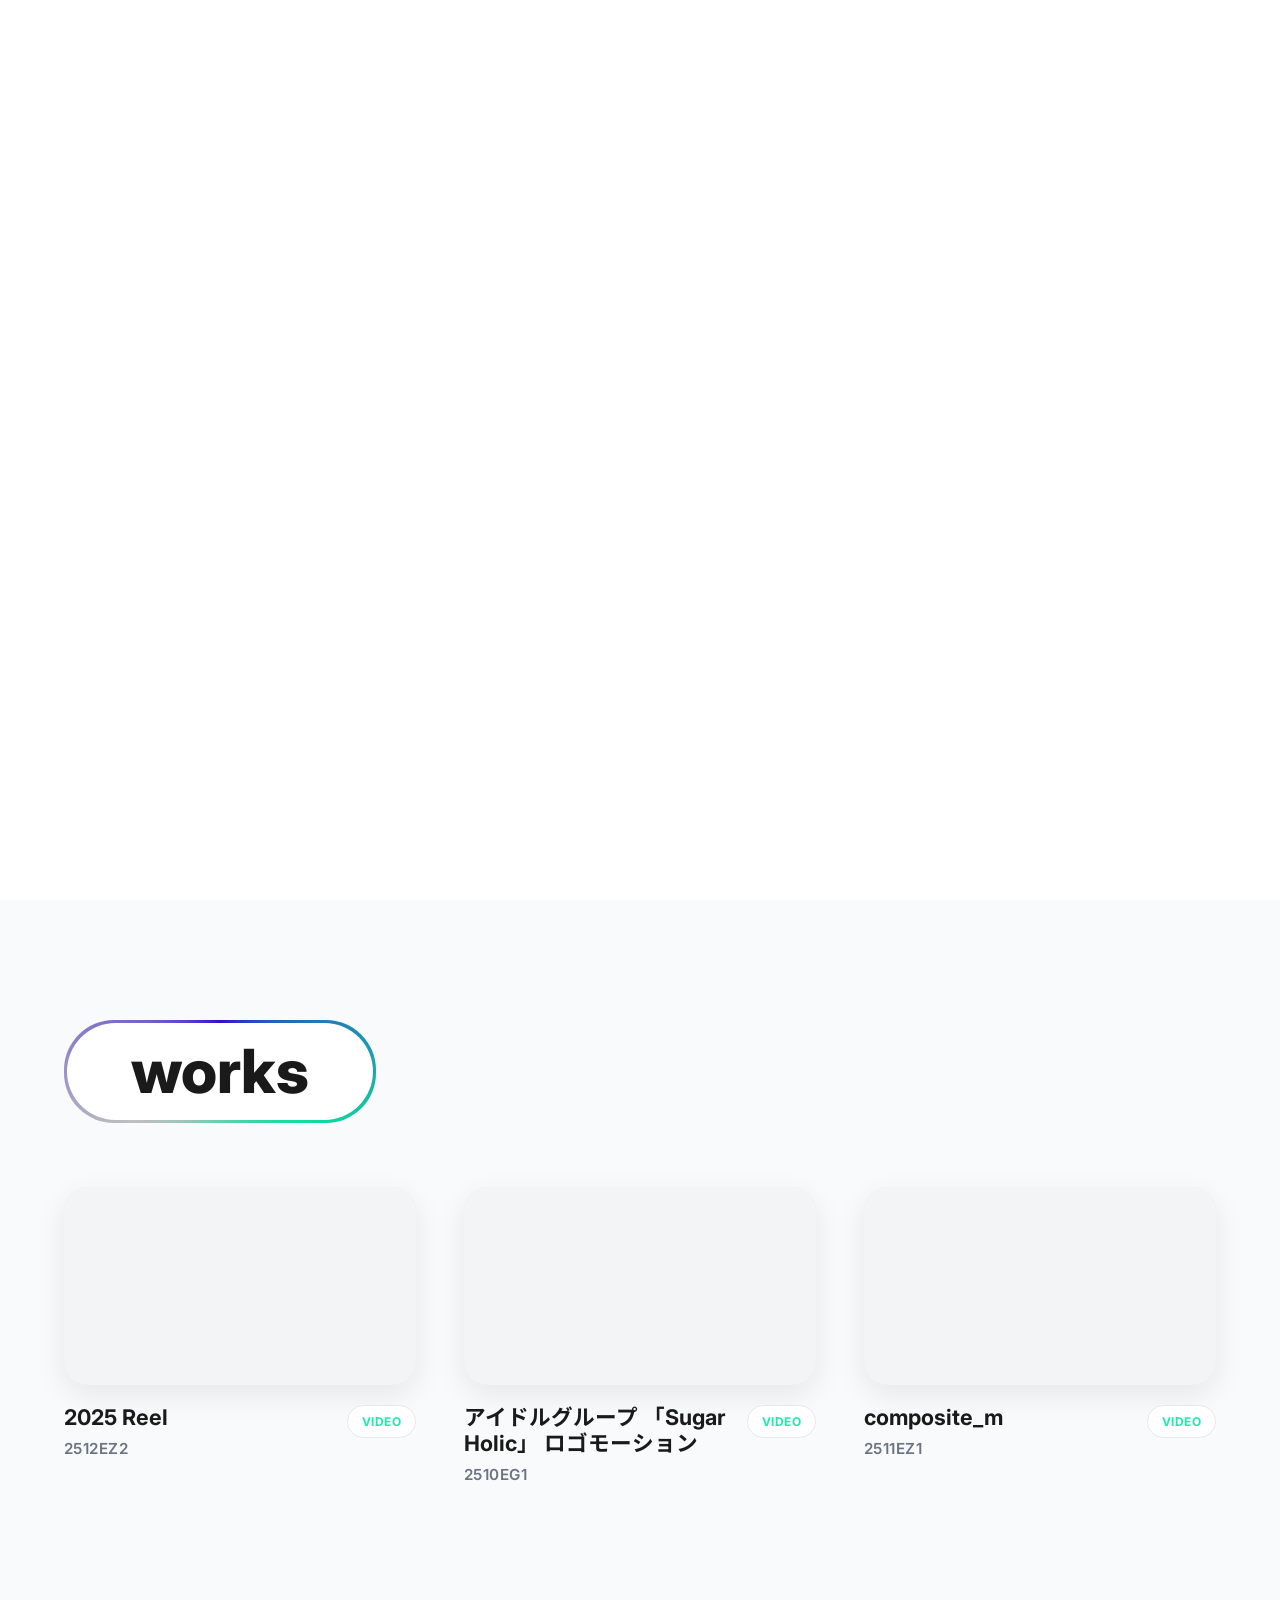
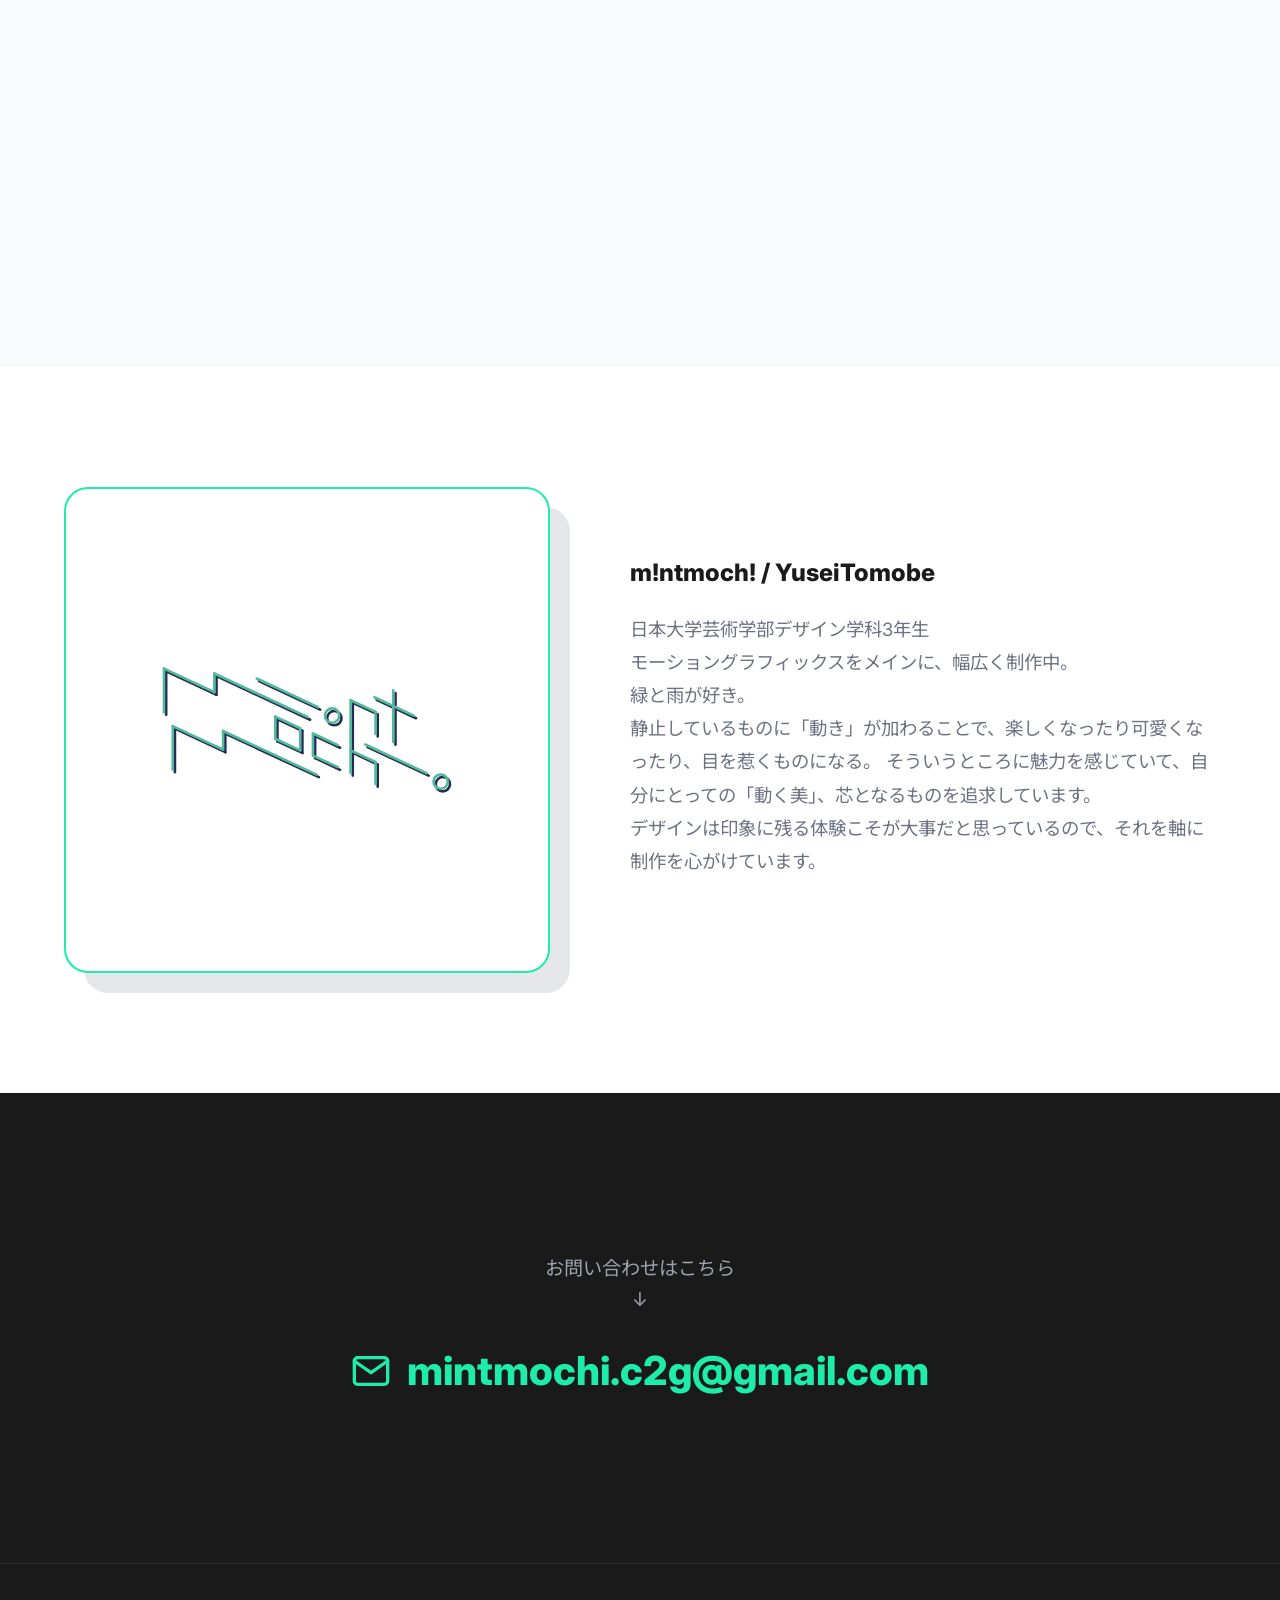
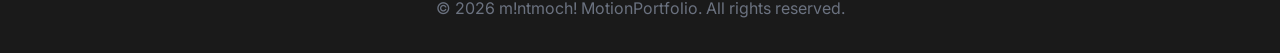
==== index.html @ af5d7b32 "ok" ====
<!DOCTYPE html>
<html lang="ja">

<head>
    <meta name="robots" content="noindex,nofollow">
    <meta charset="UTF-8">
    <meta name="viewport" content="width=device-width, initial-scale=1.0">
    <title>m!ntmoch! MotionPortfolio ver1.0</title>
    <link rel="preconnect" href="https://fonts.googleapis.com">
    <link rel="preconnect" href="https://fonts.gstatic.com" crossorigin>
    <link
        href="https://fonts.googleapis.com/css2?family=Inter:wght@300;400;600;800&family=Noto+Sans+JP:wght@300;400;600;800&display=swap"
        rel="stylesheet">
    <link rel="stylesheet" href="style.css">
</head>

<body>

    <!-- Splash Screen -->
    <div id="splash-screen">
        <video id="splash-video" src="./assets/videos/mmlogo_2.mp4" autoplay muted playsinline></video>
    </div>

    <!-- Navigation -->
    <div class="dynamic-nav">
        <div class="dynamic-nav-inner">
            <div class="dynamic-nav-links">
                <a href="#works">Works</a>
                <a href="#about">About</a>
                <a href="#contact">Contact</a>
            </div>

            <button class="dynamic-nav-toggle" id="nav-toggle">
                <span></span>
                <span></span>
                <span></span>
            </button>
        </div>
    </div>

    <!-- Hero -->
    <section class="hero">
        <video class="hero-video-bg" src="./assets/videos/HPB.mp4" autoplay loop muted playsinline></video>
        <div class="hero-video-overlay"></div>
        <div class="container">
            <h1 class="hero-title">
                m<span class="text-accent">!</span>ntmoch<span class="text-accent">!</span> <br>
                <span class="hero-subtitle">Mot<span class="text-accent">i</span>onPortfol<span
                        class="text-accent">i</span>o</span>
            </h1>
        </div>
    </section>

    <!-- Works -->
    <section id="works" class="section works-section">
        <div class="container">
            <div class="section-header fade-on-scroll">
                <h2></h2>
            </div>

            <div class="works-grid">
               
                <!-- Work 1 -->
                <div class="work-item fade-on-scroll" data-id="2025reel" style="transition-delay: 0.1s;">
                    <div class="work-image-container">
                        <video class="work-image" src="./assets/videos/2025_reel_C.mp4" autoplay loop muted playsinline
                            style="object-fit: cover; width: 100%; height: 100%;"></video>
                        <div class="work-hover-overlay">
                            <svg width="64" height="64" viewBox="0 0 24 24" fill="white" stroke="white"
                                stroke-width="2">
                                <polygon points="5 3 19 12 5 21 5 3"></polygon>
                            </svg>
                        </div>
                    </div>
                    <div class="work-info">
                        <div>
                            <h3 class="work-title">2025 Reel</h3>
                            <p class="work-category">2512EZ2</p>
                        </div>
                        <span class="work-badge">VIDEO</span>
                    </div>
                </div>

                <!-- Work 2 -->
                <div class="work-item fade-on-scroll" data-id="sugarholic" style="transition-delay: 0.1s;">
                    <div class="work-image-container">
                        <video class="work-image" src="./assets/videos/sh_logo_m.MP4" autoplay loop muted playsinline
                            style="object-fit: cover; width: 100%; height: 100%;"></video>
                        <div class="work-hover-overlay">
                            <svg width="64" height="64" viewBox="0 0 24 24" fill="white" stroke="white"
                                stroke-width="2">
                                <polygon points="5 3 19 12 5 21 5 3"></polygon>
                            </svg>
                        </div>
                    </div>
                    <div class="work-info">
                        <div>
                            <h3 class="work-title">アイドルグループ 「Sugar Holic」 ロゴモーション</h3>
                            <p class="work-category">2510EG1</p>
                        </div>
                        <span class="work-badge">VIDEO</span>
                    </div>
                </div>

                <!-- Work 3 -->
                <div class="work-item fade-on-scroll" data-id="businesscard" style="transition-delay: 0.1s;">
                    <div class="work-image-container">
                        <video class="work-image" src="./assets/videos/businesscard_1-2_C.mp4" autoplay loop muted playsinline
                            style="object-fit: cover; width: 100%; height: 100%;"></video>
                        <div class="work-hover-overlay">
                            <svg width="64" height="64" viewBox="0 0 24 24" fill="white" stroke="white"
                                stroke-width="2">
                                <polygon points="5 3 19 12 5 21 5 3"></polygon>
                            </svg>
                        </div>
                    </div>
                    <div class="work-info">
                        <div>
                            <h3 class="work-title">composite_m</h3>
                            <p class="work-category">2511EZ1</p>
                        </div>
                        <span class="work-badge">VIDEO</span>
                    </div>
                </div>

                <!-- Work 4 -->
                <div class="work-item fade-on-scroll" data-id="mitsudo">
                    <div class="work-image-container">
                        <video class="work-image" src="./assets/videos/mitsudo_C.mp4" autoplay loop muted playsinline
                            style="object-fit: cover; width: 100%; height: 100%;"></video>
                        <div class="work-hover-overlay">
                            <svg width="64" height="64" viewBox="0 0 24 24" fill="white" stroke="white"
                                stroke-width="2">
                                <polygon points="5 3 19 12 5 21 5 3"></polygon>
                            </svg>
                        </div>
                    </div>
                    <div class="work-info">
                        <div>
                            <h3 class="work-title">mitsudo</h3>
                            <p class="work-category">2511EZ2</p>
                        </div>
                        <span class="work-badge">VIDEO</span>
                    </div>
                </div>


                <!-- Work 5 -->
                <div class="work-item fade-on-scroll" data-id="tsugi" style="transition-delay: 0.2s;">
                    <div class="work-image-container">
                        <video class="work-image" src="./assets/videos/fix_C.mp4" autoplay loop muted playsinline
                            style="object-fit: cover; width: 100%; height: 100%;"></video>
                        <div class="work-hover-overlay">
                            <svg width="64" height="64" viewBox="0 0 24 24" fill="white" stroke="white"
                                stroke-width="2">
                                <polygon points="5 3 19 12 5 21 5 3"></polygon>
                            </svg>
                        </div>
                    </div>
                    <div class="work-info">
                        <div>
                            <h3 class="work-title">tsugi</h3>
                            <p class="work-category">2512EZ1</p>
                        </div>
                        <span class="work-badge">VIDEO</span>
                    </div>
                </div>

                <!-- Work 6 -->
                <div class="work-item fade-on-scroll" data-id="27atar" style="transition-delay: 0.2s;">
                    <div class="work-image-container">
                        <video class="work-image" src="./assets/videos/27atar_C.mp4" autoplay loop muted playsinline
                            style="object-fit: cover; width: 100%; height: 100%;"></video>
                        <div class="work-hover-overlay">
                            <svg width="64" height="64" viewBox="0 0 24 24" fill="white" stroke="white"
                                stroke-width="2">
                                <polygon points="5 3 19 12 5 21 5 3"></polygon>
                            </svg>
                        </div>
                    </div>
                    <div class="work-info">
                        <div>
                            <h3 class="work-title">イベント 「27の先の星」 アーティスト幕間映像</h3>
                            <p class="work-category">2601EG1</p>
                        </div>
                        <span class="work-badge">VIDEO</span>
                    </div>
                </div>
            </div>
        </div>
    </section>

    <!-- About -->
    <section id="about" class="section">
        <div class="container about-wrapper">
            <div class="about-image fade-on-scroll">
                <div class="about-image-inner">
                    <img src="./assets/images/mm_logo_アルファ.svg" alt="Creator Logo"
                        style="width: 80%; height: auto; max-height: 80%; object-fit: contain;">
                </div>
                <div class="about-image-decor"></div>
            </div>
            <div class="about-content fade-on-scroll" style="transition-delay: 0.2s;">
                <h1>m!ntmoch! / YuseiTomobe</h1>
                <br>
                <p>
                    日本大学芸術学部デザイン学科3年生<br>
                    モーショングラフィックスをメインに、幅広く制作中。<br>
                    緑と雨が好き。<br>
                    静止しているものに「動き」が加わることで、楽しくなったり可愛くなったり、目を惹くものになる。
                    そういうところに魅力を感じていて、自分にとっての「動く美」、芯となるものを追求しています。<br>
                    デザインは印象に残る体験こそが大事だと思っているので、それを軸に制作を心がけています。<br>
                </p>
            </div>
        </div>
    </section>

    <!-- Contact -->
    <section id="contact" class="contact-section fade-on-scroll">
        <div class="container">

            <p style="font-size: 1.2rem; color: #9ca3af; max-width: 600px; margin: 0 auto;">
                お問い合わせはこちら<br>
                ↓
            </p>
            <a href="mailto:mintmochi.c2g@gmail.com" class="contact-email">
                <svg width="40" height="40" viewBox="0 0 24 24" fill="none" stroke="currentColor" stroke-width="2"
                    stroke-linecap="round" stroke-linejoin="round">
                    <path d="M4 4h16c1.1 0 2 .9 2 2v12c0 1.1-.9 2-2 2H4c-1.1 0-2-.9-2-2V6c0-1.1.9-2 2-2z"></path>
                    <polyline points="22,6 12,13 2,6"></polyline>
                </svg>
                mintmochi.c2g@gmail.com
            </a>
        </div>
    </section>

    <footer>
        <p>&copy; 2026 m!ntmoch! MotionPortfolio. All rights reserved.</p>
    </footer>

    <script src="script.js"></script>

    <script>
        // --- 1. スクロールでフェードインさせる演出 (既存のコード) ---
        const observerOptions = {
          root: null,
          rootMargin: "0px 0px -40% 0px", // 👈 【ここを追加！】画面下部から20%上がった位置で発火させる
         threshold: 0.1
        };

        const observer = new IntersectionObserver((entries, observer) => {
            entries.forEach(entry => {
                if (entry.isIntersecting) {
                    entry.target.classList.add('is-visible');
                    observer.unobserve(entry.target);
                }
            });
        }, observerOptions);

        document.querySelectorAll('.fade-on-scroll').forEach((elem) => {
            observer.observe(elem);
        });

       // --- 2. スプラッシュ画面の制御 (入室時1回のみ再生版) ---
        document.addEventListener('DOMContentLoaded', () => {
            const splashScreen = document.getElementById('splash-screen');
            const splashVideo = document.getElementById('splash-video');

            // 💡 ブラウザに「すでに動画を見たか」の記憶があるかチェック
            const hasSeenSplash = sessionStorage.getItem('hasSeenSplash');

            if (hasSeenSplash) {
                // すでに見ている場合は、スプラッシュ画面を跡形もなく即座に消去する
                if (splashScreen) {
                    splashScreen.style.display = 'none';
                    splashScreen.classList.add('hidden');
                }
            } else {
                // 初めて入った場合は通常通り動画を再生する
                if (splashVideo) {
                    splashVideo.addEventListener('ended', () => {
                        splashScreen.classList.add('hidden');
                        // 💡 見終わったらブラウザに「見たよ！」というメモを残す
                        sessionStorage.setItem('hasSeenSplash', 'true');
                    });

                    // 万が一動画が止まった時のためのバックアップタイマー
                    setTimeout(() => {
                        if (!splashScreen.classList.contains('hidden')) {
                            splashScreen.classList.add('hidden');
                            sessionStorage.setItem('hasSeenSplash', 'true');
                        }
                    }, 8000);
                }
            }
        });

        // --- 💡 3. Worksの動画をホバーで最初からループ再生する演出（カード全体連動版） ---
        document.addEventListener('DOMContentLoaded', () => {
            const isTouchDevice = ('ontouchstart' in window) || (navigator.maxTouchPoints > 0);
            
            // タッチデバイス（スマホ等）の場合はホバーが効かないため、自動再生のまま維持する
            if (isTouchDevice) return;

            // 個別の要素ではなく、大元のカード全体（.work-item）をすべて取得
            const workItems = document.querySelectorAll('.work-item');

            workItems.forEach(item => {
                // そのカードの中にあるビデオを探す
                const video = item.querySelector('video');

                if (video) {
                    // 自動再生を一度ストップして0秒目で待機
                    video.autoplay = false;
                    video.pause();
                    video.currentTime = 0;

                    // 💡 カード（画像、詳細テキスト、どこでも）にマウスが乗ったとき (Hover In)
                    item.addEventListener('mouseenter', () => {
                        video.currentTime = 0; // 映像を0秒目の「最初から」にする

                        const playPromise = video.play();
                        if (playPromise !== undefined) {
                            playPromise.catch(error => {
                                console.log("再生ブロックを回避:", error);
                            });
                        }
                    });

                    // 💡 カードからマウスが完全に離れたとき (Hover Out)
                    item.addEventListener('mouseleave', () => {
                        video.pause(); // 動きをピタッと止める
                    });
                }
            });
        });
    </script>
</body>

</html>
---- style.css ----
:root {
    --color-bg: #ffffff;
    --color-text: #1a1a1a;
    --color-text-muted: #6b7280;
    --color-accent: #1decaa;
    /* Custom Icon Green */
    --color-accent-hover: #1fd69f;
    --color-surface: #f9fafb;
    --color-border: #e5e7eb;
}

* {
    box-sizing: border-box;
    margin: 0;
    padding: 0;
}

/* html にも必須：bodyだけでは Safari 等でバウンスが残る */
html {
    overscroll-behavior-y: none;
}

body {
    font-family: 'Inter', 'Noto Sans JP', sans-serif;
    background-color: var(--color-bg);
    color: var(--color-text);
    line-height: 1.6;
    -webkit-font-smoothing: antialiased;
    overflow-x: hidden;
    overscroll-behavior-y: none;
}

h1,
h2,
h3,
h4 {
    font-weight: 800;
    line-height: 1.2;
}

a {
    color: inherit;
    text-decoration: none;
    transition: all 0.3s ease;
}

.container {
    max-width: 1200px;
    margin: 0 auto;
    padding: 0 24px;
}

.section {
    padding: 120px 0;
}

.text-accent {
    color: var(--color-accent);
}

/* Navigation */
/* ==========================================
   Dynamic Navigation (映像再現・修正版)
========================================== */

:root {
    --nav-angle: 0deg;
}

.dynamic-nav {
    position: fixed;
    top: 24px;
    right: 24px;
    z-index: 1000;
    padding: 3px;
    border-radius: 50px;
    background: conic-gradient(from var(--nav-angle), #c4c4c4, #48fea6, #051ade, #c4c4c4);
}

.dynamic-nav-inner {
    position: relative;
    background-color: rgba(255, 255, 255, 0.95);
    backdrop-filter: blur(8px);
    border-radius: 50px;
    height: 48px;
    width: 48px;
    overflow: hidden;
    display: flex;
    align-items: center;
    transition: width 0.6s cubic-bezier(0.34, 1.3, 0.64, 1);
}

.dynamic-nav.is-open .dynamic-nav-inner {
    width: 340px;
}

/* メニューの文字 */
.dynamic-nav-links {
    display: flex;
    gap: 35px;
    opacity: 0;
    white-space: nowrap;
    transition: opacity 0.1s ease, transform 0.1s ease;
    pointer-events: none;
    padding-left: 32px;
    transform: translateX(10px);
}

.dynamic-nav.is-open .dynamic-nav-links {
    opacity: 1;
    pointer-events: auto;
    transform: translateX(0);
    transition: opacity 0.4s ease 0.15s, transform 0.4s ease 0.1s;
}

.dynamic-nav-links a {
    font-size: 0.95rem;
    font-weight: 600;
    color: var(--color-text);
}

.dynamic-nav-links a:hover {
    color: var(--color-accent);
}

/* 三本線ハンバーガーボタン */
.dynamic-nav-toggle {
    position: absolute;
    right: 4px;
    width: 40px;
    height: 40px;
    flex-shrink: 0;
    border: none;
    background: transparent;
    cursor: pointer;
    display: flex;
    flex-direction: column;
    justify-content: center;
    align-items: center;
    gap: 4px;
    outline: none;
    transition: transform 0.6s cubic-bezier(0.34, 1.75, 0.64, 1), gap 0.6s cubic-bezier(0.34, 1.75, 0.64, 1);
}

/* ボタン内の3本の線 */
.dynamic-nav-toggle span {
    display: block;
    width: 18px;
    height: 2px;
    background-color: var(--color-text);
    border-radius: 2px;
    transition: background-color 0.3s ease;
}

/* 開いた時に90度回転し、線の間隔（gap）を広げる */
.dynamic-nav.is-open .dynamic-nav-toggle {
    transform: rotate(90deg);
    gap: 7px;
}

/* Hero Section */
.hero {
    height: 100vh;
    /* fallback */
    height: 100dvh;
    display: flex;
    align-items: center;
    position: relative;
    overflow: hidden;
    padding-top: 80px;
    background-color: #dddddd;
    /* 💡 背景を黒にして映像を引き締める */
}

/* 💡 動画を画面いっぱいに広げて、うっすら（不透明度 0.35）流す */
.hero-video-bg {
    position: absolute;
    top: 50%;
    left: 50%;
    width: 100%;
    height: 100%;
    object-fit: cover;
    /* 💡 縦横比を崩さずに画面全体を覆う */
    transform: translate(-50%, -50%);
    z-index: 1;
    opacity: 0.35;
    /* 💡 ここで薄さを調整（0.1が超薄い 〜 1.0が100%くっきり） */
}

/* 💡 文字を読みやすくするために、上に少し暗いフィルターを重ねる */
.hero-video-overlay {
    position: absolute;
    top: 0;
    left: 0;
    width: 100%;
    height: 100%;
    background: linear-gradient(to bottom, rgba(244, 244, 244, 0.4), rgba(78, 78, 78, 0.2));
    z-index: 2;
}

/* 💡 タイトルやボタンなどの文字が動画の「上」にくるように z-index を調整 */
.hero .container {
    position: relative;
    z-index: 3;
}

/* ==========================================
   Works Section (動画再現：レイアウト＆トリプルバウンス)
========================================== */
.works-section {
    background-color: var(--color-surface);
    overflow: hidden;
    /* 激しいバウンス時のはみ出しスクロールバーを防ぐ */
}

/* ① Worksヘッダー：左から右へバウンス出現 ＆ 動画風ネオンカプセルデザイン */
.works-section .section-header {
    text-align: left;
    /* 動画に合わせて左寄せに配置 */
    margin-bottom: 64px;

    /* 初期状態：左側に引っ込んで少し縮んでいる */
    opacity: 0;
    transform: translateX(-180px) scale(0.85);
    transition: transform 0.85s cubic-bezier(0.34, 1.75, 0.64, 1), opacity 0.85s ease;
}

/* 画面にスクロールインした時に発火 */
.works-section .section-header.is-visible {
    opacity: 1;
    transform: translateX(0) scale(1);
}

.works-section .section-header h2 {
    display: inline-block;
    font-size: 3.8rem;
    font-weight: 800;
    color: #1a1a1a;
    /* 💡 文字を黒に */
    padding: 3px;
    /* 💡 これが「フチの線の太さ」になります */
    border-radius: 50px;
    /* 特徴的な角丸カプセル形状 */

    /* 💡 ナビと同じ「青ー緑ー灰色」の回転グラデーションを背景（フチ用）に敷く */
    background: conic-gradient(from var(--nav-angle), #340bd8, #0fde9c, #bfbfbf, #340bd8);

    text-transform: lowercase;
    /* 自動で動画通りの小文字「works」にする */
}

/* 💡 フチの内側を「白」で丸く塗りつぶすための設定を1つ追加！ */
.works-section .section-header h2::after {
    content: "works";
    /* 中身の文字 */
    display: block;
    background-color: #ffffff;
    /* 💡 中を白に */
    padding: 12px 64px;
    /* 文字の周りの余白 */
    border-radius: 50px;
    width: 100%;
    height: 100%;
    box-sizing: border-box;
}

/* ヘッダー下のサブテキスト（ヘッダーが弾み終わった後にフワッと出現） */
.works-section .section-header p {
    margin-top: 20px;
    padding-left: 24px;
    font-size: 1.1rem;
    opacity: 0;
    transform: translateY(15px);
    transition: opacity 0.6s ease 0.45s, transform 0.6s ease 0.4s;
}

.works-section .section-header.is-visible p {
    opacity: 1;
    transform: translateY(0);
}

/* 作品のグリッド配置（間隔を少し広げて動画のゆとりを再現） */
.works-grid {
    display: grid;
    grid-template-columns: repeat(auto-fit, minmax(320px, 1fr));
    gap: 60px 48px;
}

/* ② 作品映像カード：左上から右下へ迫り来るバウンスモーション */
.works-grid .work-item {
    opacity: 0;
    transform: translate(-120px, -120px) scale(0.8);
    /* 左上奥から飛び出す初期位置 */

    /* HTMLに直書きされている「transition-delay」を活かすため、プロパティを限定 */
    transition-property: transform, opacity;
    transition-duration: 0.85s;
    transition-timing-function: cubic-bezier(0.34, 1.75, 0.64, 1);
    /* ピチッと弾む心地よい速度 */
}

/* 画面にスクロールインした時に発火 */
.works-grid .work-item.is-visible {
    opacity: 1;
    transform: translate(0, 0) scale(1);
}

/* 作品画像（動画）コンテナ：滑らかな角丸感を強化 */
.work-image-container {
    position: relative;
    width: 100%;
    aspect-ratio: 16/9;
    background-color: #e5e7eb;
    border-radius: 24px;
    /* 16pxから24pxに広げて動画のモチッとした滑らかさに */
    overflow: hidden;
    margin-bottom: 20px;
    box-shadow: 0 10px 30px rgba(0, 0, 0, 0.08);
}

.work-image {
    position: absolute;
    inset: 0;
    display: flex;
    align-items: center;
    justify-content: center;
    background-color: #f3f4f6;
    transition: transform 0.6s cubic-bezier(0.16, 1, 0.3, 1);
    color: #9ca3af;
    font-size: 1.2rem;
    font-weight: 600;
}

.work-hover-overlay {
    position: absolute;
    inset: 0;
    opacity: 0;
    display: flex;
    align-items: center;
    justify-content: center;
    transition: opacity 0.4s ease;
}

.work-item:hover .work-image {
    transform: scale(1.04);
    /* ホバー時のズームを少し上品に */
}

.work-item:hover .work-hover-overlay {
    opacity: 0;
}

/* ③ 作品名・作品コード：カードが着地した瞬間に下から時間差バウンス出現 */
.work-info {
    display: flex;
    justify-content: space-between;
    align-items: flex-start;

    /* 初期状態 */
    opacity: 0;
    transform: translateY(25px);
    /* カード本体が飛び出て落ち着く頃（0.35秒後）に、文字がひょこっと弾んで出てくる設定 */
    transition: opacity 0.5s ease 0.35s, transform 0.5s cubic-bezier(0.34, 1.5, 0.64, 1) 0.35s;
}

/* 画面にスクロールインした時に発火 */
.work-item.is-visible .work-info {
    opacity: 1;
    transform: translateY(0);
}

.work-item:hover .work-title {
    color: var(--color-accent);
}

.work-title {
    font-size: 1.35rem;
    font-weight: 700;
    margin-bottom: 6px;
    transition: color 0.3s ease;
}

.work-category {
    color: var(--color-text-muted);
    font-size: 0.95rem;
    font-weight: 600;
    letter-spacing: 0.03em;
}

.work-badge {
    font-size: 0.75rem;
    padding: 6px 14px;
    background-color: white;
    border: 1px solid var(--color-border);
    border-radius: 20px;
    color: var(--color-accent);
    font-weight: 700;
    letter-spacing: 0.5px;
}

/* About Section */
.about-wrapper {
    display: flex;
    flex-wrap: wrap;
    gap: 80px;
    align-items: center;
}

.about-image {
    flex: 1 1 400px;
    position: relative;
}

.about-image-inner {
    width: 100%;
    aspect-ratio: 1/1;
    background-color: #ffffff;
    border: 2px solid var(--color-accent);
    border-radius: 24px;
    display: flex;
    align-items: center;
    justify-content: center;
    color: #9ca3af;
    font-weight: 600;
    position: relative;
    z-index: 1;
}

.about-image-decor {
    position: absolute;
    bottom: -20px;
    right: -20px;
    width: 100%;
    height: 100%;
    background-color: #e5e7eb;
    border-radius: 24px;
    z-index: 0;
}

.about-content {
    flex: 1 1 500px;
}

.about-content h2 {
    font-size: 3.5rem;
    margin-bottom: 32px;
}

.about-content p {
    font-size: 1.15rem;
    color: var(--color-text-muted);
    margin-bottom: 24px;
    line-height: 1.8;
}

/* Contact Section */
.contact-section {
    background-color: var(--color-text);
    color: var(--color-bg);
    padding: 160px 0;
    text-align: center;
}

.contact-section h2 {
    font-size: 3.5rem;
    margin-bottom: 24px;
}

.contact-email {
    display: inline-flex;
    align-items: center;
    gap: 16px;
    font-size: 2.5rem;
    font-weight: 800;
    color: var(--color-accent);
    text-decoration: none;
    transition: color 0.3s ease;
    margin-top: 24px;
}

.contact-email:hover {
    color: white;
}

/* Footer */
footer {
    padding: 32px 0;
    text-align: center;
    background-color: var(--color-text);
    color: #6b7280;
    border-top: 1px solid rgba(255, 255, 255, 0.1);
}

/* ==========================================
   Work Detail Page Styles
========================================== */
.detail-header-bar {
    position: fixed;
    top: 0;
    left: 0;
    width: 100%;
    height: 16px;
    background: linear-gradient(90deg, #1f2937 0%, #1f2937 5%, #eb2b98 5%, #eb2b98 20%, #340bd8 20%, #12ffc4 70%, #bfbfbf 90%, #bfbfbf 100%);
    z-index: 1000;
}

.back-btn {
    position: fixed;
    top: 32px;
    left: 24px;
    z-index: 1000;
    padding: 3px;
    border-radius: 50px;
    background: conic-gradient(from var(--nav-angle), #53ba9a, #2d10e7, #9ca3af, #53ba9a);
    display: flex;
    text-decoration: none;
    color: var(--color-text);
}

.back-btn-inner {
    background-color: rgba(255, 255, 255, 0.95);
    backdrop-filter: blur(8px);
    border-radius: 50px;
    height: 48px;
    width: 48px;
    display: flex;
    align-items: center;
    justify-content: center;
    transition: background-color 0.3s ease;
}

.back-btn:hover .back-btn-inner {
    background-color: rgba(255, 255, 255, 1);
}

.detail-container {
    padding-top: 100px;
    padding-bottom: 80px;
    max-width: 1000px;
}

.detail-header {
    display: flex;
    align-items: baseline;
    gap: 16px;
    margin-bottom: 40px;
    border-bottom: 1px solid var(--color-border);
    padding-bottom: 16px;
}

.detail-header h1 {
    font-size: 2.5rem;
}

.detail-header span {
    font-size: 1rem;
    color: var(--color-text-muted);
    font-weight: 600;
}

/* Video Layout */
.youtube-wrapper {
    position: relative;
    width: 100%;
    padding-bottom: 56.25%;
    /* 16:9 ratio */
    height: 0;
    overflow: hidden;
    background-color: #f3f4f6;
    margin-bottom: 24px;
}

.youtube-wrapper iframe {
    position: absolute;
    top: 0;
    left: 0;
    width: 100%;
    height: 100%;
    border: 0;
}

.scenes-grid {
    display: grid;
    grid-template-columns: repeat(2, 1fr);
    gap: 24px;
    margin-bottom: 40px;
}

.scene-item {
    position: relative;
    width: 100%;
    aspect-ratio: 16/9;
    background-color: #f3f4f6;
    overflow: hidden;
}

.scene-item img {
    width: 100%;
    height: 100%;
    object-fit: cover;
}

/* Graphic Layout */
.graphic-wrapper {
    width: 100%;
    min-height: 600px;
    background-color: #f3f4f6;
    margin-bottom: 40px;
    display: flex;
    justify-content: center;
    align-items: center;
    overflow: hidden;
    padding: 24px;
}

.graphic-wrapper img {
    max-width: 100%;
    height: auto;
    object-fit: contain;
}

/* Info Box */
.detail-info-box {
    border: 1px solid var(--color-border);
    padding: 32px;
    background-color: #ffffff;
}

.detail-info-box p {
    margin-bottom: 24px;
    font-size: 1.05rem;
    color: var(--color-text);
}

.detail-meta {
    display: flex;
    flex-wrap: wrap;
    gap: 24px;
    color: var(--color-text-muted);
    font-size: 0.95rem;
}

/* Dummy Elements */
.dummy-bg {
    background-color: #e5e7eb;
}

.dummy-scene {
    display: flex;
    justify-content: center;
    align-items: center;
    background-color: #e5e7eb;
    border: 2px dashed #9ca3af;
}

.dummy-text {
    font-size: 1.25rem;
    font-weight: 800;
    color: #9ca3af;
    letter-spacing: 2px;
}

/* Animations */
@keyframes fadeUp {
    from {
        opacity: 0;
        transform: translateY(30px);
    }

    to {
        opacity: 1;
        transform: translateY(0);
    }
}

.fade-on-scroll {
    opacity: 0;
    transform: translateY(40px);
    transition: opacity 0.8s cubic-bezier(0.16, 1, 0.3, 1), transform 0.8s cubic-bezier(0.16, 1, 0.3, 1);
}

.fade-on-scroll.is-visible {
    opacity: 1;
    transform: translateY(0);
}

/* Splash Screen */
#splash-screen {
    position: fixed;
    top: 0;
    left: 0;
    width: 100vw;
    height: 100vh;
    /* fallback */
    height: 100dvh;
    background-color: var(--color-bg);
    z-index: 9999;
    display: flex;
    justify-content: center;
    align-items: center;
    transition: opacity 0.8s ease-in-out, visibility 0.8s ease-in-out;
}

#splash-screen.hidden {
    opacity: 0;
    visibility: hidden;
}

#splash-video {
    width: 40vw;
    max-width: 400px;
    aspect-ratio: 16/9;
    /* 正方形の枠を強制的に作る */
    object-fit: cover;
    /* 枠いっぱいに動画を拡大し、はみ出た黒帯部分を切り落とす */
    border: none;
    outline: none;
    background-color: transparent;
}

/* ==========================================
   Responsive (Smartphone)
========================================== */
@media (max-width: 768px) {
    .section {
        padding: 80px 0;
    }

    .section-header h2 {
        font-size: 2.5rem;
    }

    .dynamic-nav.is-open .dynamic-nav-inner {
        /* スマホで横幅がいっぱいにならないよう調整（余白考慮） */
        width: calc(100vw - 48px);
    }

    .about-wrapper {
        gap: 40px;
    }

    .contact-email {
        font-size: 1.5rem;
        word-break: break-all;
        /* 長いアドレスがはみ出さないように */
    }

    #splash-video {
        width: 60vw;
        /* スマホではロゴを少し大きめに */
    }
}
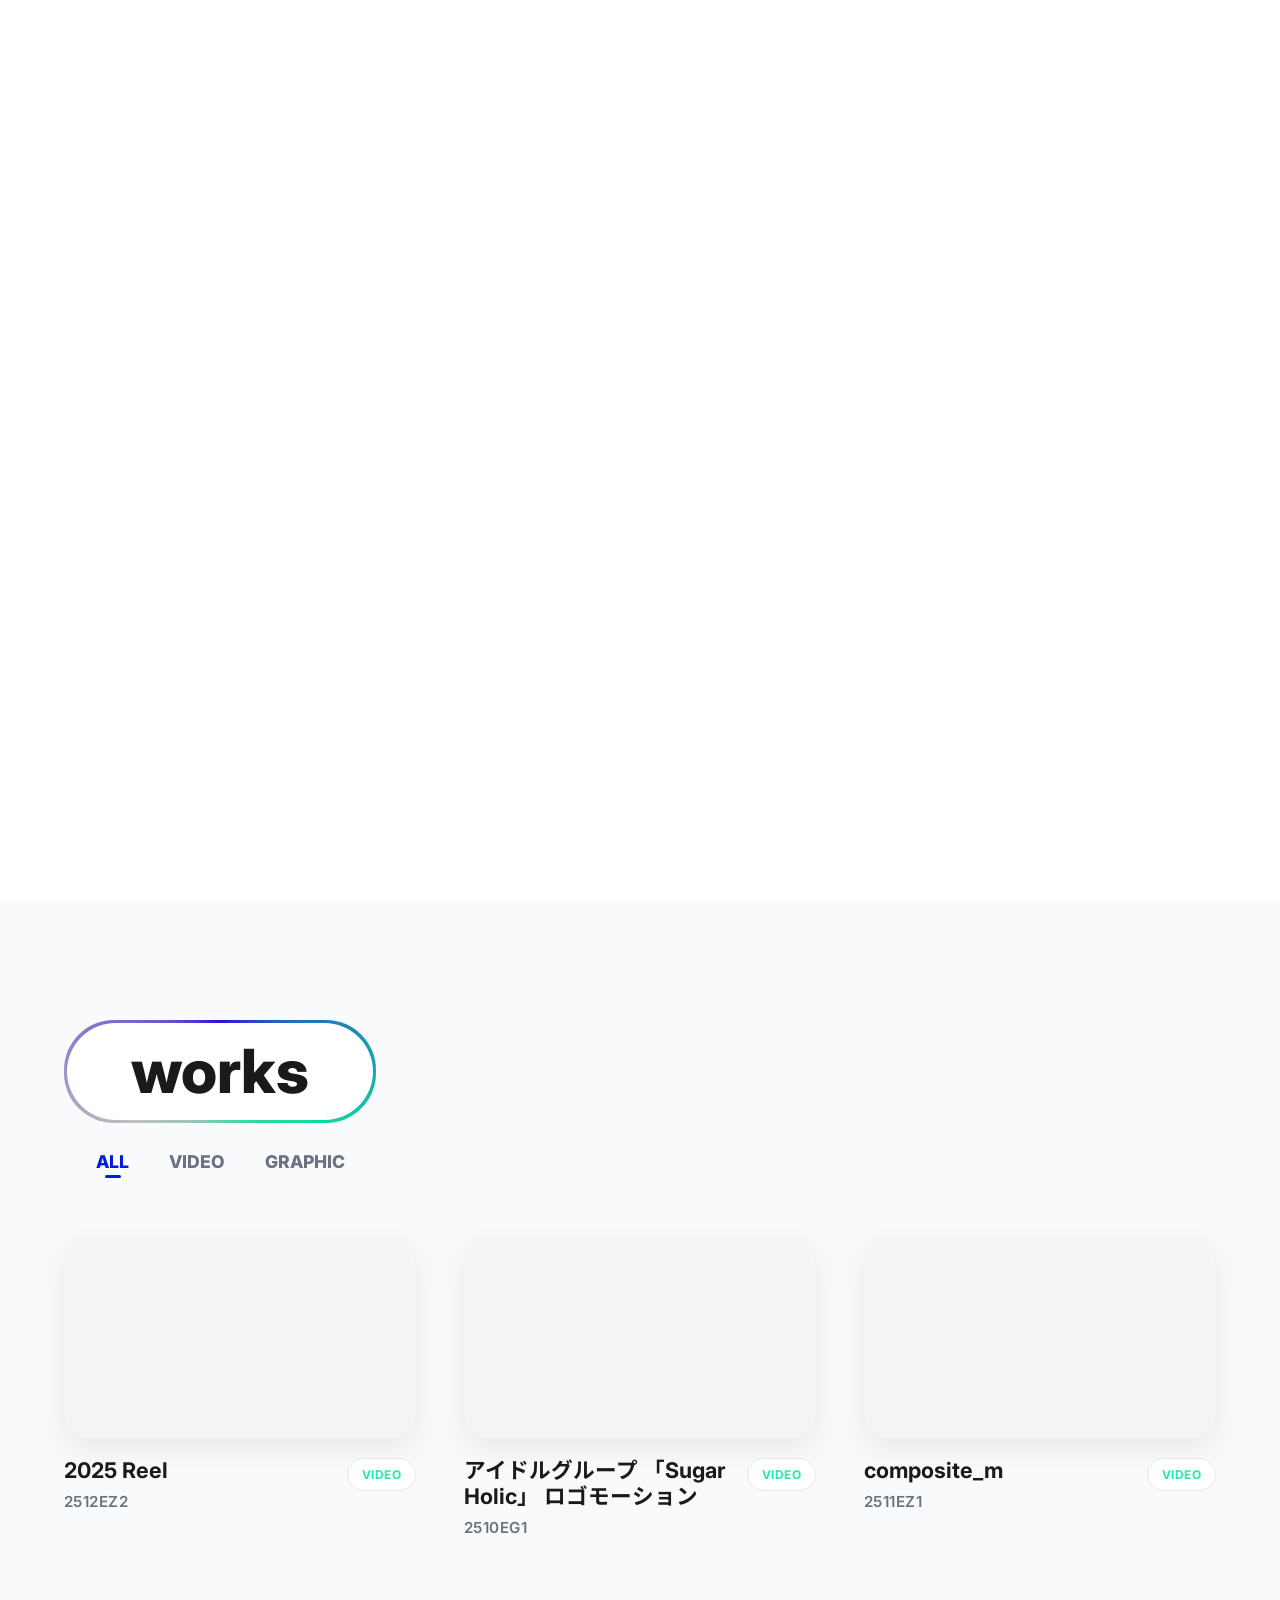
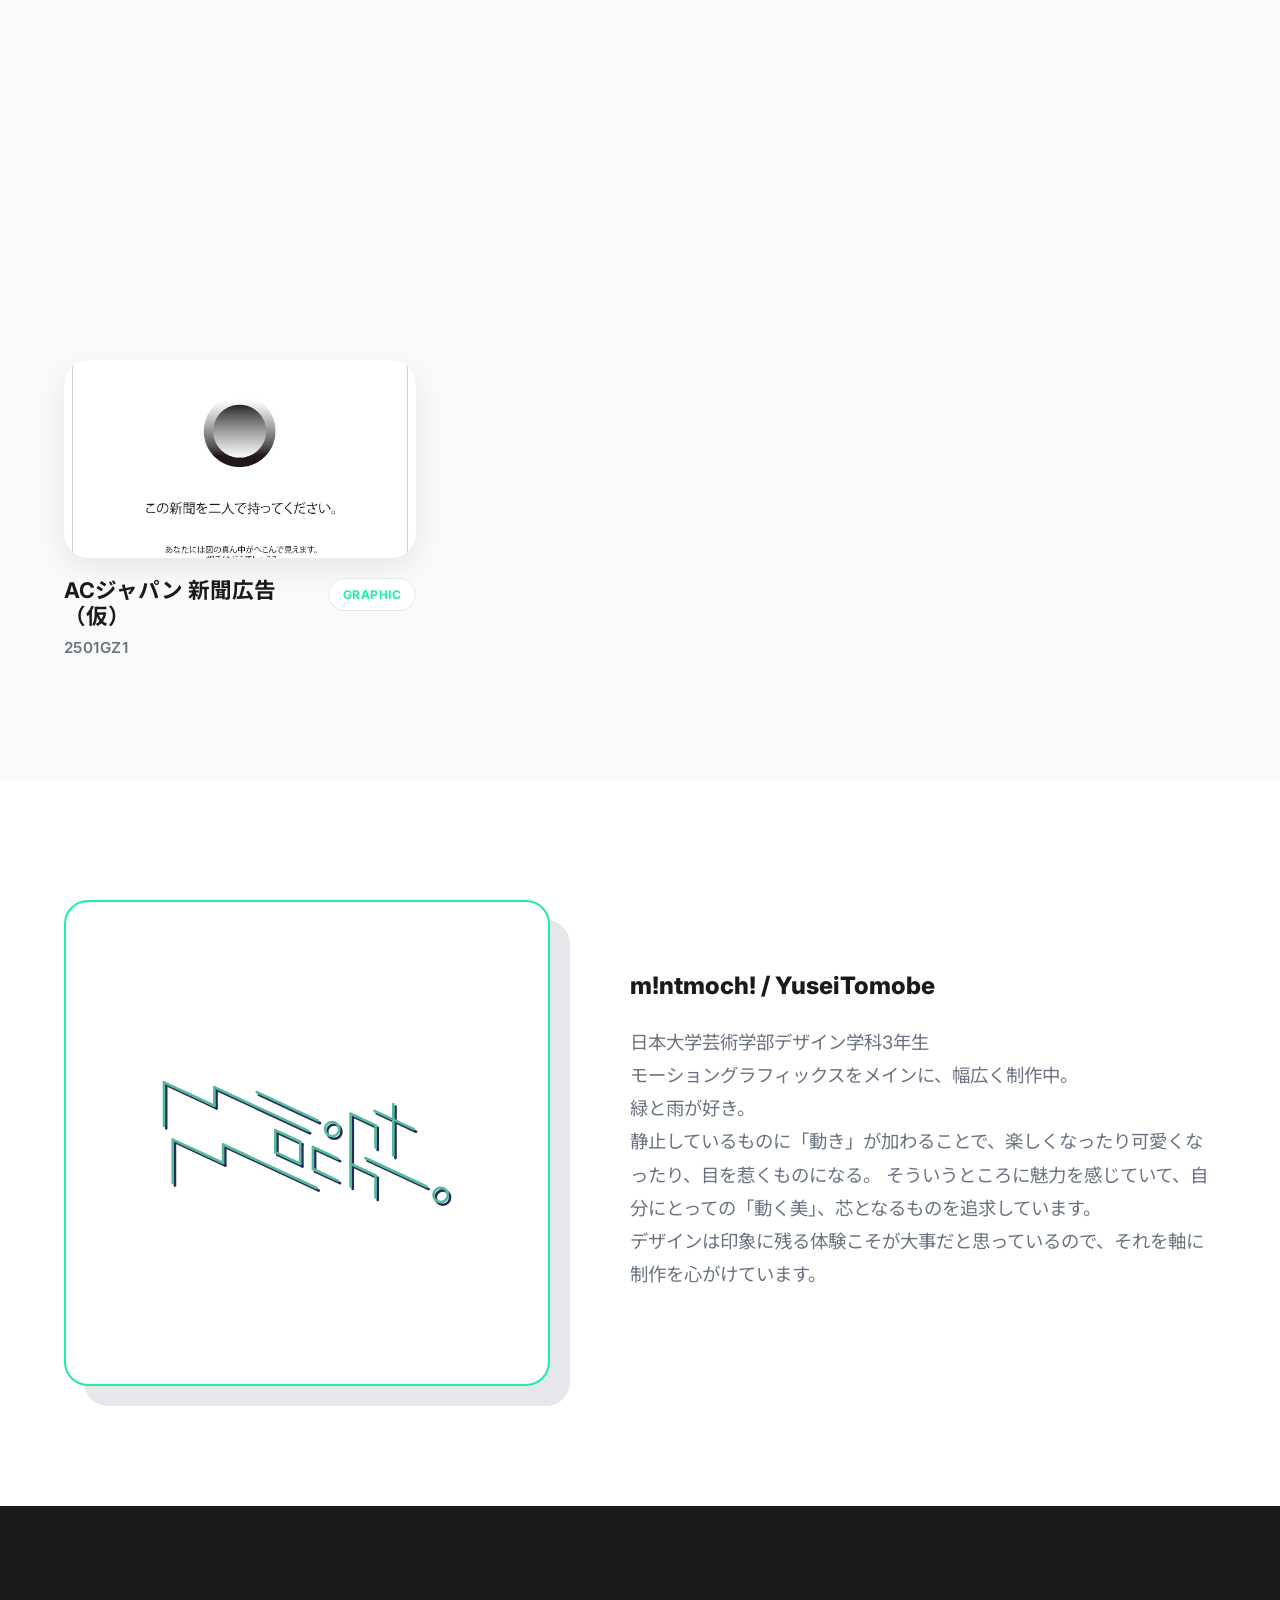
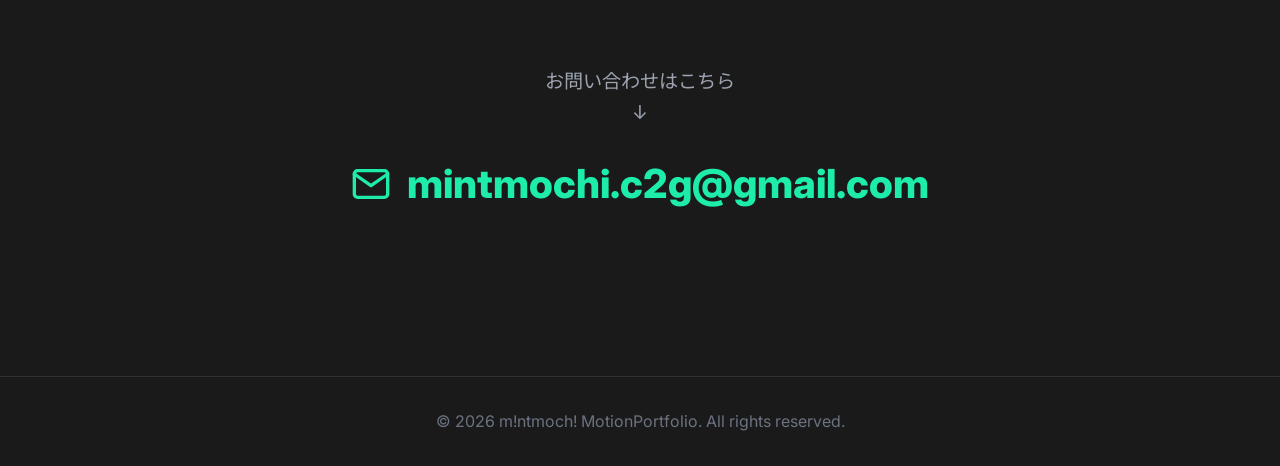
==== commit 1ffc308e: "gra" ====
--- a/index.html
+++ b/index.html
@@ -56,12 +56,17 @@
         <div class="container">
             <div class="section-header fade-on-scroll">
                 <h2></h2>
+                <div class="works-filter">
+                    <button class="filter-btn active" data-filter="all">ALL</button>
+                    <button class="filter-btn" data-filter="video">VIDEO</button>
+                    <button class="filter-btn" data-filter="graphic">GRAPHIC</button>
+                </div>
             </div>
 
             <div class="works-grid">
                
                 <!-- Work 1 -->
-                <div class="work-item fade-on-scroll" data-id="2025reel" style="transition-delay: 0.1s;">
+                <div class="work-item fade-on-scroll" data-id="2025reel" data-category="video" style="transition-delay: 0.1s;">
                     <div class="work-image-container">
                         <video class="work-image" src="./assets/videos/2025_reel_C.mp4" autoplay loop muted playsinline
                             style="object-fit: cover; width: 100%; height: 100%;"></video>
@@ -82,7 +87,7 @@
                 </div>
 
                 <!-- Work 2 -->
-                <div class="work-item fade-on-scroll" data-id="sugarholic" style="transition-delay: 0.1s;">
+                <div class="work-item fade-on-scroll" data-id="sugarholic" data-category="video" style="transition-delay: 0.1s;">
                     <div class="work-image-container">
                         <video class="work-image" src="./assets/videos/sh_logo_m.MP4" autoplay loop muted playsinline
                             style="object-fit: cover; width: 100%; height: 100%;"></video>
@@ -103,7 +108,7 @@
                 </div>
 
                 <!-- Work 3 -->
-                <div class="work-item fade-on-scroll" data-id="businesscard" style="transition-delay: 0.1s;">
+                <div class="work-item fade-on-scroll" data-id="businesscard" data-category="video" style="transition-delay: 0.1s;">
                     <div class="work-image-container">
                         <video class="work-image" src="./assets/videos/businesscard_1-2_C.mp4" autoplay loop muted playsinline
                             style="object-fit: cover; width: 100%; height: 100%;"></video>
@@ -124,7 +129,7 @@
                 </div>
 
                 <!-- Work 4 -->
-                <div class="work-item fade-on-scroll" data-id="mitsudo">
+                <div class="work-item fade-on-scroll" data-id="mitsudo" data-category="video">
                     <div class="work-image-container">
                         <video class="work-image" src="./assets/videos/mitsudo_C.mp4" autoplay loop muted playsinline
                             style="object-fit: cover; width: 100%; height: 100%;"></video>
@@ -146,7 +151,7 @@
 
 
                 <!-- Work 5 -->
-                <div class="work-item fade-on-scroll" data-id="tsugi" style="transition-delay: 0.2s;">
+                <div class="work-item fade-on-scroll" data-id="tsugi" data-category="video" style="transition-delay: 0.2s;">
                     <div class="work-image-container">
                         <video class="work-image" src="./assets/videos/fix_C.mp4" autoplay loop muted playsinline
                             style="object-fit: cover; width: 100%; height: 100%;"></video>
@@ -167,7 +172,7 @@
                 </div>
 
                 <!-- Work 6 -->
-                <div class="work-item fade-on-scroll" data-id="27atar" style="transition-delay: 0.2s;">
+                <div class="work-item fade-on-scroll" data-id="27atar" data-category="video" style="transition-delay: 0.2s;">
                     <div class="work-image-container">
                         <video class="work-image" src="./assets/videos/27atar_C.mp4" autoplay loop muted playsinline
                             style="object-fit: cover; width: 100%; height: 100%;"></video>
@@ -186,6 +191,24 @@
                         <span class="work-badge">VIDEO</span>
                     </div>
                 </div>
+                
+                <!-- Work 7 (Graphic) -->
+                <div class="work-item fade-on-scroll" data-id="2501GZ1" data-category="graphic" style="transition-delay: 0.2s;">
+                    <div class="work-image-container">
+                        <img class="work-image" src="./assets/images/sakkaku.webp" alt="ACジャパン 新聞広告（仮）"
+                            style="object-fit: cover; width: 100%; height: 100%;">
+                        <div class="work-hover-overlay graphic-overlay">
+                        </div>
+                    </div>
+                    <div class="work-info">
+                        <div>
+                            <h3 class="work-title">ACジャパン 新聞広告（仮）</h3>
+                            <p class="work-category">2501GZ1</p>
+                        </div>
+                        <span class="work-badge">GRAPHIC</span>
+                    </div>
+                </div>
+
             </div>
         </div>
     </section>
--- a/style.css
+++ b/style.css
@@ -277,6 +277,64 @@
 .works-section .section-header.is-visible p {
     opacity: 1;
     transform: translateY(0);
+}
+
+/* カテゴリーフィルターのスタイリング */
+.works-filter {
+    display: flex;
+    gap: 24px;
+    margin-top: 24px;
+    padding-left: 24px;
+}
+
+.filter-btn {
+    background: none;
+    border: none;
+    font-family: inherit;
+    font-size: 1.1rem;
+    font-weight: 800;
+    color: var(--color-text-muted);
+    cursor: pointer;
+    transition: color 0.3s ease, transform 0.2s ease;
+    padding: 4px 8px;
+    position: relative;
+    outline: none;
+}
+
+.filter-btn:hover,
+.filter-btn.active {
+    color: #051ade; /* ホバー・アクティブ時に青くする */
+}
+
+.filter-btn::after {
+    content: '';
+    position: absolute;
+    bottom: -2px;
+    left: 50%;
+    transform: translateX(-50%) scaleX(0);
+    width: 16px;
+    height: 3px;
+    border-radius: 2px;
+    background-color: #051ade;
+    transition: transform 0.3s ease;
+}
+
+.filter-btn.active::after {
+    transform: translateX(-50%) scaleX(1);
+}
+
+.filter-btn:hover {
+    transform: translateY(-2px);
+}
+
+/* 非表示にするためのクラス */
+.work-item.is-hidden {
+    display: none !important;
+}
+
+/* グラフィック作品のホバー用オーバーレイ（再生ボタン無し） */
+.graphic-overlay {
+    background-color: rgba(0, 0, 0, 0.1); /* ほのかに暗くする程度 */
 }
 
 /* 作品のグリッド配置（間隔を少し広げて動画のゆとりを再現） */
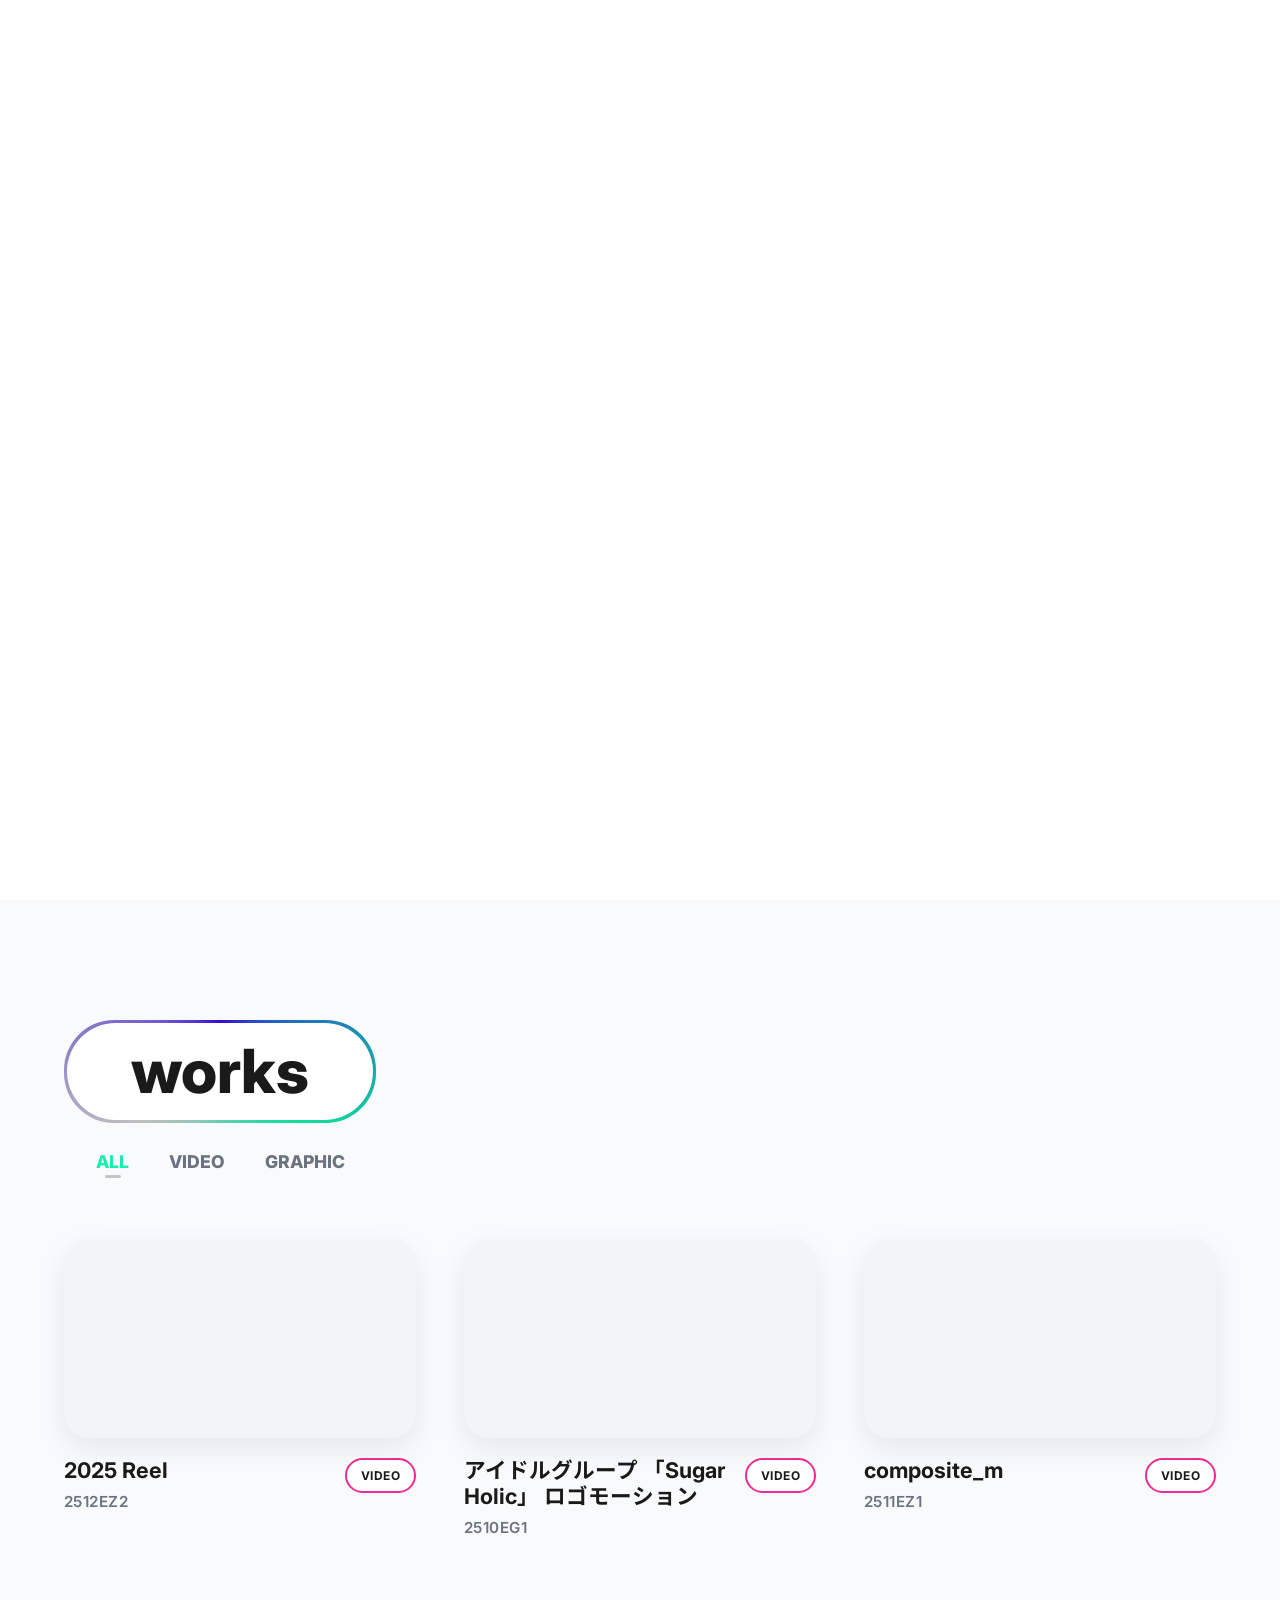
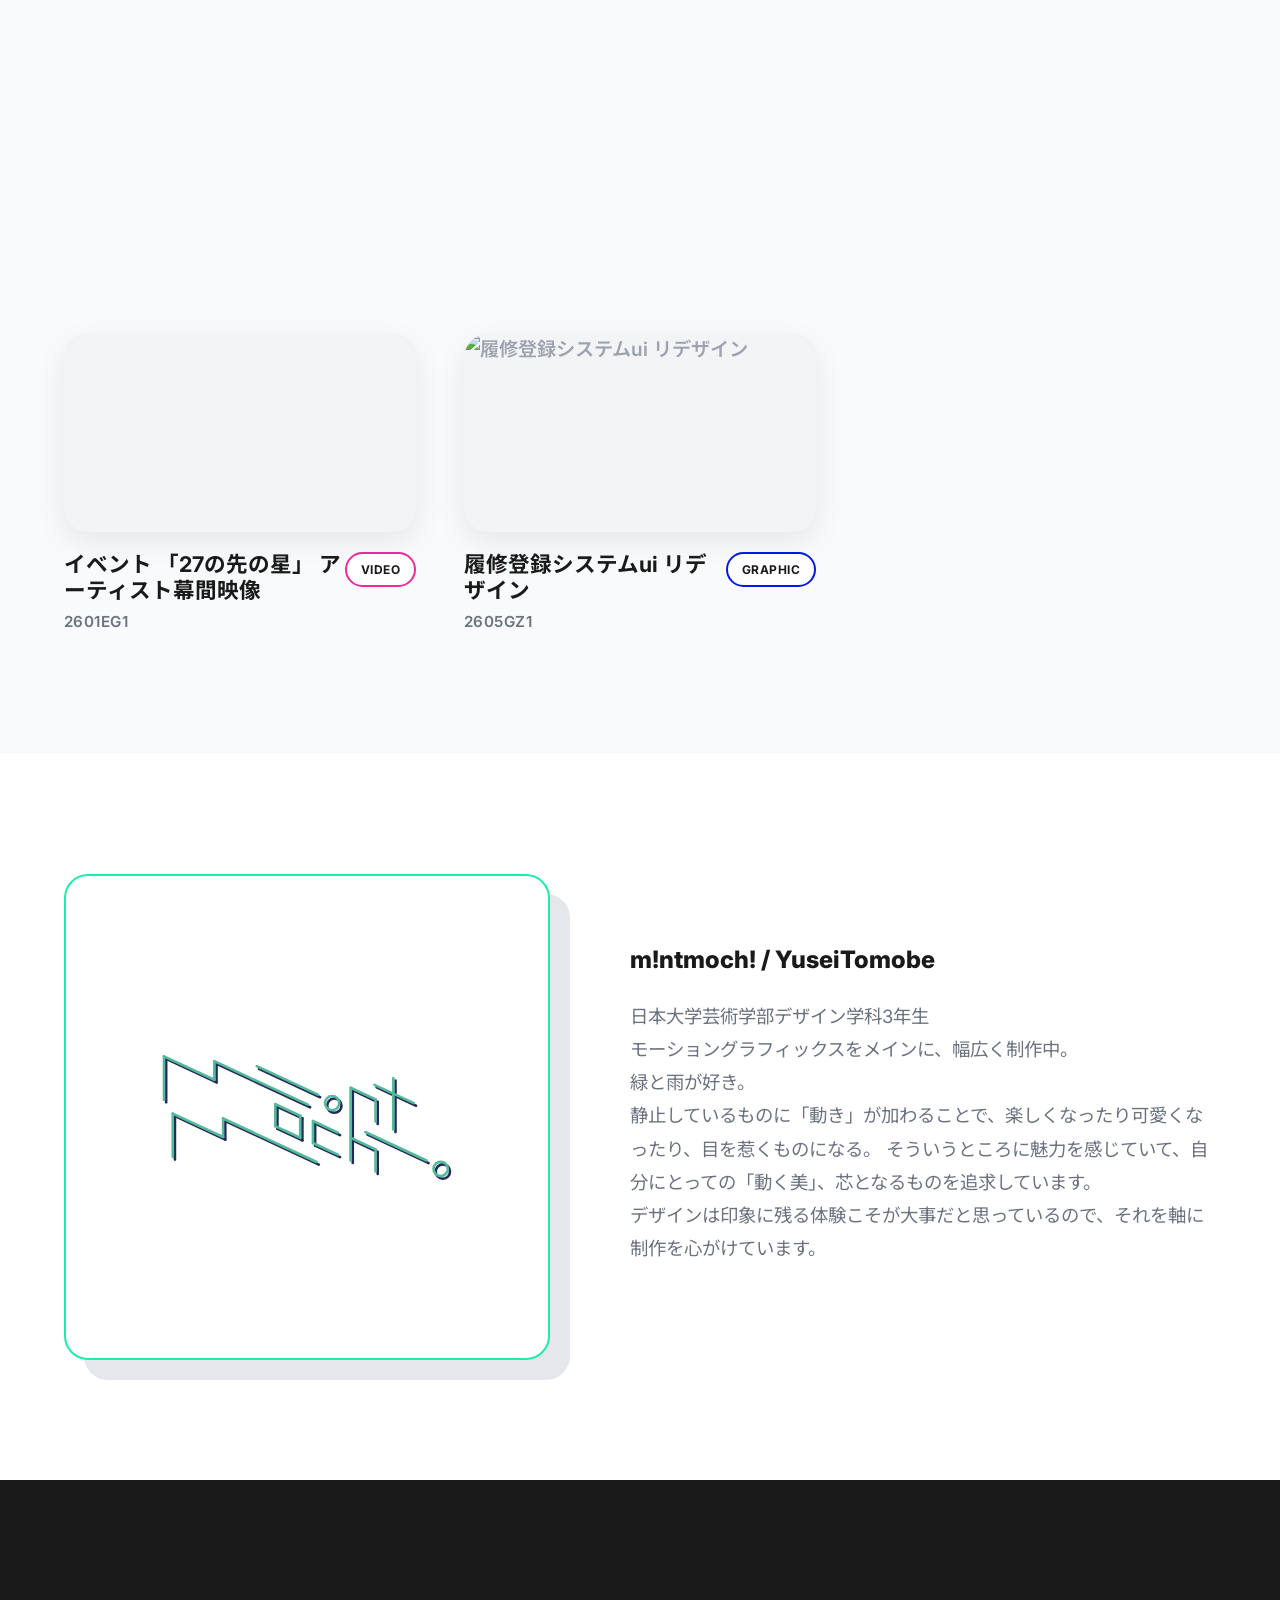
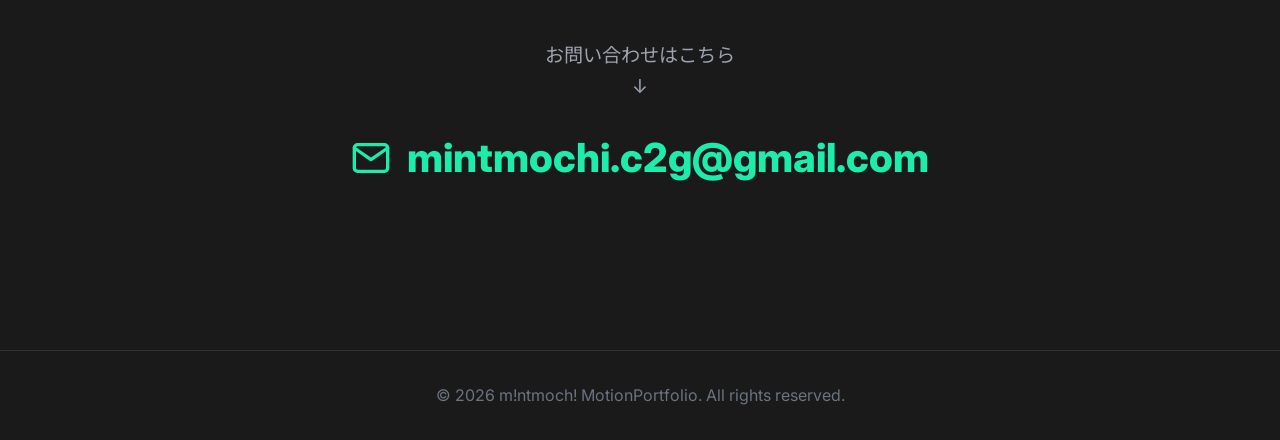
==== commit f4685c1a: "work" ====
--- a/index.html
+++ b/index.html
@@ -64,9 +64,10 @@
             </div>
 
             <div class="works-grid">
-               
+
                 <!-- Work 1 -->
-                <div class="work-item fade-on-scroll" data-id="2025reel" data-category="video" style="transition-delay: 0.1s;">
+                <div class="work-item fade-on-scroll" data-id="2025reel" data-category="video"
+                    style="transition-delay: 0.1s;">
                     <div class="work-image-container">
                         <video class="work-image" src="./assets/videos/2025_reel_C.mp4" autoplay loop muted playsinline
                             style="object-fit: cover; width: 100%; height: 100%;"></video>
@@ -87,7 +88,8 @@
                 </div>
 
                 <!-- Work 2 -->
-                <div class="work-item fade-on-scroll" data-id="sugarholic" data-category="video" style="transition-delay: 0.1s;">
+                <div class="work-item fade-on-scroll" data-id="sugarholic" data-category="video"
+                    style="transition-delay: 0.1s;">
                     <div class="work-image-container">
                         <video class="work-image" src="./assets/videos/sh_logo_m.MP4" autoplay loop muted playsinline
                             style="object-fit: cover; width: 100%; height: 100%;"></video>
@@ -108,10 +110,11 @@
                 </div>
 
                 <!-- Work 3 -->
-                <div class="work-item fade-on-scroll" data-id="businesscard" data-category="video" style="transition-delay: 0.1s;">
-                    <div class="work-image-container">
-                        <video class="work-image" src="./assets/videos/businesscard_1-2_C.mp4" autoplay loop muted playsinline
-                            style="object-fit: cover; width: 100%; height: 100%;"></video>
+                <div class="work-item fade-on-scroll" data-id="businesscard" data-category="video"
+                    style="transition-delay: 0.1s;">
+                    <div class="work-image-container">
+                        <video class="work-image" src="./assets/videos/businesscard_1-2_C.mp4" autoplay loop muted
+                            playsinline style="object-fit: cover; width: 100%; height: 100%;"></video>
                         <div class="work-hover-overlay">
                             <svg width="64" height="64" viewBox="0 0 24 24" fill="white" stroke="white"
                                 stroke-width="2">
@@ -129,6 +132,24 @@
                 </div>
 
                 <!-- Work 4 -->
+                <div class="work-item fade-on-scroll" data-id="sakkaku" data-category="graphic"
+                    style="transition-delay: 0.2s;">
+                    <div class="work-image-container">
+                        <img class="work-image" src="./assets/images/sakkaku.webp" alt="錯覚"
+                            style="object-fit: cover; width: 100%; height: 100%;">
+                        <div class="work-hover-overlay graphic-overlay">
+                        </div>
+                    </div>
+                    <div class="work-info">
+                        <div>
+                            <h3 class="work-title">錯覚</h3>
+                            <p class="work-category">2511GZ1</p>
+                        </div>
+                        <span class="work-badge">GRAPHIC</span>
+                    </div>
+                </div>
+
+                <!-- Work 5 -->
                 <div class="work-item fade-on-scroll" data-id="mitsudo" data-category="video">
                     <div class="work-image-container">
                         <video class="work-image" src="./assets/videos/mitsudo_C.mp4" autoplay loop muted playsinline
@@ -150,8 +171,9 @@
                 </div>
 
 
-                <!-- Work 5 -->
-                <div class="work-item fade-on-scroll" data-id="tsugi" data-category="video" style="transition-delay: 0.2s;">
+                <!-- Work 6 -->
+                <div class="work-item fade-on-scroll" data-id="tsugi" data-category="video"
+                    style="transition-delay: 0.2s;">
                     <div class="work-image-container">
                         <video class="work-image" src="./assets/videos/fix_C.mp4" autoplay loop muted playsinline
                             style="object-fit: cover; width: 100%; height: 100%;"></video>
@@ -171,8 +193,9 @@
                     </div>
                 </div>
 
-                <!-- Work 6 -->
-                <div class="work-item fade-on-scroll" data-id="27atar" data-category="video" style="transition-delay: 0.2s;">
+                <!-- Work 7 -->
+                <div class="work-item fade-on-scroll" data-id="27star" data-category="video"
+                    style="transition-delay: 0.2s;">
                     <div class="work-image-container">
                         <video class="work-image" src="./assets/videos/27atar_C.mp4" autoplay loop muted playsinline
                             style="object-fit: cover; width: 100%; height: 100%;"></video>
@@ -191,24 +214,26 @@
                         <span class="work-badge">VIDEO</span>
                     </div>
                 </div>
-                
-                <!-- Work 7 (Graphic) -->
-                <div class="work-item fade-on-scroll" data-id="2501GZ1" data-category="graphic" style="transition-delay: 0.2s;">
-                    <div class="work-image-container">
-                        <img class="work-image" src="./assets/images/sakkaku.webp" alt="ACジャパン 新聞広告（仮）"
+
+                 <!-- Work 8 -->
+                <div class="work-item fade-on-scroll" data-id="zikanwari" data-category="graphic"
+                    style="transition-delay: 0.2s;">
+                    <div class="work-image-container">
+                        <img class="work-image" src="./assets/images/zikanwari.webp" alt="履修登録システムui リデザイン"
                             style="object-fit: cover; width: 100%; height: 100%;">
                         <div class="work-hover-overlay graphic-overlay">
                         </div>
                     </div>
                     <div class="work-info">
                         <div>
-                            <h3 class="work-title">ACジャパン 新聞広告（仮）</h3>
-                            <p class="work-category">2501GZ1</p>
+                            <h3 class="work-title">履修登録システムui リデザイン</h3>
+                            <p class="work-category">2605GZ1</p>
                         </div>
                         <span class="work-badge">GRAPHIC</span>
                     </div>
                 </div>
 
+            
             </div>
         </div>
     </section>
@@ -266,9 +291,9 @@
     <script>
         // --- 1. スクロールでフェードインさせる演出 (既存のコード) ---
         const observerOptions = {
-          root: null,
-          rootMargin: "0px 0px -40% 0px", // 👈 【ここを追加！】画面下部から20%上がった位置で発火させる
-         threshold: 0.1
+            root: null,
+            rootMargin: "0px 0px -40% 0px", // 👈 【ここを追加！】画面下部から20%上がった位置で発火させる
+            threshold: 0.1
         };
 
         const observer = new IntersectionObserver((entries, observer) => {
@@ -284,7 +309,7 @@
             observer.observe(elem);
         });
 
-       // --- 2. スプラッシュ画面の制御 (入室時1回のみ再生版) ---
+        // --- 2. スプラッシュ画面の制御 (入室時1回のみ再生版) ---
         document.addEventListener('DOMContentLoaded', () => {
             const splashScreen = document.getElementById('splash-screen');
             const splashVideo = document.getElementById('splash-video');
@@ -321,7 +346,7 @@
         // --- 💡 3. Worksの動画をホバーで最初からループ再生する演出（カード全体連動版） ---
         document.addEventListener('DOMContentLoaded', () => {
             const isTouchDevice = ('ontouchstart' in window) || (navigator.maxTouchPoints > 0);
-            
+
             // タッチデバイス（スマホ等）の場合はホバーが効かないため、自動再生のまま維持する
             if (isTouchDevice) return;
 
--- a/style.css
+++ b/style.css
@@ -7,6 +7,14 @@
     --color-accent-hover: #1fd69f;
     --color-surface: #f9fafb;
     --color-border: #e5e7eb;
+
+    /* --- カラーパレット設定 --- */
+    --color-palette-blue: #051ade;
+    --color-palette-pink: #eb2b98;
+    --color-palette-green: #1decaa;
+    --color-palette-gray: #c4c4c4;
+    --color-palette-black: #1a1a1a;
+    
 }
 
 * {
@@ -301,9 +309,24 @@
     outline: none;
 }
 
-.filter-btn:hover,
-.filter-btn.active {
-    color: #051ade; /* ホバー・アクティブ時に青くする */
+/* 各カテゴリーごとの個別カラー設定（ホバー・アクティブ時） */
+
+/* ALLボタン */
+.filter-btn[data-filter="all"]:hover,
+.filter-btn[data-filter="all"].active {
+    color: var(--color-palette-green);
+}
+
+/* VIDEOボタン */
+.filter-btn[data-filter="video"]:hover,
+.filter-btn[data-filter="video"].active {
+    color: var(--color-palette-pink);
+}
+
+/* GRAPHICボタン */
+.filter-btn[data-filter="graphic"]:hover,
+.filter-btn[data-filter="graphic"].active {
+    color: var(--color-palette-blue);
 }
 
 .filter-btn::after {
@@ -315,8 +338,18 @@
     width: 16px;
     height: 3px;
     border-radius: 2px;
-    background-color: #051ade;
     transition: transform 0.3s ease;
+}
+
+/* 各カテゴリーごとの下線（アクティブ時のみ） */
+.filter-btn[data-filter="all"]::after {
+    background-color: var(--color-palette-gray);
+}
+.filter-btn[data-filter="video"]::after {
+    background-color: var(--color-palette-gray);
+}
+.filter-btn[data-filter="graphic"]::after {
+    background-color: var(--color-palette-gray);
 }
 
 .filter-btn.active::after {
@@ -449,11 +482,22 @@
     font-size: 0.75rem;
     padding: 6px 14px;
     background-color: white;
-    border: 1px solid var(--color-border);
+    border: 2px solid var(--color-border);
     border-radius: 20px;
     color: var(--color-accent);
     font-weight: 700;
     letter-spacing: 0.5px;
+}
+
+/* カテゴリーバッジの個別カラー設定 */
+.work-item[data-category="video"] .work-badge {
+    color: var(--color-palette-black);
+    border-color: var(--color-palette-pink);
+}
+
+.work-item[data-category="graphic"] .work-badge {
+    color: var(--color-palette-black);
+    border-color: var(--color-palette-blue);
 }
 
 /* About Section */
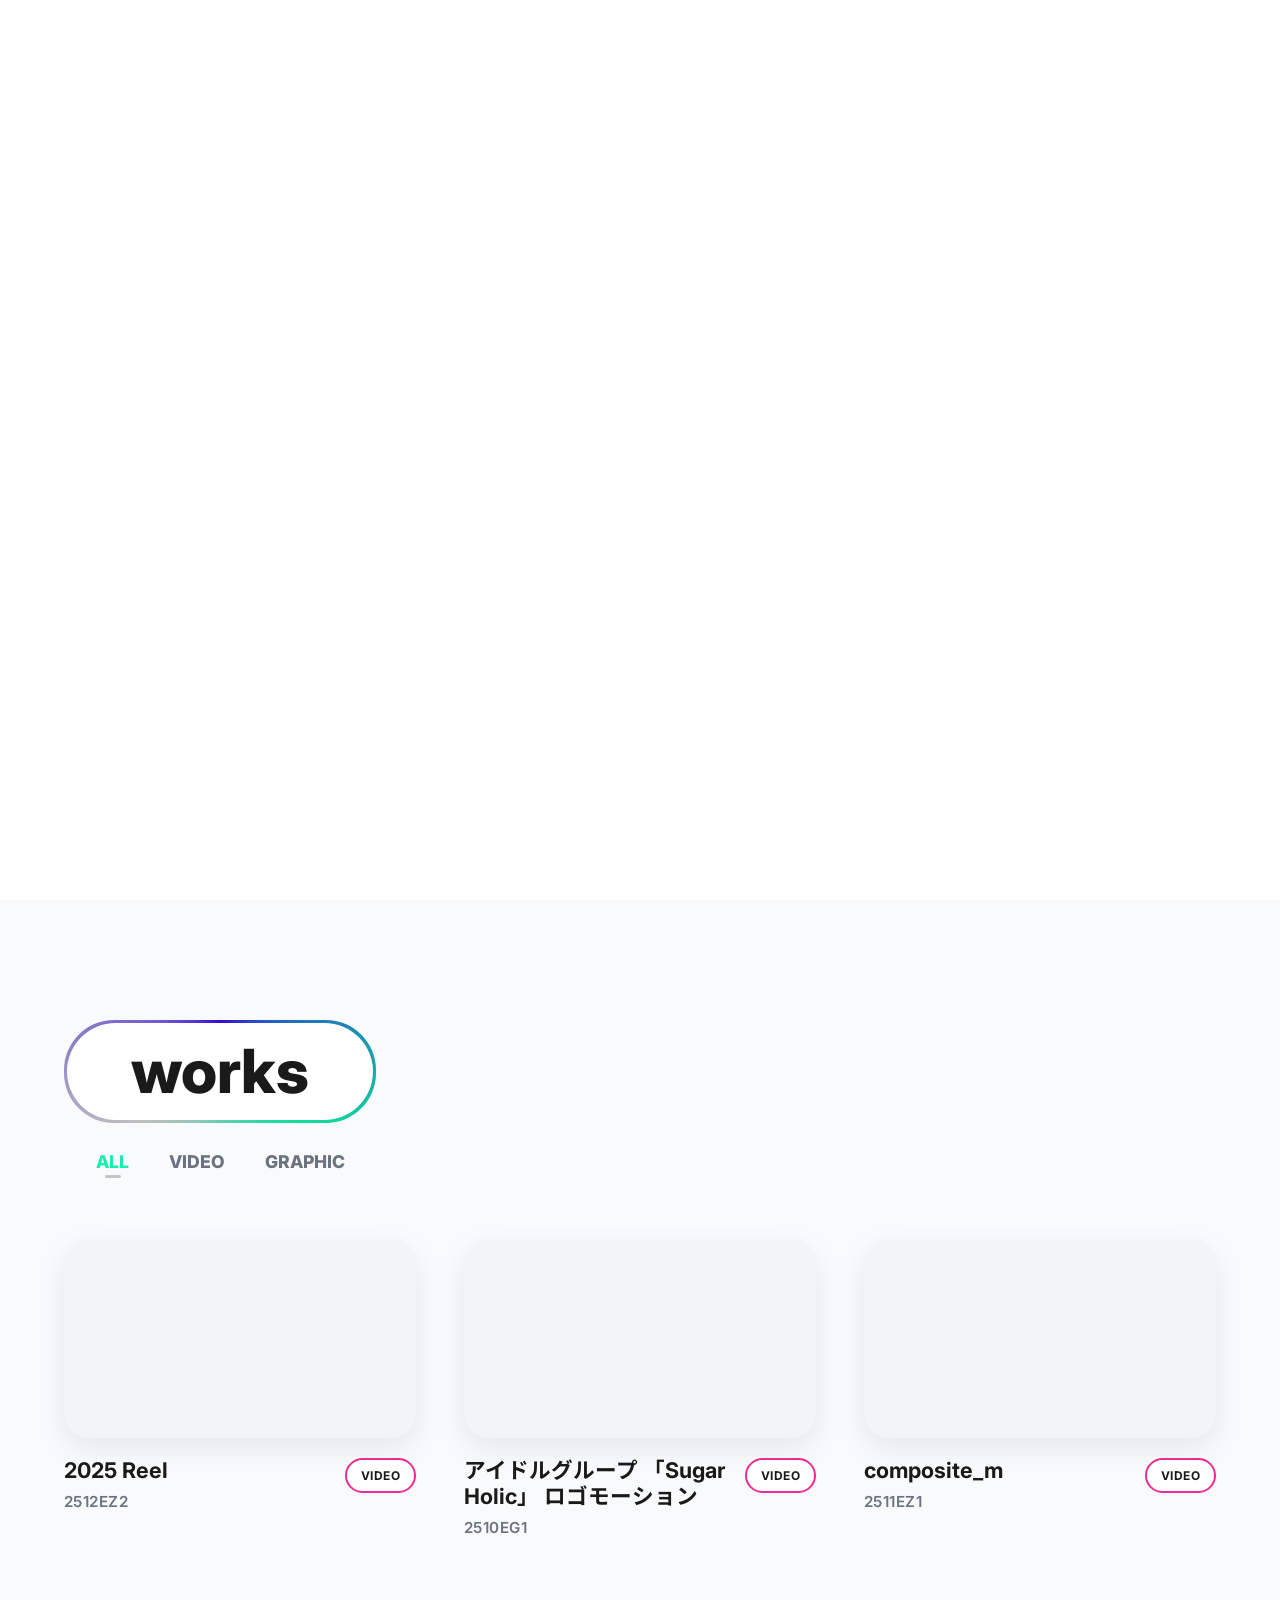
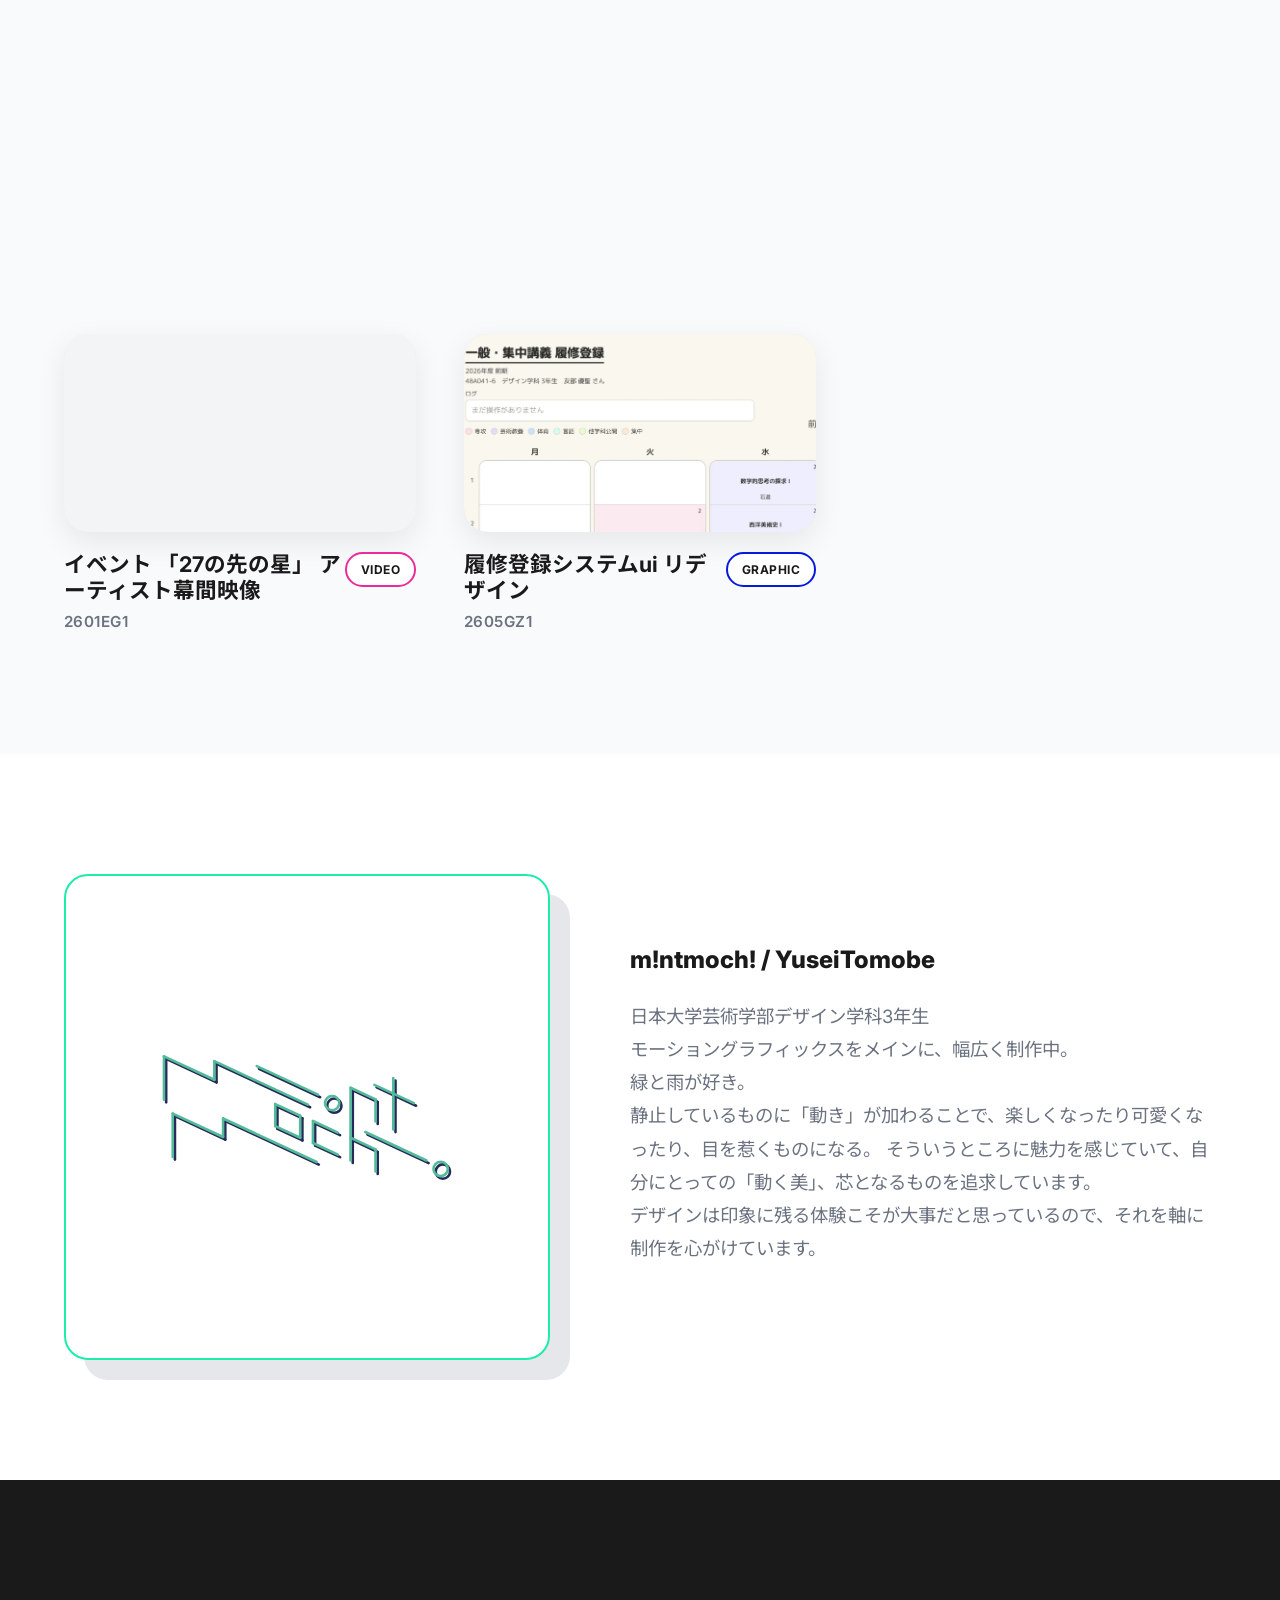
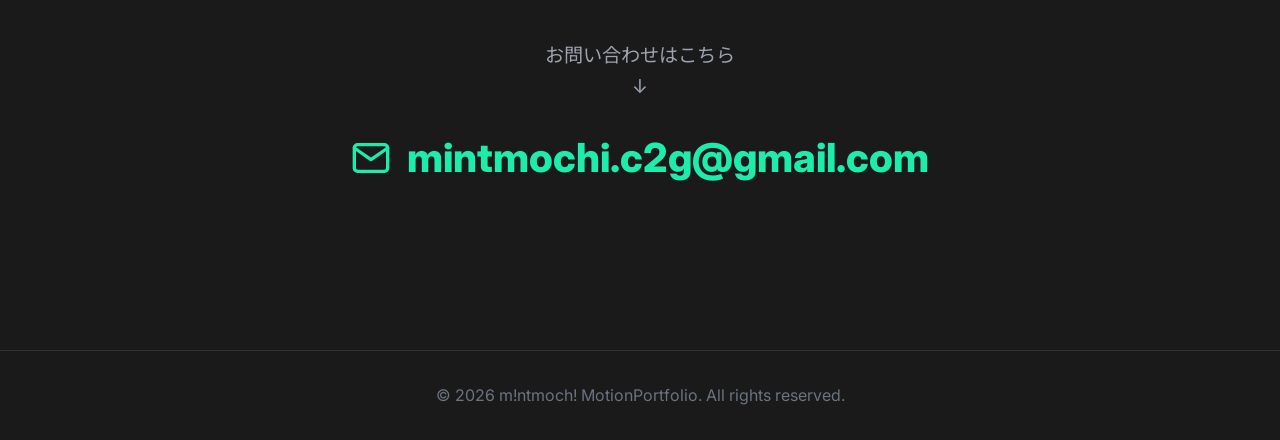
==== commit 0426970d: "a" ====
--- a/index.html
+++ b/index.html
@@ -215,12 +215,12 @@
                     </div>
                 </div>
 
-                 <!-- Work 8 -->
+                <!-- Work 8 -->
                 <div class="work-item fade-on-scroll" data-id="zikanwari" data-category="graphic"
                     style="transition-delay: 0.2s;">
                     <div class="work-image-container">
-                        <img class="work-image" src="./assets/images/zikanwari.webp" alt="履修登録システムui リデザイン"
-                            style="object-fit: cover; width: 100%; height: 100%;">
+                        <img class="work-image" src="./assets/images/risyu_th.webp" alt="履修登録システムui リデザイン"
+                            style="object-fit: cover; width: 200%; height: 200%;">
                         <div class="work-hover-overlay graphic-overlay">
                         </div>
                     </div>
@@ -233,7 +233,7 @@
                     </div>
                 </div>
 
-            
+
             </div>
         </div>
     </section>
--- a/style.css
+++ b/style.css
@@ -712,13 +712,81 @@
     justify-content: center;
     align-items: center;
     overflow: hidden;
-    padding: 24px;
+    padding: 0;
 }
 
 .graphic-wrapper img {
-    max-width: 100%;
+    width: 100%;
+    height: 100%;
+    object-fit: cover;
+}
+
+/* UIリデザイン用の追加画像ギャラリー */
+.ui-images-gallery {
+    display: flex;
+    flex-direction: column; /* 縦に並べる */
+    gap: 28px;
+    margin-top: 24px;
+    margin-bottom: 40px;
+}
+
+.ui-image-figure {
+    background: #ffffff;
+    border: 1px solid var(--color-border);
+    padding: 16px;
+    border-radius: 12px;
+    display: flex;
+    flex-direction: column;
+    align-items: stretch;
+}
+
+.ui-image-figure img {
+    width: 100%;
     height: auto;
-    object-fit: contain;
+    object-fit: cover;
+    border-radius: 8px;
+}
+
+/* risyu_overview の左右分割スタイル */
+.ui-image-split {
+    display: flex;
+    gap: 24px;
+    align-items: flex-start;
+    background: #ffffff;
+    border: 1px solid var(--color-border);
+    padding: 16px;
+    border-radius: 12px;
+}
+
+.ui-image-split-left {
+    flex: 0 0 48%;
+}
+
+.ui-image-split-left img {
+    width: 100%;
+    height: auto;
+    object-fit: cover;
+    border-radius: 8px;
+}
+
+.ui-image-split-right {
+    flex: 1 1 52%;
+    display: flex;
+    align-items: flex-start;
+}
+
+.ui-image-caption-split {
+    color: var(--color-text);
+    font-size: 1rem;
+    line-height: 1.7;
+}
+
+.ui-image-caption {
+    color: var(--color-text-muted);
+    font-size: 0.95rem;
+    line-height: 1.6;
+    margin-top: 12px; /* JSで上書きされる */
+    transition: margin-top 0.18s ease;
 }
 
 /* Info Box */
@@ -740,6 +808,24 @@
     gap: 24px;
     color: var(--color-text-muted);
     font-size: 0.95rem;
+}
+
+/* サイトURL用のリンクスタイル */
+.detail-site-link {
+    display: inline-flex;
+    align-items: center;
+    gap: 8px;
+    color: var(--color-accent);
+    font-weight: 700;
+    font-size: 1rem;
+    text-decoration: none;
+    transition: color 0.3s ease, transform 0.2s ease;
+    padding: 8px 0;
+}
+
+.detail-site-link:hover {
+    color: var(--color-accent-hover);
+    transform: translateX(4px);
 }
 
 /* Dummy Elements */
@@ -851,4 +937,14 @@
         width: 60vw;
         /* スマホではロゴを少し大きめに */
     }
+
+    /* モバイルでは split レイアウトを縦積みにする */
+    .ui-image-split {
+        flex-direction: column;
+    }
+
+    .ui-image-split-left,
+    .ui-image-split-right {
+        flex: 1 1 auto;
+    }
 }
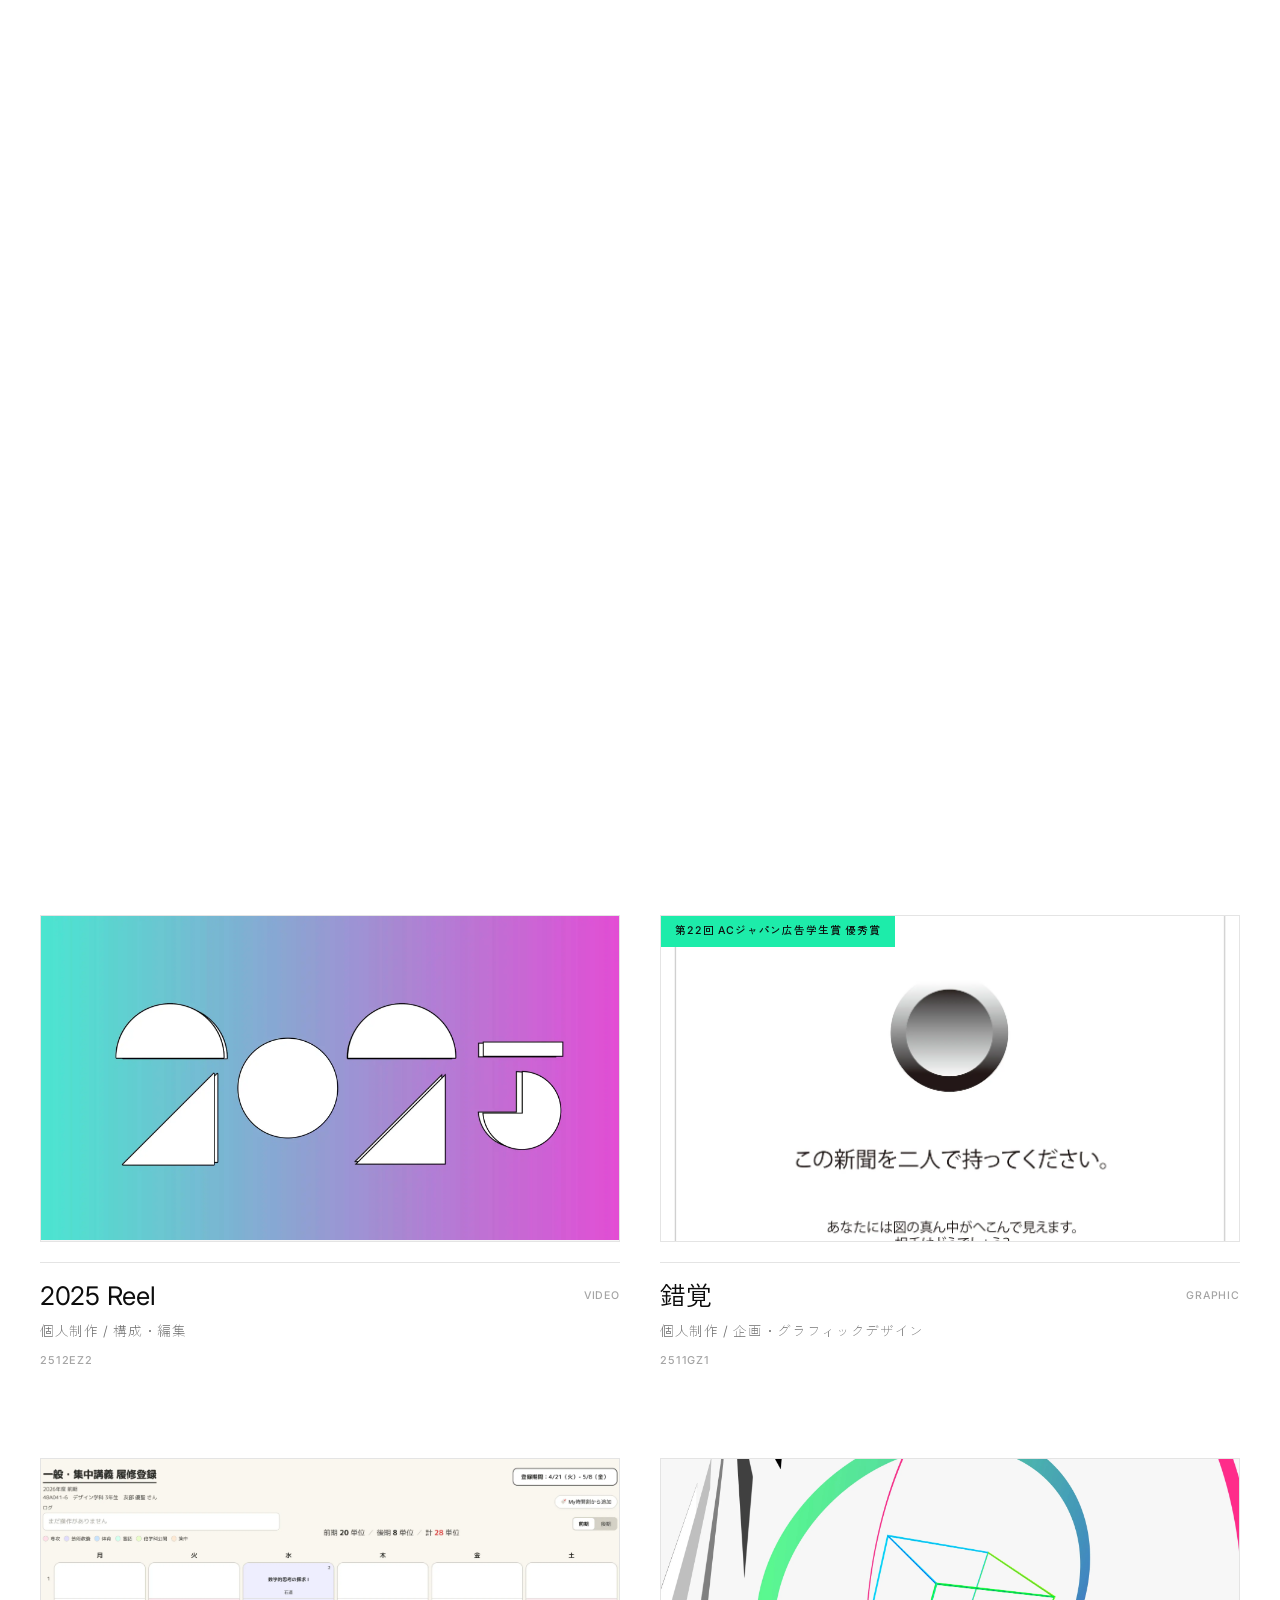
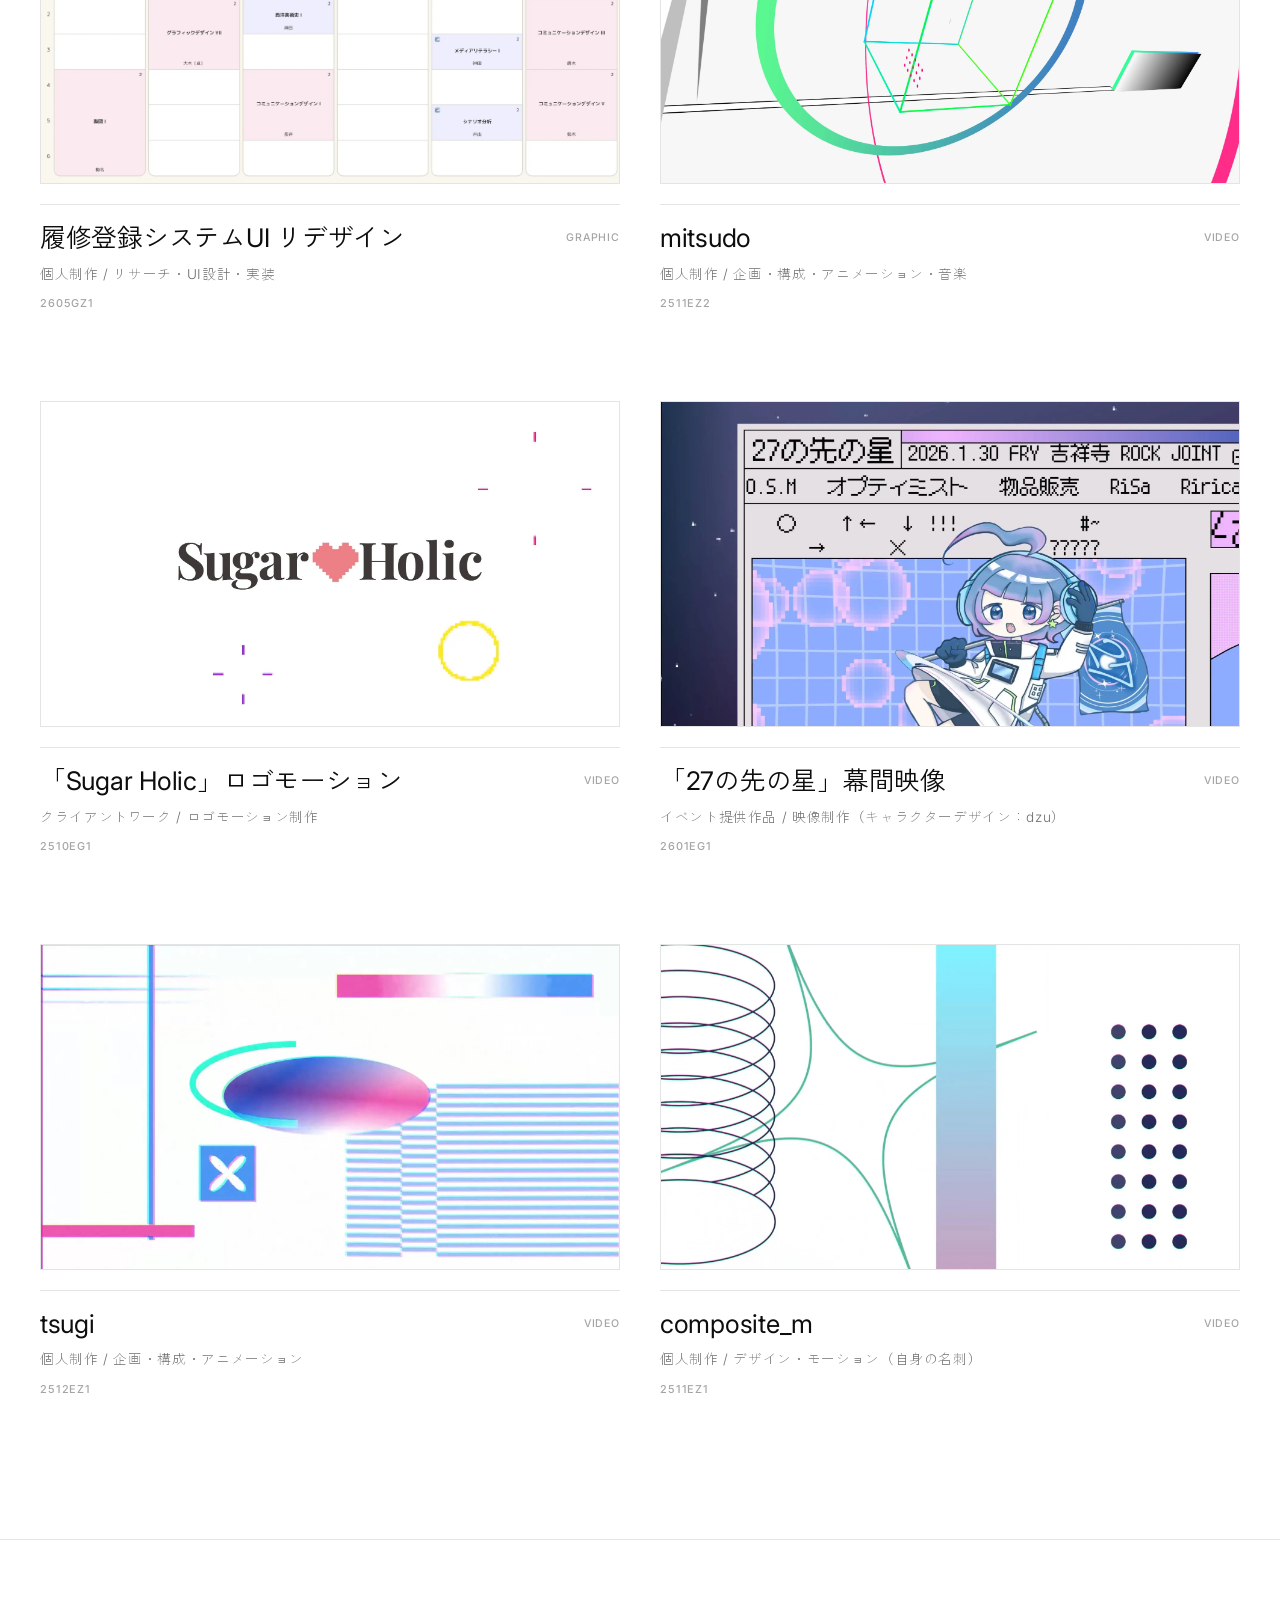
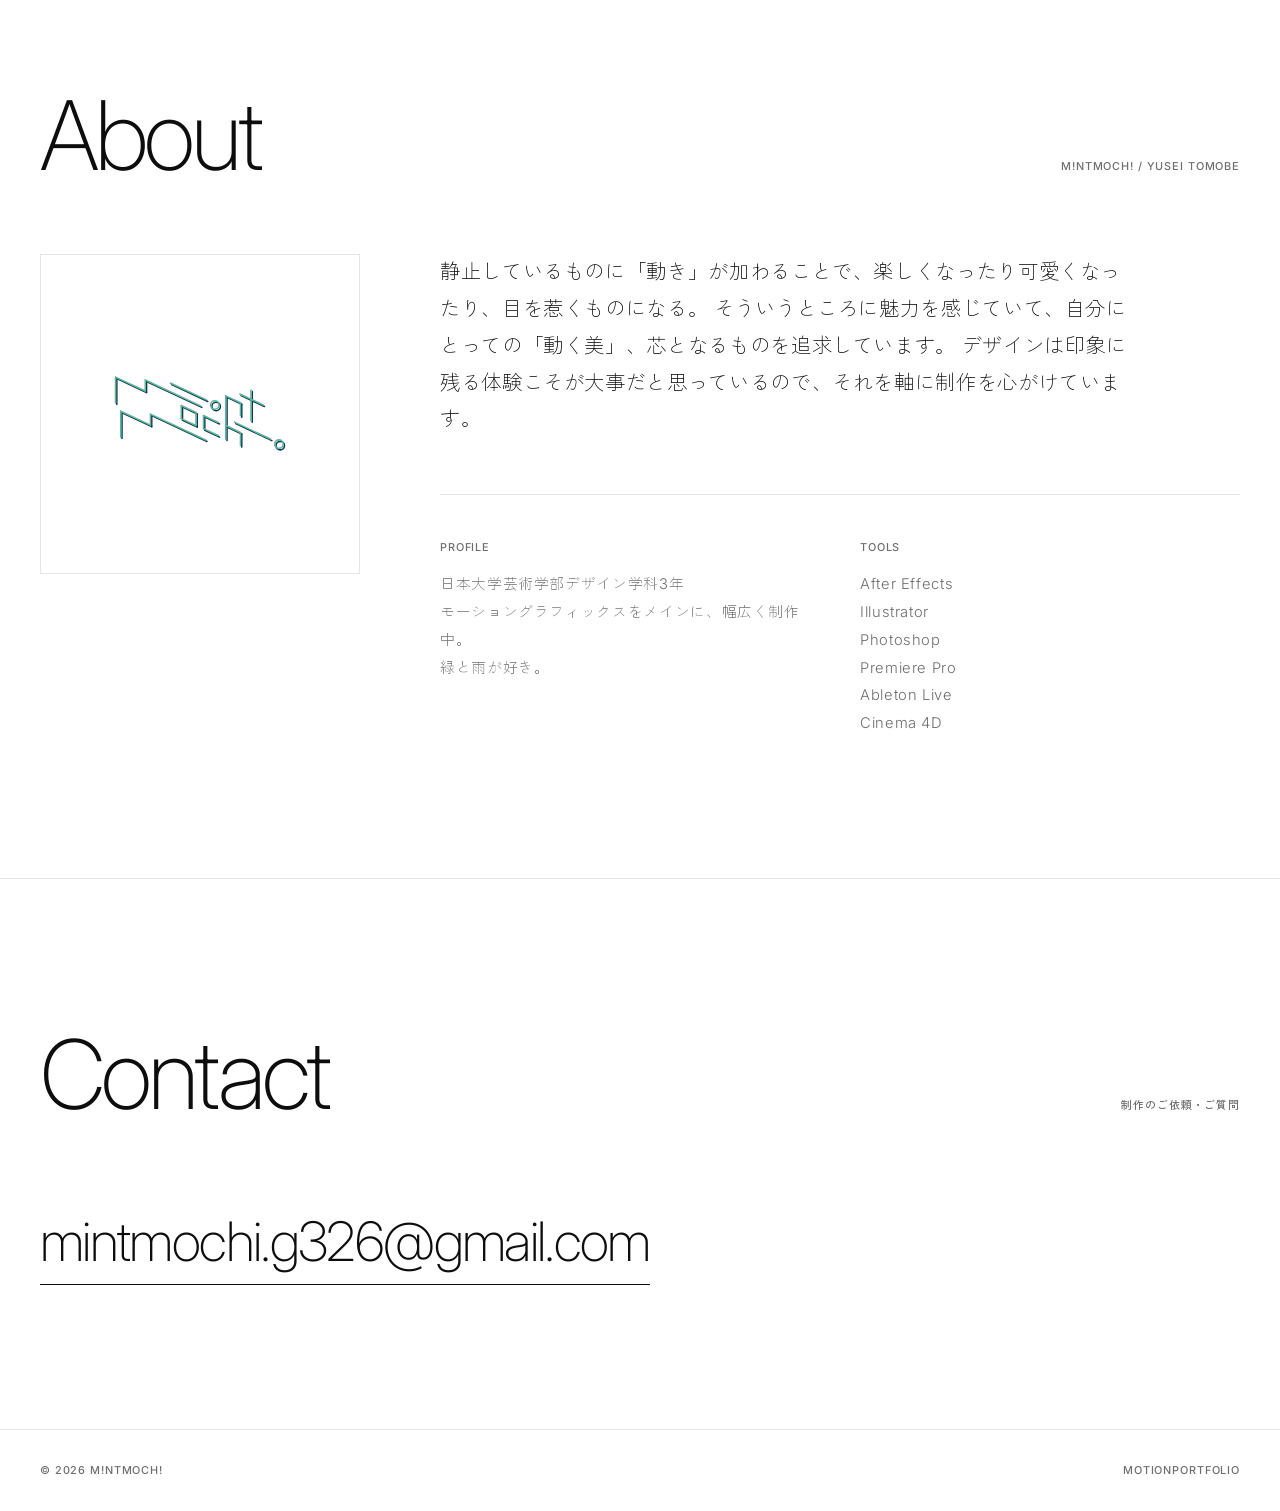
==== commit fd5142ec: "デザイン刷新：白ベース・細字・装飾なしの構成に作り直し ## デザイン方針 参考サイトの実測値をもとに、白ベース／細いフォント／装飾なし／ ミント緑1色／罫線と余白で区切る、という方針に全面的に作り直" ====
--- a/index.html
+++ b/index.html
@@ -2,387 +2,163 @@
 <html lang="ja">
 
 <head>
-    <meta name="robots" content="noindex,nofollow">
     <meta charset="UTF-8">
     <meta name="viewport" content="width=device-width, initial-scale=1.0">
-    <title>m!ntmoch! MotionPortfolio ver1.0</title>
+    <!-- 検索エンジンには載せず、URLを直接知っている人だけが見られる状態にしている -->
+    <meta name="robots" content="noindex,nofollow">
+
+    <title>m!ntmoch! MotionPortfolio</title>
+    <meta name="description" content="友部佑征（m!ntmoch!）のモーショングラフィックス・ポートフォリオ。日本大学芸術学部デザイン学科。映像と平面、両方の制作物をまとめています。">
+    <meta name="theme-color" content="#ffffff">
+
+    <!-- OGP：URLをSNSやメールで共有したときに出るカード -->
+    <meta property="og:type" content="website">
+    <meta property="og:site_name" content="m!ntmoch! MotionPortfolio">
+    <meta property="og:title" content="m!ntmoch! MotionPortfolio">
+    <meta property="og:description" content="友部佑征（m!ntmoch!）のモーショングラフィックス・ポートフォリオ。映像と平面、両方の制作物をまとめています。">
+    <meta property="og:url" content="https://mm-c2g.github.io/mintmochi_motionportfolio_ver1.0/">
+    <meta property="og:image" content="https://mm-c2g.github.io/mintmochi_motionportfolio_ver1.0/assets/images/og-image.jpg">
+    <meta property="og:image:width" content="1200">
+    <meta property="og:image:height" content="630">
+    <meta name="twitter:card" content="summary_large_image">
+
+    <link rel="icon" href="./assets/favicon.svg" type="image/svg+xml">
+
     <link rel="preconnect" href="https://fonts.googleapis.com">
     <link rel="preconnect" href="https://fonts.gstatic.com" crossorigin>
     <link
-        href="https://fonts.googleapis.com/css2?family=Inter:wght@300;400;600;800&family=Noto+Sans+JP:wght@300;400;600;800&display=swap"
+        href="https://fonts.googleapis.com/css2?family=Inter:wght@200;300;400;500;700&family=Zen+Kaku+Gothic+New:wght@300;400;500&display=swap"
         rel="stylesheet">
     <link rel="stylesheet" href="style.css">
 </head>
 
-<body>
+<body id="top">
 
-    <!-- Splash Screen -->
+    <!-- Splash Screen（そのブラウザで1回だけ再生） -->
     <div id="splash-screen">
         <video id="splash-video" src="./assets/videos/mmlogo_2.mp4" autoplay muted playsinline></video>
     </div>
 
-    <!-- Navigation -->
-    <div class="dynamic-nav">
-        <div class="dynamic-nav-inner">
-            <div class="dynamic-nav-links">
-                <a href="#works">Works</a>
-                <a href="#about">About</a>
-                <a href="#contact">Contact</a>
-            </div>
+    <!-- スクロール進捗バー（このサイトで唯一グラデーションを使う場所） -->
+    <div class="scroll-progress" aria-hidden="true"><span id="scroll-progress-bar"></span></div>
 
-            <button class="dynamic-nav-toggle" id="nav-toggle">
-                <span></span>
-                <span></span>
-                <span></span>
-            </button>
-        </div>
-    </div>
+    <!-- Header -->
+    <header class="site-header" id="site-header">
+        <a href="#top" class="site-logo">m<span class="mark">!</span>ntmoch<span class="mark">!</span></a>
+        <nav class="site-nav" aria-label="メインメニュー">
+            <a href="#works">Works</a>
+            <a href="#about">About</a>
+            <a href="#contact">Contact</a>
+        </nav>
+    </header>
 
-    <!-- Hero -->
-    <section class="hero">
-        <video class="hero-video-bg" src="./assets/videos/HPB.mp4" autoplay loop muted playsinline></video>
-        <div class="hero-video-overlay"></div>
-        <div class="container">
-            <h1 class="hero-title">
-                m<span class="text-accent">!</span>ntmoch<span class="text-accent">!</span> <br>
-                <span class="hero-subtitle">Mot<span class="text-accent">i</span>onPortfol<span
-                        class="text-accent">i</span>o</span>
-            </h1>
-        </div>
-    </section>
-
-    <!-- Works -->
-    <section id="works" class="section works-section">
-        <div class="container">
-            <div class="section-header fade-on-scroll">
-                <h2></h2>
-                <div class="works-filter">
-                    <button class="filter-btn active" data-filter="all">ALL</button>
-                    <button class="filter-btn" data-filter="video">VIDEO</button>
-                    <button class="filter-btn" data-filter="graphic">GRAPHIC</button>
+    <main>
+        <!-- Hero：タイポと動画を左右に並べて1画面に収め、下の Works が先に見え始めるようにしている -->
+        <section class="hero">
+            <div class="container hero-inner">
+                <div class="hero-text">
+                    <p class="label">Motion Graphics Portfolio</p>
+                    <h1 class="hero-title">m<span class="mark">!</span>ntmoch<span class="mark">!</span></h1>
+                    <p class="hero-lead">モーショングラフィックスを軸に、映像と平面の両方をつくっています。</p>
+                </div>
+                <div class="hero-media">
+                    <video src="./assets/videos/HPB.mp4" autoplay loop muted playsinline aria-hidden="true"></video>
                 </div>
             </div>
+        </section>
 
-            <div class="works-grid">
+        <!-- Works -->
+        <section id="works" class="section">
+            <div class="container">
+                <div class="section-head fade-on-scroll">
+                    <h2 class="section-title">Works</h2>
+                    <span class="label" id="works-count"></span>
+                </div>
 
-                <!-- Work 1 -->
-                <div class="work-item fade-on-scroll" data-id="2025reel" data-category="video"
-                    style="transition-delay: 0.1s;">
-                    <div class="work-image-container">
-                        <video class="work-image" src="./assets/videos/2025_reel_C.mp4" autoplay loop muted playsinline
-                            style="object-fit: cover; width: 100%; height: 100%;"></video>
-                        <div class="work-hover-overlay">
-                            <svg width="64" height="64" viewBox="0 0 24 24" fill="white" stroke="white"
-                                stroke-width="2">
-                                <polygon points="5 3 19 12 5 21 5 3"></polygon>
-                            </svg>
-                        </div>
-                    </div>
-                    <div class="work-info">
-                        <div>
-                            <h3 class="work-title">2025 Reel</h3>
-                            <p class="work-category">2512EZ2</p>
-                        </div>
-                        <span class="work-badge">VIDEO</span>
+                <div class="works-bar fade-on-scroll">
+                    <p class="works-note">映像（VIDEO）と平面（GRAPHIC）の2つの軸で制作しています。</p>
+                    <div class="works-filter" role="group" aria-label="カテゴリーで絞り込み">
+                        <button class="filter-btn active" data-filter="all" aria-pressed="true">All</button>
+                        <button class="filter-btn" data-filter="video" aria-pressed="false">Video</button>
+                        <button class="filter-btn" data-filter="graphic" aria-pressed="false">Graphic</button>
                     </div>
                 </div>
 
-                <!-- Work 2 -->
-                <div class="work-item fade-on-scroll" data-id="sugarholic" data-category="video"
-                    style="transition-delay: 0.1s;">
-                    <div class="work-image-container">
-                        <video class="work-image" src="./assets/videos/sh_logo_m.MP4" autoplay loop muted playsinline
-                            style="object-fit: cover; width: 100%; height: 100%;"></video>
-                        <div class="work-hover-overlay">
-                            <svg width="64" height="64" viewBox="0 0 24 24" fill="white" stroke="white"
-                                stroke-width="2">
-                                <polygon points="5 3 19 12 5 21 5 3"></polygon>
-                            </svg>
-                        </div>
+                <!-- 作品カードは works-data.js の内容から home.js が自動生成します -->
+                <div class="works-grid" id="works-grid"></div>
+            </div>
+        </section>
+
+        <!-- About -->
+        <section id="about" class="section">
+            <div class="container">
+                <div class="section-head fade-on-scroll">
+                    <h2 class="section-title">About</h2>
+                    <span class="label">m!ntmoch! / Yusei Tomobe</span>
+                </div>
+
+                <div class="about-grid">
+                    <div class="about-media fade-on-scroll">
+                        <img src="./assets/favicon.svg" alt="m!ntmoch! ロゴ" width="476" height="476"
+                            class="about-logo">
                     </div>
-                    <div class="work-info">
-                        <div>
-                            <h3 class="work-title">アイドルグループ 「Sugar Holic」 ロゴモーション</h3>
-                            <p class="work-category">2510EG1</p>
-                        </div>
-                        <span class="work-badge">VIDEO</span>
+
+                    <div class="about-body fade-on-scroll">
+                        <p class="about-intro">
+                            静止しているものに「動き」が加わることで、楽しくなったり可愛くなったり、目を惹くものになる。
+                            そういうところに魅力を感じていて、自分にとっての「動く美」、芯となるものを追求しています。
+                            デザインは印象に残る体験こそが大事だと思っているので、それを軸に制作を心がけています。
+                        </p>
+
+                        <dl class="about-meta">
+                            <div>
+                                <dt class="label">Profile</dt>
+                                <dd>日本大学芸術学部デザイン学科3年<br>モーショングラフィックスをメインに、幅広く制作中。<br>緑と雨が好き。</dd>
+                            </div>
+                            <div>
+                                <dt class="label">Tools</dt>
+                                <dd>
+                                    <ul class="about-tools">
+                                        <li>After Effects</li>
+                                        <li>Illustrator</li>
+                                        <li>Photoshop</li>
+                                        <li>Premiere Pro</li>
+                                        <li>Ableton Live</li>
+                                        <li>Cinema 4D</li>
+                                    </ul>
+                                </dd>
+                            </div>
+                        </dl>
                     </div>
                 </div>
+            </div>
+        </section>
 
-                <!-- Work 3 -->
-                <div class="work-item fade-on-scroll" data-id="businesscard" data-category="video"
-                    style="transition-delay: 0.1s;">
-                    <div class="work-image-container">
-                        <video class="work-image" src="./assets/videos/businesscard_1-2_C.mp4" autoplay loop muted
-                            playsinline style="object-fit: cover; width: 100%; height: 100%;"></video>
-                        <div class="work-hover-overlay">
-                            <svg width="64" height="64" viewBox="0 0 24 24" fill="white" stroke="white"
-                                stroke-width="2">
-                                <polygon points="5 3 19 12 5 21 5 3"></polygon>
-                            </svg>
-                        </div>
-                    </div>
-                    <div class="work-info">
-                        <div>
-                            <h3 class="work-title">composite_m</h3>
-                            <p class="work-category">2511EZ1</p>
-                        </div>
-                        <span class="work-badge">VIDEO</span>
-                    </div>
+        <!-- Contact -->
+        <section id="contact" class="section">
+            <div class="container">
+                <div class="section-head fade-on-scroll">
+                    <h2 class="section-title">Contact</h2>
+                    <span class="label">制作のご依頼・ご質問</span>
                 </div>
+                <a href="mailto:mintmochi.g326@gmail.com" class="contact-email fade-on-scroll">
+                    mintmochi.g326@gmail.com
+                </a>
+            </div>
+        </section>
+    </main>
 
-                <!-- Work 4 -->
-                <div class="work-item fade-on-scroll" data-id="sakkaku" data-category="graphic"
-                    style="transition-delay: 0.2s;">
-                    <div class="work-image-container">
-                        <img class="work-image" src="./assets/images/sakkaku.webp" alt="錯覚"
-                            style="object-fit: cover; width: 100%; height: 100%;">
-                        <div class="work-hover-overlay graphic-overlay">
-                        </div>
-                    </div>
-                    <div class="work-info">
-                        <div>
-                            <h3 class="work-title">錯覚</h3>
-                            <p class="work-category">2511GZ1</p>
-                        </div>
-                        <span class="work-badge">GRAPHIC</span>
-                    </div>
-                </div>
-
-                <!-- Work 5 -->
-                <div class="work-item fade-on-scroll" data-id="mitsudo" data-category="video">
-                    <div class="work-image-container">
-                        <video class="work-image" src="./assets/videos/mitsudo_C.mp4" autoplay loop muted playsinline
-                            style="object-fit: cover; width: 100%; height: 100%;"></video>
-                        <div class="work-hover-overlay">
-                            <svg width="64" height="64" viewBox="0 0 24 24" fill="white" stroke="white"
-                                stroke-width="2">
-                                <polygon points="5 3 19 12 5 21 5 3"></polygon>
-                            </svg>
-                        </div>
-                    </div>
-                    <div class="work-info">
-                        <div>
-                            <h3 class="work-title">mitsudo</h3>
-                            <p class="work-category">2511EZ2</p>
-                        </div>
-                        <span class="work-badge">VIDEO</span>
-                    </div>
-                </div>
-
-
-                <!-- Work 6 -->
-                <div class="work-item fade-on-scroll" data-id="tsugi" data-category="video"
-                    style="transition-delay: 0.2s;">
-                    <div class="work-image-container">
-                        <video class="work-image" src="./assets/videos/fix_C.mp4" autoplay loop muted playsinline
-                            style="object-fit: cover; width: 100%; height: 100%;"></video>
-                        <div class="work-hover-overlay">
-                            <svg width="64" height="64" viewBox="0 0 24 24" fill="white" stroke="white"
-                                stroke-width="2">
-                                <polygon points="5 3 19 12 5 21 5 3"></polygon>
-                            </svg>
-                        </div>
-                    </div>
-                    <div class="work-info">
-                        <div>
-                            <h3 class="work-title">tsugi</h3>
-                            <p class="work-category">2512EZ1</p>
-                        </div>
-                        <span class="work-badge">VIDEO</span>
-                    </div>
-                </div>
-
-                <!-- Work 7 -->
-                <div class="work-item fade-on-scroll" data-id="27star" data-category="video"
-                    style="transition-delay: 0.2s;">
-                    <div class="work-image-container">
-                        <video class="work-image" src="./assets/videos/27atar_C.mp4" autoplay loop muted playsinline
-                            style="object-fit: cover; width: 100%; height: 100%;"></video>
-                        <div class="work-hover-overlay">
-                            <svg width="64" height="64" viewBox="0 0 24 24" fill="white" stroke="white"
-                                stroke-width="2">
-                                <polygon points="5 3 19 12 5 21 5 3"></polygon>
-                            </svg>
-                        </div>
-                    </div>
-                    <div class="work-info">
-                        <div>
-                            <h3 class="work-title">イベント 「27の先の星」 アーティスト幕間映像</h3>
-                            <p class="work-category">2601EG1</p>
-                        </div>
-                        <span class="work-badge">VIDEO</span>
-                    </div>
-                </div>
-
-                <!-- Work 8 -->
-                <div class="work-item fade-on-scroll" data-id="zikanwari" data-category="graphic"
-                    style="transition-delay: 0.2s;">
-                    <div class="work-image-container">
-                        <img class="work-image" src="./assets/images/risyu_th.webp" alt="履修登録システムui リデザイン"
-                            style="object-fit: cover; width: 200%; height: 200%;">
-                        <div class="work-hover-overlay graphic-overlay">
-                        </div>
-                    </div>
-                    <div class="work-info">
-                        <div>
-                            <h3 class="work-title">履修登録システムui リデザイン</h3>
-                            <p class="work-category">2605GZ1</p>
-                        </div>
-                        <span class="work-badge">GRAPHIC</span>
-                    </div>
-                </div>
-
-
-            </div>
+    <footer class="site-footer">
+        <div class="container">
+            <span class="label">&copy; 2026 m!ntmoch!</span>
+            <span class="label">MotionPortfolio</span>
         </div>
-    </section>
-
-    <!-- About -->
-    <section id="about" class="section">
-        <div class="container about-wrapper">
-            <div class="about-image fade-on-scroll">
-                <div class="about-image-inner">
-                    <img src="./assets/images/mm_logo_アルファ.svg" alt="Creator Logo"
-                        style="width: 80%; height: auto; max-height: 80%; object-fit: contain;">
-                </div>
-                <div class="about-image-decor"></div>
-            </div>
-            <div class="about-content fade-on-scroll" style="transition-delay: 0.2s;">
-                <h1>m!ntmoch! / YuseiTomobe</h1>
-                <br>
-                <p>
-                    日本大学芸術学部デザイン学科3年生<br>
-                    モーショングラフィックスをメインに、幅広く制作中。<br>
-                    緑と雨が好き。<br>
-                    静止しているものに「動き」が加わることで、楽しくなったり可愛くなったり、目を惹くものになる。
-                    そういうところに魅力を感じていて、自分にとっての「動く美」、芯となるものを追求しています。<br>
-                    デザインは印象に残る体験こそが大事だと思っているので、それを軸に制作を心がけています。<br>
-                </p>
-            </div>
-        </div>
-    </section>
-
-    <!-- Contact -->
-    <section id="contact" class="contact-section fade-on-scroll">
-        <div class="container">
-
-            <p style="font-size: 1.2rem; color: #9ca3af; max-width: 600px; margin: 0 auto;">
-                お問い合わせはこちら<br>
-                ↓
-            </p>
-            <a href="mailto:mintmochi.c2g@gmail.com" class="contact-email">
-                <svg width="40" height="40" viewBox="0 0 24 24" fill="none" stroke="currentColor" stroke-width="2"
-                    stroke-linecap="round" stroke-linejoin="round">
-                    <path d="M4 4h16c1.1 0 2 .9 2 2v12c0 1.1-.9 2-2 2H4c-1.1 0-2-.9-2-2V6c0-1.1.9-2 2-2z"></path>
-                    <polyline points="22,6 12,13 2,6"></polyline>
-                </svg>
-                mintmochi.c2g@gmail.com
-            </a>
-        </div>
-    </section>
-
-    <footer>
-        <p>&copy; 2026 m!ntmoch! MotionPortfolio. All rights reserved.</p>
     </footer>
 
+    <!-- データ → 共通処理 → このページ専用処理、の順で読み込む -->
+    <script src="works-data.js"></script>
     <script src="script.js"></script>
-
-    <script>
-        // --- 1. スクロールでフェードインさせる演出 (既存のコード) ---
-        const observerOptions = {
-            root: null,
-            rootMargin: "0px 0px -40% 0px", // 👈 【ここを追加！】画面下部から20%上がった位置で発火させる
-            threshold: 0.1
-        };
-
-        const observer = new IntersectionObserver((entries, observer) => {
-            entries.forEach(entry => {
-                if (entry.isIntersecting) {
-                    entry.target.classList.add('is-visible');
-                    observer.unobserve(entry.target);
-                }
-            });
-        }, observerOptions);
-
-        document.querySelectorAll('.fade-on-scroll').forEach((elem) => {
-            observer.observe(elem);
-        });
-
-        // --- 2. スプラッシュ画面の制御 (入室時1回のみ再生版) ---
-        document.addEventListener('DOMContentLoaded', () => {
-            const splashScreen = document.getElementById('splash-screen');
-            const splashVideo = document.getElementById('splash-video');
-
-            // 💡 ブラウザに「すでに動画を見たか」の記憶があるかチェック
-            const hasSeenSplash = sessionStorage.getItem('hasSeenSplash');
-
-            if (hasSeenSplash) {
-                // すでに見ている場合は、スプラッシュ画面を跡形もなく即座に消去する
-                if (splashScreen) {
-                    splashScreen.style.display = 'none';
-                    splashScreen.classList.add('hidden');
-                }
-            } else {
-                // 初めて入った場合は通常通り動画を再生する
-                if (splashVideo) {
-                    splashVideo.addEventListener('ended', () => {
-                        splashScreen.classList.add('hidden');
-                        // 💡 見終わったらブラウザに「見たよ！」というメモを残す
-                        sessionStorage.setItem('hasSeenSplash', 'true');
-                    });
-
-                    // 万が一動画が止まった時のためのバックアップタイマー
-                    setTimeout(() => {
-                        if (!splashScreen.classList.contains('hidden')) {
-                            splashScreen.classList.add('hidden');
-                            sessionStorage.setItem('hasSeenSplash', 'true');
-                        }
-                    }, 8000);
-                }
-            }
-        });
-
-        // --- 💡 3. Worksの動画をホバーで最初からループ再生する演出（カード全体連動版） ---
-        document.addEventListener('DOMContentLoaded', () => {
-            const isTouchDevice = ('ontouchstart' in window) || (navigator.maxTouchPoints > 0);
-
-            // タッチデバイス（スマホ等）の場合はホバーが効かないため、自動再生のまま維持する
-            if (isTouchDevice) return;
-
-            // 個別の要素ではなく、大元のカード全体（.work-item）をすべて取得
-            const workItems = document.querySelectorAll('.work-item');
-
-            workItems.forEach(item => {
-                // そのカードの中にあるビデオを探す
-                const video = item.querySelector('video');
-
-                if (video) {
-                    // 自動再生を一度ストップして0秒目で待機
-                    video.autoplay = false;
-                    video.pause();
-                    video.currentTime = 0;
-
-                    // 💡 カード（画像、詳細テキスト、どこでも）にマウスが乗ったとき (Hover In)
-                    item.addEventListener('mouseenter', () => {
-                        video.currentTime = 0; // 映像を0秒目の「最初から」にする
-
-                        const playPromise = video.play();
-                        if (playPromise !== undefined) {
-                            playPromise.catch(error => {
-                                console.log("再生ブロックを回避:", error);
-                            });
-                        }
-                    });
-
-                    // 💡 カードからマウスが完全に離れたとき (Hover Out)
-                    item.addEventListener('mouseleave', () => {
-                        video.pause(); // 動きをピタッと止める
-                    });
-                }
-            });
-        });
-    </script>
+    <script src="home.js"></script>
 </body>
 
-</html>+</html>
--- a/style.css
+++ b/style.css
@@ -1,675 +1,742 @@
+/* ===================================================================
+   m!ntmoch! MotionPortfolio - スタイルシート
+
+   【デザインの方針】
+     ・白ベース。面は「色」ではなく「罫線と余白」で分ける。
+     ・巨大な見出しと極小のラベル、その対比だけで情報の階層を作る。
+     ・角丸・影・枠線の装飾は使わない。
+     ・色はミント（#1decaa）1色。ミント→ピンクのグラデーションは
+       ページ上部のスクロール進捗バー1箇所だけに限定する。
+     ・フォントは細め（Light〜Regular）で統一する。
+
+   【目次】
+     01. 変数
+     02. ベース
+     03. 共通パーツ（ラベル / セクション見出し）
+     04. スクロール進捗バー・ヘッダー
+     05. ヒーロー
+     06. Works
+     07. 作品カード
+     08. About
+     09. Contact / フッター
+     10. 作品詳細ページ
+     11. スプラッシュ画面
+     12. スクロール演出
+     13. レスポンシブ
+   =================================================================== */
+
+
+/* ===================================================================
+   01. 変数
+   =================================================================== */
 :root {
-    --color-bg: #ffffff;
-    --color-text: #1a1a1a;
-    --color-text-muted: #6b7280;
-    --color-accent: #1decaa;
-    /* Custom Icon Green */
-    --color-accent-hover: #1fd69f;
-    --color-surface: #f9fafb;
-    --color-border: #e5e7eb;
-
-    /* --- カラーパレット設定 --- */
-    --color-palette-blue: #051ade;
-    --color-palette-pink: #eb2b98;
-    --color-palette-green: #1decaa;
-    --color-palette-gray: #c4c4c4;
-    --color-palette-black: #1a1a1a;
-    
-}
-
-* {
+    /* 背景と文字。黒は #000 ではなく少し柔らげた #0d0d0d */
+    --bg: #ffffff;
+    --bg-sub: #f6f6f6;
+    --ink: #0d0d0d;
+    --ink-mid: #6e6e6e;
+    --ink-weak: #a5a5a5;
+    --line: #e4e4e4;
+
+    /* アクセント。使う量を絞るほど効く */
+    --mint: #1decaa;
+    --pink: #eb2b98;
+    --gradient-signature: linear-gradient(90deg, var(--mint), var(--pink));
+
+    /* 欧文は Inter、和文は Zen Kaku Gothic New。
+       両方を1つの font-family に並べると、文字ごとに自動で使い分けられる。 */
+    --font: 'Inter', 'Zen Kaku Gothic New', sans-serif;
+
+    /* 固定ヘッダーの高さ。ページ内ジャンプのズレ補正にも使う */
+    --header-h: 72px;
+
+    /* 実測: 109ichiki.com が使っている曲線と完全に一致していたので据え置き。
+       6サイトとも x1 が小さく(0.09〜0.22) y2 が 1 の ease-out 系で共通していた。 */
+    --ease-out: cubic-bezier(0.16, 1, 0.3, 1);
+}
+
+
+/* ===================================================================
+   02. ベース
+   =================================================================== */
+*,
+*::before,
+*::after {
     box-sizing: border-box;
     margin: 0;
     padding: 0;
 }
 
-/* html にも必須：bodyだけでは Safari 等でバウンスが残る */
 html {
-    overscroll-behavior-y: none;
+    /* ページ内リンクのジャンプだけ滑らかにする（ホイール操作はブラウザ標準のまま） */
+    scroll-behavior: smooth;
 }
 
 body {
-    font-family: 'Inter', 'Noto Sans JP', sans-serif;
-    background-color: var(--color-bg);
-    color: var(--color-text);
-    line-height: 1.6;
+    font-family: var(--font);
+    /* 本文は Light。細さがこのサイトの基本トーン */
+    font-weight: 300;
+    font-size: 1rem;
+    /* 実測: 参考6サイトの和文本文は 1.6〜1.8 に集中（ds-k 1.8 / zeroten 1.6） */
+    line-height: 1.75;
+    /* 実測: 和文の本文には正の字送りを入れるのが共通。zeroten が .04em を93回使用 */
+    letter-spacing: 0.04em;
+    background-color: var(--bg);
+    color: var(--ink);
     -webkit-font-smoothing: antialiased;
     overflow-x: hidden;
-    overscroll-behavior-y: none;
 }
 
 h1,
 h2,
-h3,
-h4 {
-    font-weight: 800;
-    line-height: 1.2;
+h3 {
+    font-weight: 300;
+    line-height: 1.15;
+    letter-spacing: -0.02em;
 }
 
 a {
     color: inherit;
     text-decoration: none;
-    transition: all 0.3s ease;
-}
-
+}
+
+img,
+video,
+svg {
+    display: block;
+    max-width: 100%;
+}
+
+ul {
+    list-style: none;
+}
+
+/* JSが hidden 属性で出し分けしている要素を、確実に隠す */
+[hidden] {
+    display: none !important;
+}
+
+a:focus-visible,
+button:focus-visible {
+    outline: 2px solid var(--mint);
+    outline-offset: 4px;
+}
+
+/* コンテナ幅を持たず、左右の余白だけで制御する全幅レイアウト。
+   実測で参考6サイト中4サイト（109ichiki / ds-k / unium / arkreis）がこの方式だった。
+   作品を画面幅いっぱいに見せられるのが利点。
+   代わりに、長く読ませるテキストには個別に max-width を置いて行長を抑える。 */
 .container {
-    max-width: 1200px;
-    margin: 0 auto;
-    padding: 0 24px;
+    width: 100%;
+    padding: 0 40px;
+}
+
+/* 読ませる文章は行長を抑える。全角で 30〜46 文字程度に収まる幅 */
+.about-intro,
+.works-note {
+    max-width: 34em;
 }
 
 .section {
-    padding: 120px 0;
-}
-
-.text-accent {
-    color: var(--color-accent);
-}
-
-/* Navigation */
-/* ==========================================
-   Dynamic Navigation (映像再現・修正版)
-========================================== */
-
-:root {
-    --nav-angle: 0deg;
-}
-
-.dynamic-nav {
+    padding: 140px 0;
+    /* 固定ヘッダーに見出しが隠れないようにする */
+    scroll-margin-top: var(--header-h);
+}
+
+/* セクションの区切りは、背景色ではなく1本の罫線で行う */
+.section + .section > .container {
+    border-top: 1px solid var(--line);
+    padding-top: 0;
+}
+
+.section + .section {
+    padding-top: 0;
+}
+
+.section + .section .section-head {
+    padding-top: 140px;
+}
+
+
+/* ===================================================================
+   03. 共通パーツ
+   =================================================================== */
+
+/* 極小ラベル。作品コード・項目名・注釈など、
+   「読ませない情報」はすべてこのスタイルに統一する。
+   字送りは 0.08em。実測では ds-k が .08em を244回使っており、6サイト中の最頻値。
+   0.16em は実測の最大値(.11em)より広く、間延びして見えるため下げた。 */
+.label {
+    display: inline-block;
+    font-size: 0.68rem;
+    font-weight: 500;
+    letter-spacing: 0.08em;
+    line-height: 1.6;
+    color: var(--ink-mid);
+    text-transform: uppercase;
+}
+
+/* セクション見出し。巨大な英字＋右端に極小ラベル */
+.section-head {
+    display: flex;
+    flex-wrap: wrap;
+    align-items: baseline;
+    justify-content: space-between;
+    gap: 12px 24px;
+    margin-bottom: 64px;
+}
+
+.section-title {
+    font-size: clamp(2.8rem, 8vw, 6rem);
+    font-weight: 200;
+    letter-spacing: -0.04em;
+}
+
+/* ブランドの「!」。ここだけミントにする。
+   ミント緑は白背景で 1.54:1 と WCAG AA を満たさないが、ここはロゴタイプの一部であり
+   読ませる文字ではないため例外として許容する。本文・リンク・ラベルには絶対に使わないこと
+   （ミントは背景色として使えば黒文字と 12.62:1 で良好）。 */
+.mark {
+    color: var(--mint);
+}
+
+
+/* ===================================================================
+   04. スクロール進捗バー・ヘッダー
+   =================================================================== */
+
+/* このサイトで唯一グラデーションを使う場所。
+   装飾ではなく「今どこにいるか」を示す機能として置いている。 */
+.scroll-progress {
     position: fixed;
-    top: 24px;
-    right: 24px;
-    z-index: 1000;
-    padding: 3px;
-    border-radius: 50px;
-    background: conic-gradient(from var(--nav-angle), #c4c4c4, #48fea6, #051ade, #c4c4c4);
-}
-
-.dynamic-nav-inner {
+    top: 0;
+    left: 0;
+    width: 100%;
+    height: 2px;
+    z-index: 1200;
+    pointer-events: none;
+}
+
+.scroll-progress span {
+    display: block;
+    height: 100%;
+    width: 0;
+    background: var(--gradient-signature);
+    transform-origin: left center;
+}
+
+.site-header {
+    position: fixed;
+    top: 0;
+    left: 0;
+    width: 100%;
+    height: var(--header-h);
+    z-index: 1100;
+    display: flex;
+    align-items: center;
+    justify-content: space-between;
+    gap: 24px;
+    padding: 0 40px;
+    /* 最初は透明。スクロールすると白い下地と罫線が出る */
+    background-color: transparent;
+    border-bottom: 1px solid transparent;
+    transition: background-color 0.4s ease, border-color 0.4s ease;
+}
+
+.site-header.is-scrolled {
+    background-color: rgba(255, 255, 255, 0.82);
+    backdrop-filter: blur(12px);
+    border-bottom-color: var(--line);
+}
+
+.site-logo {
+    font-size: 0.95rem;
+    font-weight: 500;
+    letter-spacing: -0.01em;
+}
+
+.site-nav {
+    display: flex;
+    gap: 28px;
+}
+
+.site-nav a {
     position: relative;
-    background-color: rgba(255, 255, 255, 0.95);
-    backdrop-filter: blur(8px);
-    border-radius: 50px;
-    height: 48px;
-    width: 48px;
+    font-size: 0.8rem;
+    font-weight: 400;
+    letter-spacing: 0.06em;
+    padding: 4px 0;
+    color: var(--ink);
+}
+
+/* ホバーで下線が左から伸びる。動きはこの程度に抑える */
+.site-nav a::after {
+    content: '';
+    position: absolute;
+    left: 0;
+    bottom: 0;
+    width: 100%;
+    height: 1px;
+    background-color: var(--mint);
+    transform: scaleX(0);
+    transform-origin: left center;
+    transition: transform 0.4s var(--ease-out);
+}
+
+.site-nav a:hover::after {
+    transform: scaleX(1);
+}
+
+
+/* ===================================================================
+   05. ヒーロー
+   =================================================================== */
+.hero {
+    padding-top: calc(var(--header-h) + 48px);
+    padding-bottom: 40px;
+}
+
+/* タイポを左、動画を右に。1画面に収まる高さにして、
+   スクロールする前に Works の見出しが見え始めるようにしている。 */
+.hero-inner {
+    display: grid;
+    grid-template-columns: minmax(0, 1fr) minmax(0, 1.1fr);
+    gap: 64px;
+    align-items: center;
+}
+
+.hero-text {
+    min-width: 0;
+}
+
+.hero-title {
+    /* 画面幅に応じて滑らかに拡大縮小する。左半分に収まる大きさに調整 */
+    font-size: clamp(2.8rem, 7vw, 6.5rem);
+    font-weight: 200;
+    letter-spacing: -0.05em;
+    line-height: 1;
+    margin: 20px 0 32px;
+}
+
+.hero-lead {
+    /* ヒーローの左カラム幅に収まればよいので、折り返しが不自然にならない程度に広く取る */
+    max-width: 42em;
+    font-size: clamp(0.95rem, 1.4vw, 1.1rem);
+    color: var(--ink-mid);
+}
+
+.hero-media {
+    width: 100%;
+    aspect-ratio: 16/9;
     overflow: hidden;
-    display: flex;
-    align-items: center;
-    transition: width 0.6s cubic-bezier(0.34, 1.3, 0.64, 1);
-}
-
-.dynamic-nav.is-open .dynamic-nav-inner {
-    width: 340px;
-}
-
-/* メニューの文字 */
-.dynamic-nav-links {
-    display: flex;
-    gap: 35px;
-    opacity: 0;
-    white-space: nowrap;
-    transition: opacity 0.1s ease, transform 0.1s ease;
-    pointer-events: none;
-    padding-left: 32px;
-    transform: translateX(10px);
-}
-
-.dynamic-nav.is-open .dynamic-nav-links {
-    opacity: 1;
-    pointer-events: auto;
-    transform: translateX(0);
-    transition: opacity 0.4s ease 0.15s, transform 0.4s ease 0.1s;
-}
-
-.dynamic-nav-links a {
-    font-size: 0.95rem;
-    font-weight: 600;
-    color: var(--color-text);
-}
-
-.dynamic-nav-links a:hover {
-    color: var(--color-accent);
-}
-
-/* 三本線ハンバーガーボタン */
-.dynamic-nav-toggle {
-    position: absolute;
-    right: 4px;
-    width: 40px;
-    height: 40px;
-    flex-shrink: 0;
-    border: none;
-    background: transparent;
-    cursor: pointer;
-    display: flex;
-    flex-direction: column;
-    justify-content: center;
-    align-items: center;
-    gap: 4px;
-    outline: none;
-    transition: transform 0.6s cubic-bezier(0.34, 1.75, 0.64, 1), gap 0.6s cubic-bezier(0.34, 1.75, 0.64, 1);
-}
-
-/* ボタン内の3本の線 */
-.dynamic-nav-toggle span {
-    display: block;
-    width: 18px;
-    height: 2px;
-    background-color: var(--color-text);
-    border-radius: 2px;
-    transition: background-color 0.3s ease;
-}
-
-/* 開いた時に90度回転し、線の間隔（gap）を広げる */
-.dynamic-nav.is-open .dynamic-nav-toggle {
-    transform: rotate(90deg);
-    gap: 7px;
-}
-
-/* Hero Section */
-.hero {
-    height: 100vh;
-    /* fallback */
-    height: 100dvh;
-    display: flex;
-    align-items: center;
-    position: relative;
-    overflow: hidden;
-    padding-top: 80px;
-    background-color: #dddddd;
-    /* 💡 背景を黒にして映像を引き締める */
-}
-
-/* 💡 動画を画面いっぱいに広げて、うっすら（不透明度 0.35）流す */
-.hero-video-bg {
-    position: absolute;
-    top: 50%;
-    left: 50%;
+    background-color: var(--bg-sub);
+    border: 1px solid var(--line);
+}
+
+.hero-media video {
     width: 100%;
     height: 100%;
     object-fit: cover;
-    /* 💡 縦横比を崩さずに画面全体を覆う */
-    transform: translate(-50%, -50%);
-    z-index: 1;
-    opacity: 0.35;
-    /* 💡 ここで薄さを調整（0.1が超薄い 〜 1.0が100%くっきり） */
-}
-
-/* 💡 文字を読みやすくするために、上に少し暗いフィルターを重ねる */
-.hero-video-overlay {
+}
+
+
+/* ===================================================================
+   06. Works
+   =================================================================== */
+.works-bar {
+    display: flex;
+    flex-wrap: wrap;
+    align-items: baseline;
+    justify-content: space-between;
+    gap: 16px 32px;
+    padding-bottom: 24px;
+    margin-bottom: 56px;
+    border-bottom: 1px solid var(--line);
+}
+
+.works-note {
+    font-size: 0.9rem;
+    color: var(--ink-mid);
+}
+
+.works-filter {
+    display: flex;
+    gap: 28px;
+}
+
+.filter-btn {
+    position: relative;
+    background: none;
+    border: none;
+    padding: 2px 0;
+    font-family: inherit;
+    font-size: 0.85rem;
+    font-weight: 400;
+    letter-spacing: 0.06em;
+    color: var(--ink-weak);
+    cursor: pointer;
+    transition: color 0.3s ease;
+}
+
+.filter-btn:hover,
+.filter-btn.active {
+    color: var(--ink);
+}
+
+.filter-btn::after {
+    content: '';
+    position: absolute;
+    left: 0;
+    bottom: -2px;
+    width: 100%;
+    height: 1px;
+    background-color: var(--ink);
+    transform: scaleX(0);
+    transform-origin: left center;
+    transition: transform 0.4s var(--ease-out);
+}
+
+.filter-btn.active::after {
+    transform: scaleX(1);
+}
+
+
+/* ===================================================================
+   07. 作品カード
+   =================================================================== */
+/* 2列にして1枚あたりを大きく見せる。作品を見せることが最優先なので、
+   枚数を詰め込むより1枚の面積を取る。 */
+.works-grid {
+    display: grid;
+    grid-template-columns: repeat(2, 1fr);
+    gap: 88px 40px;
+}
+
+.work-item.is-hidden {
+    display: none !important;
+}
+
+/* 白背景の作品がページの白に溶けてしまうので、細い罫線で輪郭を与える */
+.work-image-container {
+    position: relative;
+    width: 100%;
+    aspect-ratio: 16/9;
+    overflow: hidden;
+    background-color: var(--bg-sub);
+    border: 1px solid var(--line);
+}
+
+/* img でも video でも、枠に合わせて切り抜く（縦横比は崩さない） */
+.work-image {
+    position: absolute;
+    inset: 0;
+    width: 100%;
+    height: 100%;
+    object-fit: cover;
+    transition: transform 0.6s var(--ease-out);
+}
+
+.work-item:hover .work-image {
+    transform: scale(1.03);
+}
+
+/* ホバー時のオーバーレイ。白い紗をかけてアイコンを浮かせる */
+.work-hover-overlay {
+    position: absolute;
+    inset: 0;
+    display: flex;
+    align-items: center;
+    justify-content: center;
+    background-color: rgba(255, 255, 255, 0.55);
+    backdrop-filter: blur(2px);
+    opacity: 0;
+    transition: opacity 0.4s var(--ease-out);
+}
+
+.work-item:hover .work-hover-overlay,
+.work-item:focus-visible .work-hover-overlay {
+    opacity: 1;
+}
+
+.overlay-icon {
+    display: flex;
+    align-items: center;
+    justify-content: center;
+    width: 66px;
+    height: 66px;
+    border-radius: 50%;
+    background-color: var(--ink);
+    color: var(--bg);
+    transform: scale(0.85);
+    transition: transform 0.4s var(--ease-out);
+}
+
+.work-item:hover .overlay-icon,
+.work-item:focus-visible .overlay-icon {
+    transform: scale(1);
+}
+
+/* 受賞バッジ。金色をやめ、ミントの小さな帯にした */
+.work-award {
     position: absolute;
     top: 0;
     left: 0;
-    width: 100%;
-    height: 100%;
-    background: linear-gradient(to bottom, rgba(244, 244, 244, 0.4), rgba(78, 78, 78, 0.2));
     z-index: 2;
-}
-
-/* 💡 タイトルやボタンなどの文字が動画の「上」にくるように z-index を調整 */
-.hero .container {
+    max-width: 100%;
+    padding: 8px 14px;
+    background-color: var(--mint);
+    color: var(--ink);
+    font-size: 0.66rem;
+    font-weight: 500;
+    letter-spacing: 0.08em;
+    line-height: 1.4;
+}
+
+/* --- カード下のテキスト --- */
+.work-info {
+    display: flex;
+    align-items: flex-start;
+    justify-content: space-between;
+    gap: 24px;
+    margin-top: 20px;
+    padding-top: 18px;
+    border-top: 1px solid var(--line);
+}
+
+/* min-width: 0 がないと、長い作品名がラベルを押し出して重なる */
+.work-info-main {
+    min-width: 0;
+}
+
+.work-title {
+    font-size: clamp(1.25rem, 2vw, 1.6rem);
+    font-weight: 400;
+    letter-spacing: -0.01em;
+    margin-bottom: 10px;
+    transition: color 0.3s ease;
+}
+
+.work-item:hover .work-title {
+    color: var(--ink-mid);
+}
+
+.work-role {
+    font-size: 0.85rem;
+    font-weight: 300;
+    line-height: 1.7;
+    color: var(--ink-mid);
+    margin-bottom: 8px;
+}
+
+/* 作品コード。ラベルと同じ扱いにして、情報としての性格を揃える */
+.work-category {
+    font-size: 0.68rem;
+    font-weight: 500;
+    letter-spacing: 0.08em;
+    color: var(--ink-weak);
+}
+
+/* VIDEO / GRAPHIC。枠線のバッジをやめ、極小ラベルにした */
+.work-badge {
+    flex-shrink: 0;
+    font-size: 0.66rem;
+    font-weight: 500;
+    letter-spacing: 0.08em;
+    color: var(--ink-weak);
+    padding-top: 6px;
+}
+
+
+/* ===================================================================
+   08. About
+   =================================================================== */
+.about-grid {
+    display: grid;
+    grid-template-columns: 320px 1fr;
+    gap: 80px;
+    align-items: start;
+}
+
+.about-media {
+    border: 1px solid var(--line);
+    aspect-ratio: 1/1;
+    display: flex;
+    align-items: center;
+    justify-content: center;
+}
+
+.about-logo {
+    width: 72%;
+    height: auto;
+}
+
+.about-intro {
+    font-size: clamp(1.05rem, 1.6vw, 1.3rem);
+    font-weight: 300;
+    line-height: 1.8;
+    margin-bottom: 56px;
+}
+
+.about-meta {
+    display: grid;
+    grid-template-columns: repeat(auto-fit, minmax(240px, 1fr));
+    gap: 40px;
+    padding-top: 36px;
+    border-top: 1px solid var(--line);
+}
+
+.about-meta dt {
+    margin-bottom: 14px;
+}
+
+.about-meta dd {
+    font-size: 0.92rem;
+    color: var(--ink-mid);
+    line-height: 1.9;
+}
+
+.about-tools li {
+    font-size: 0.92rem;
+    color: var(--ink-mid);
+}
+
+
+/* ===================================================================
+   09. Contact / フッター
+   =================================================================== */
+.contact-email {
+    display: inline-block;
     position: relative;
-    z-index: 3;
-}
-
-/* ==========================================
-   Works Section (動画再現：レイアウト＆トリプルバウンス)
-========================================== */
-.works-section {
-    background-color: var(--color-surface);
-    overflow: hidden;
-    /* 激しいバウンス時のはみ出しスクロールバーを防ぐ */
-}
-
-/* ① Worksヘッダー：左から右へバウンス出現 ＆ 動画風ネオンカプセルデザイン */
-.works-section .section-header {
-    text-align: left;
-    /* 動画に合わせて左寄せに配置 */
-    margin-bottom: 64px;
-
-    /* 初期状態：左側に引っ込んで少し縮んでいる */
-    opacity: 0;
-    transform: translateX(-180px) scale(0.85);
-    transition: transform 0.85s cubic-bezier(0.34, 1.75, 0.64, 1), opacity 0.85s ease;
-}
-
-/* 画面にスクロールインした時に発火 */
-.works-section .section-header.is-visible {
-    opacity: 1;
-    transform: translateX(0) scale(1);
-}
-
-.works-section .section-header h2 {
-    display: inline-block;
-    font-size: 3.8rem;
-    font-weight: 800;
-    color: #1a1a1a;
-    /* 💡 文字を黒に */
-    padding: 3px;
-    /* 💡 これが「フチの線の太さ」になります */
-    border-radius: 50px;
-    /* 特徴的な角丸カプセル形状 */
-
-    /* 💡 ナビと同じ「青ー緑ー灰色」の回転グラデーションを背景（フチ用）に敷く */
-    background: conic-gradient(from var(--nav-angle), #340bd8, #0fde9c, #bfbfbf, #340bd8);
-
-    text-transform: lowercase;
-    /* 自動で動画通りの小文字「works」にする */
-}
-
-/* 💡 フチの内側を「白」で丸く塗りつぶすための設定を1つ追加！ */
-.works-section .section-header h2::after {
-    content: "works";
-    /* 中身の文字 */
-    display: block;
-    background-color: #ffffff;
-    /* 💡 中を白に */
-    padding: 12px 64px;
-    /* 文字の周りの余白 */
-    border-radius: 50px;
-    width: 100%;
-    height: 100%;
-    box-sizing: border-box;
-}
-
-/* ヘッダー下のサブテキスト（ヘッダーが弾み終わった後にフワッと出現） */
-.works-section .section-header p {
-    margin-top: 20px;
-    padding-left: 24px;
-    font-size: 1.1rem;
-    opacity: 0;
-    transform: translateY(15px);
-    transition: opacity 0.6s ease 0.45s, transform 0.6s ease 0.4s;
-}
-
-.works-section .section-header.is-visible p {
-    opacity: 1;
-    transform: translateY(0);
-}
-
-/* カテゴリーフィルターのスタイリング */
-.works-filter {
-    display: flex;
-    gap: 24px;
-    margin-top: 24px;
-    padding-left: 24px;
-}
-
-.filter-btn {
-    background: none;
-    border: none;
-    font-family: inherit;
-    font-size: 1.1rem;
-    font-weight: 800;
-    color: var(--color-text-muted);
-    cursor: pointer;
-    transition: color 0.3s ease, transform 0.2s ease;
-    padding: 4px 8px;
-    position: relative;
-    outline: none;
-}
-
-/* 各カテゴリーごとの個別カラー設定（ホバー・アクティブ時） */
-
-/* ALLボタン */
-.filter-btn[data-filter="all"]:hover,
-.filter-btn[data-filter="all"].active {
-    color: var(--color-palette-green);
-}
-
-/* VIDEOボタン */
-.filter-btn[data-filter="video"]:hover,
-.filter-btn[data-filter="video"].active {
-    color: var(--color-palette-pink);
-}
-
-/* GRAPHICボタン */
-.filter-btn[data-filter="graphic"]:hover,
-.filter-btn[data-filter="graphic"].active {
-    color: var(--color-palette-blue);
-}
-
-.filter-btn::after {
+    font-size: clamp(1.4rem, 5vw, 3.4rem);
+    font-weight: 200;
+    letter-spacing: -0.03em;
+    word-break: break-all;
+}
+
+.contact-email::after {
     content: '';
     position: absolute;
-    bottom: -2px;
-    left: 50%;
-    transform: translateX(-50%) scaleX(0);
-    width: 16px;
-    height: 3px;
-    border-radius: 2px;
-    transition: transform 0.3s ease;
-}
-
-/* 各カテゴリーごとの下線（アクティブ時のみ） */
-.filter-btn[data-filter="all"]::after {
-    background-color: var(--color-palette-gray);
-}
-.filter-btn[data-filter="video"]::after {
-    background-color: var(--color-palette-gray);
-}
-.filter-btn[data-filter="graphic"]::after {
-    background-color: var(--color-palette-gray);
-}
-
-.filter-btn.active::after {
-    transform: translateX(-50%) scaleX(1);
-}
-
-.filter-btn:hover {
-    transform: translateY(-2px);
-}
-
-/* 非表示にするためのクラス */
-.work-item.is-hidden {
-    display: none !important;
-}
-
-/* グラフィック作品のホバー用オーバーレイ（再生ボタン無し） */
-.graphic-overlay {
-    background-color: rgba(0, 0, 0, 0.1); /* ほのかに暗くする程度 */
-}
-
-/* 作品のグリッド配置（間隔を少し広げて動画のゆとりを再現） */
-.works-grid {
-    display: grid;
-    grid-template-columns: repeat(auto-fit, minmax(320px, 1fr));
-    gap: 60px 48px;
-}
-
-/* ② 作品映像カード：左上から右下へ迫り来るバウンスモーション */
-.works-grid .work-item {
-    opacity: 0;
-    transform: translate(-120px, -120px) scale(0.8);
-    /* 左上奥から飛び出す初期位置 */
-
-    /* HTMLに直書きされている「transition-delay」を活かすため、プロパティを限定 */
-    transition-property: transform, opacity;
-    transition-duration: 0.85s;
-    transition-timing-function: cubic-bezier(0.34, 1.75, 0.64, 1);
-    /* ピチッと弾む心地よい速度 */
-}
-
-/* 画面にスクロールインした時に発火 */
-.works-grid .work-item.is-visible {
-    opacity: 1;
-    transform: translate(0, 0) scale(1);
-}
-
-/* 作品画像（動画）コンテナ：滑らかな角丸感を強化 */
-.work-image-container {
-    position: relative;
-    width: 100%;
-    aspect-ratio: 16/9;
-    background-color: #e5e7eb;
-    border-radius: 24px;
-    /* 16pxから24pxに広げて動画のモチッとした滑らかさに */
-    overflow: hidden;
-    margin-bottom: 20px;
-    box-shadow: 0 10px 30px rgba(0, 0, 0, 0.08);
-}
-
-.work-image {
-    position: absolute;
-    inset: 0;
-    display: flex;
-    align-items: center;
-    justify-content: center;
-    background-color: #f3f4f6;
-    transition: transform 0.6s cubic-bezier(0.16, 1, 0.3, 1);
-    color: #9ca3af;
-    font-size: 1.2rem;
-    font-weight: 600;
-}
-
-.work-hover-overlay {
-    position: absolute;
-    inset: 0;
-    opacity: 0;
-    display: flex;
-    align-items: center;
-    justify-content: center;
-    transition: opacity 0.4s ease;
-}
-
-.work-item:hover .work-image {
-    transform: scale(1.04);
-    /* ホバー時のズームを少し上品に */
-}
-
-.work-item:hover .work-hover-overlay {
-    opacity: 0;
-}
-
-/* ③ 作品名・作品コード：カードが着地した瞬間に下から時間差バウンス出現 */
-.work-info {
+    left: 0;
+    bottom: 0.08em;
+    width: 100%;
+    height: 1px;
+    background-color: var(--ink);
+    transform-origin: left center;
+    transition: transform 0.5s var(--ease-out), background-color 0.4s ease;
+}
+
+.contact-email:hover::after {
+    background-color: var(--mint);
+    transform: scaleY(2);
+}
+
+.site-footer {
+    padding: 32px 0;
+    border-top: 1px solid var(--line);
+}
+
+.site-footer .container {
     display: flex;
     justify-content: space-between;
-    align-items: flex-start;
-
-    /* 初期状態 */
-    opacity: 0;
-    transform: translateY(25px);
-    /* カード本体が飛び出て落ち着く頃（0.35秒後）に、文字がひょこっと弾んで出てくる設定 */
-    transition: opacity 0.5s ease 0.35s, transform 0.5s cubic-bezier(0.34, 1.5, 0.64, 1) 0.35s;
-}
-
-/* 画面にスクロールインした時に発火 */
-.work-item.is-visible .work-info {
-    opacity: 1;
-    transform: translateY(0);
-}
-
-.work-item:hover .work-title {
-    color: var(--color-accent);
-}
-
-.work-title {
-    font-size: 1.35rem;
-    font-weight: 700;
-    margin-bottom: 6px;
-    transition: color 0.3s ease;
-}
-
-.work-category {
-    color: var(--color-text-muted);
-    font-size: 0.95rem;
-    font-weight: 600;
-    letter-spacing: 0.03em;
-}
-
-.work-badge {
-    font-size: 0.75rem;
-    padding: 6px 14px;
-    background-color: white;
-    border: 2px solid var(--color-border);
-    border-radius: 20px;
-    color: var(--color-accent);
-    font-weight: 700;
-    letter-spacing: 0.5px;
-}
-
-/* カテゴリーバッジの個別カラー設定 */
-.work-item[data-category="video"] .work-badge {
-    color: var(--color-palette-black);
-    border-color: var(--color-palette-pink);
-}
-
-.work-item[data-category="graphic"] .work-badge {
-    color: var(--color-palette-black);
-    border-color: var(--color-palette-blue);
-}
-
-/* About Section */
-.about-wrapper {
-    display: flex;
-    flex-wrap: wrap;
-    gap: 80px;
-    align-items: center;
-}
-
-.about-image {
-    flex: 1 1 400px;
-    position: relative;
-}
-
-.about-image-inner {
-    width: 100%;
-    aspect-ratio: 1/1;
-    background-color: #ffffff;
-    border: 2px solid var(--color-accent);
-    border-radius: 24px;
-    display: flex;
-    align-items: center;
-    justify-content: center;
-    color: #9ca3af;
-    font-weight: 600;
-    position: relative;
-    z-index: 1;
-}
-
-.about-image-decor {
-    position: absolute;
-    bottom: -20px;
-    right: -20px;
-    width: 100%;
-    height: 100%;
-    background-color: #e5e7eb;
-    border-radius: 24px;
-    z-index: 0;
-}
-
-.about-content {
-    flex: 1 1 500px;
-}
-
-.about-content h2 {
-    font-size: 3.5rem;
-    margin-bottom: 32px;
-}
-
-.about-content p {
-    font-size: 1.15rem;
-    color: var(--color-text-muted);
-    margin-bottom: 24px;
-    line-height: 1.8;
-}
-
-/* Contact Section */
-.contact-section {
-    background-color: var(--color-text);
-    color: var(--color-bg);
-    padding: 160px 0;
-    text-align: center;
-}
-
-.contact-section h2 {
-    font-size: 3.5rem;
-    margin-bottom: 24px;
-}
-
-.contact-email {
-    display: inline-flex;
-    align-items: center;
     gap: 16px;
-    font-size: 2.5rem;
-    font-weight: 800;
-    color: var(--color-accent);
-    text-decoration: none;
-    transition: color 0.3s ease;
-    margin-top: 24px;
-}
-
-.contact-email:hover {
-    color: white;
-}
-
-/* Footer */
-footer {
-    padding: 32px 0;
-    text-align: center;
-    background-color: var(--color-text);
-    color: #6b7280;
-    border-top: 1px solid rgba(255, 255, 255, 0.1);
-}
-
-/* ==========================================
-   Work Detail Page Styles
-========================================== */
-.detail-header-bar {
+}
+
+
+/* ===================================================================
+   10. 作品詳細ページ
+   =================================================================== */
+/* 詳細ページも全幅。ただし文章は下の .detail-info-body 等で行長を抑える */
+.detail-container {
+    padding-top: calc(var(--header-h) + 72px);
+    padding-bottom: 120px;
+}
+
+/* 一覧に戻るリンク。左上に小さく置く */
+.back-btn {
     position: fixed;
     top: 0;
     left: 0;
-    width: 100%;
+    z-index: 1100;
+    height: var(--header-h);
+    display: flex;
+    align-items: center;
+    gap: 10px;
+    padding: 0 40px;
+    font-size: 0.75rem;
+    font-weight: 500;
+    letter-spacing: 0.08em;
+    text-transform: uppercase;
+    color: var(--ink);
+}
+
+.back-btn svg {
+    width: 16px;
     height: 16px;
-    background: linear-gradient(90deg, #1f2937 0%, #1f2937 5%, #eb2b98 5%, #eb2b98 20%, #340bd8 20%, #12ffc4 70%, #bfbfbf 90%, #bfbfbf 100%);
-    z-index: 1000;
-}
-
-.back-btn {
-    position: fixed;
-    top: 32px;
-    left: 24px;
-    z-index: 1000;
-    padding: 3px;
-    border-radius: 50px;
-    background: conic-gradient(from var(--nav-angle), #53ba9a, #2d10e7, #9ca3af, #53ba9a);
-    display: flex;
-    text-decoration: none;
-    color: var(--color-text);
-}
-
-.back-btn-inner {
-    background-color: rgba(255, 255, 255, 0.95);
-    backdrop-filter: blur(8px);
-    border-radius: 50px;
-    height: 48px;
-    width: 48px;
-    display: flex;
-    align-items: center;
-    justify-content: center;
-    transition: background-color 0.3s ease;
-}
-
-.back-btn:hover .back-btn-inner {
-    background-color: rgba(255, 255, 255, 1);
-}
-
-.detail-container {
-    padding-top: 100px;
-    padding-bottom: 80px;
-    max-width: 1000px;
-}
-
+    transition: transform 0.4s var(--ease-out);
+}
+
+.back-btn:hover svg {
+    transform: translateX(-5px);
+}
+
+/* --- タイトルまわり --- */
 .detail-header {
     display: flex;
+    flex-wrap: wrap;
     align-items: baseline;
-    gap: 16px;
+    justify-content: space-between;
+    gap: 12px 32px;
+    padding-bottom: 28px;
     margin-bottom: 40px;
-    border-bottom: 1px solid var(--color-border);
-    padding-bottom: 16px;
+    border-bottom: 1px solid var(--line);
+}
+
+.detail-header-main {
+    flex: 1 1 320px;
+    min-width: 0;
 }
 
 .detail-header h1 {
-    font-size: 2.5rem;
-}
-
-.detail-header span {
-    font-size: 1rem;
-    color: var(--color-text-muted);
-    font-weight: 600;
-}
-
-/* Video Layout */
+    font-size: clamp(2rem, 5vw, 3.4rem);
+    font-weight: 300;
+}
+
+.detail-role {
+    margin-top: 14px;
+    font-size: 0.92rem;
+    color: var(--ink-mid);
+}
+
+.detail-code {
+    flex-shrink: 0;
+    font-size: 0.68rem;
+    font-weight: 500;
+    letter-spacing: 0.08em;
+    color: var(--ink-weak);
+}
+
+/* 受賞歴。カードのバッジと同じミントの帯で揃える */
+.detail-award {
+    display: inline-block;
+    margin-bottom: 36px;
+    padding: 9px 18px;
+    background-color: var(--mint);
+    color: var(--ink);
+    font-size: 0.78rem;
+    font-weight: 500;
+    letter-spacing: 0.06em;
+}
+
+/* --- 映像レイアウト --- */
 .youtube-wrapper {
     position: relative;
     width: 100%;
+    /* 16:9 の比率を保つための定番の書き方 */
     padding-bottom: 56.25%;
-    /* 16:9 ratio */
     height: 0;
     overflow: hidden;
-    background-color: #f3f4f6;
-    margin-bottom: 24px;
+    background-color: var(--bg-sub);
+    margin-bottom: 40px;
 }
 
 .youtube-wrapper iframe {
@@ -685,15 +752,16 @@
     display: grid;
     grid-template-columns: repeat(2, 1fr);
     gap: 24px;
-    margin-bottom: 40px;
+    margin-bottom: 80px;
 }
 
 .scene-item {
     position: relative;
     width: 100%;
     aspect-ratio: 16/9;
-    background-color: #f3f4f6;
     overflow: hidden;
+    background-color: var(--bg-sub);
+    border: 1px solid var(--line);
 }
 
 .scene-item img {
@@ -702,169 +770,265 @@
     object-fit: cover;
 }
 
-/* Graphic Layout */
+/* --- 平面レイアウト --- */
+/* 作品そのものを見せる場所なので、切り抜かず全体を表示する */
 .graphic-wrapper {
     width: 100%;
-    min-height: 600px;
-    background-color: #f3f4f6;
-    margin-bottom: 40px;
-    display: flex;
-    justify-content: center;
-    align-items: center;
-    overflow: hidden;
-    padding: 0;
+    margin-bottom: 80px;
+    background-color: var(--bg-sub);
+    border: 1px solid var(--line);
 }
 
 .graphic-wrapper img {
     width: 100%;
-    height: 100%;
-    object-fit: cover;
-}
-
-/* UIリデザイン用の追加画像ギャラリー */
-.ui-images-gallery {
-    display: flex;
-    flex-direction: column; /* 縦に並べる */
-    gap: 28px;
-    margin-top: 24px;
-    margin-bottom: 40px;
-}
-
-.ui-image-figure {
-    background: #ffffff;
-    border: 1px solid var(--color-border);
-    padding: 16px;
-    border-radius: 12px;
-    display: flex;
-    flex-direction: column;
-    align-items: stretch;
-}
-
-.ui-image-figure img {
-    width: 100%;
     height: auto;
-    object-fit: cover;
-    border-radius: 8px;
-}
-
-/* risyu_overview の左右分割スタイル */
-.ui-image-split {
-    display: flex;
-    gap: 24px;
-    align-items: flex-start;
-    background: #ffffff;
-    border: 1px solid var(--color-border);
-    padding: 16px;
-    border-radius: 12px;
-}
-
-.ui-image-split-left {
-    flex: 0 0 48%;
-}
-
-.ui-image-split-left img {
-    width: 100%;
-    height: auto;
-    object-fit: cover;
-    border-radius: 8px;
-}
-
-.ui-image-split-right {
-    flex: 1 1 52%;
-    display: flex;
-    align-items: flex-start;
-}
-
-.ui-image-caption-split {
-    color: var(--color-text);
+}
+
+.graphic-wrapper.dummy-scene {
+    min-height: 480px;
+}
+
+/* --- 概要 --- */
+/* 白い箱に枠線、をやめて、罫線と余白だけで区切る */
+.detail-info-box {
+    display: grid;
+    grid-template-columns: 180px minmax(0, 1fr);
+    gap: 48px;
+    padding-top: 40px;
+    border-top: 1px solid var(--ink);
+}
+
+/* 概要の本文。全幅にしても行が長くなりすぎないように抑える */
+.detail-info-body {
+    max-width: 52em;
+}
+
+.detail-info-heading {
+    font-size: 0.68rem;
+    font-weight: 500;
+    letter-spacing: 0.08em;
+    text-transform: uppercase;
+    color: var(--ink-mid);
+}
+
+.detail-info-box p {
     font-size: 1rem;
+    line-height: 1.8;
+    color: var(--ink-mid);
+}
+
+/* 1行のリード文。ここだけ読めば作品の要点が伝わるようにしている。
+   （.detail-info-box p より後に書かないと、本文のサイズに上書きされる） */
+.detail-info-box .detail-summary {
+    font-size: clamp(1.15rem, 2vw, 1.5rem);
+    font-weight: 300;
     line-height: 1.7;
-}
-
-.ui-image-caption {
-    color: var(--color-text-muted);
-    font-size: 0.95rem;
-    line-height: 1.6;
-    margin-top: 12px; /* JSで上書きされる */
-    transition: margin-top 0.18s ease;
-}
-
-/* Info Box */
-.detail-info-box {
-    border: 1px solid var(--color-border);
-    padding: 32px;
-    background-color: #ffffff;
-}
-
-.detail-info-box p {
-    margin-bottom: 24px;
-    font-size: 1.05rem;
-    color: var(--color-text);
-}
-
-.detail-meta {
-    display: flex;
-    flex-wrap: wrap;
-    gap: 24px;
-    color: var(--color-text-muted);
-    font-size: 0.95rem;
-}
-
-/* サイトURL用のリンクスタイル */
+    letter-spacing: -0.01em;
+    color: var(--ink);
+    margin-bottom: 32px;
+}
+
 .detail-site-link {
     display: inline-flex;
     align-items: center;
-    gap: 8px;
-    color: var(--color-accent);
-    font-weight: 700;
-    font-size: 1rem;
-    text-decoration: none;
-    transition: color 0.3s ease, transform 0.2s ease;
-    padding: 8px 0;
-}
-
+    gap: 10px;
+    margin-top: 28px;
+    padding-bottom: 4px;
+    border-bottom: 1px solid var(--ink);
+    font-size: 0.9rem;
+    font-weight: 400;
+    color: var(--ink);
+    transition: color 0.3s ease, border-color 0.3s ease;
+}
+
+/* ミント緑は白背景でコントラスト比 1.54:1 しかなく、文字色には使えない
+   （WCAG AA は通常文字 4.5:1、大きな文字でも 3:1）。
+   文字は黒のままにして、下線だけミントにすることでブランド感と可読性を両立させる。 */
 .detail-site-link:hover {
-    color: var(--color-accent-hover);
-    transform: translateX(4px);
-}
-
-/* Dummy Elements */
+    color: var(--ink);
+    border-bottom-color: var(--mint);
+    border-bottom-width: 2px;
+}
+
+.detail-site-link svg {
+    width: 14px;
+    height: 14px;
+}
+
+.detail-meta {
+    display: grid;
+    grid-template-columns: repeat(auto-fit, minmax(170px, 1fr));
+    gap: 28px;
+    margin-top: 48px;
+    padding-top: 32px;
+    border-top: 1px solid var(--line);
+}
+
+/* 項目名は日本語なので、英字ラベルより字間を詰める */
+.detail-meta dt {
+    font-size: 0.72rem;
+    font-weight: 500;
+    letter-spacing: 0.08em;
+    color: var(--ink-weak);
+    margin-bottom: 10px;
+}
+
+.detail-meta dd {
+    font-size: 0.92rem;
+    line-height: 1.75;
+    color: var(--ink);
+}
+
+/* --- 制作プロセス --- */
+.ui-images-gallery {
+    margin-top: 120px;
+    padding-top: 40px;
+    border-top: 1px solid var(--ink);
+}
+
+.ui-images-heading {
+    font-size: 0.68rem;
+    font-weight: 500;
+    letter-spacing: 0.08em;
+    text-transform: uppercase;
+    color: var(--ink-mid);
+    margin-bottom: 48px;
+}
+
+.ui-image-figure {
+    margin-bottom: 72px;
+}
+
+.ui-image-figure img {
+    width: 100%;
+    height: auto;
+    background-color: var(--bg-sub);
+    border: 1px solid var(--line);
+}
+
+/* 縦長の画像は、キャプションを右に置いた方が読みやすい（layout: "split"） */
+.ui-image-split {
+    display: grid;
+    grid-template-columns: 48% 1fr;
+    gap: 48px;
+    align-items: start;
+    margin-bottom: 72px;
+}
+
+.ui-image-split-left img {
+    width: 100%;
+    height: auto;
+    background-color: var(--bg-sub);
+    border: 1px solid var(--line);
+}
+
+.ui-image-caption {
+    max-width: 52em;
+    margin-top: 24px;
+    font-size: 0.92rem;
+    line-height: 1.8;
+    color: var(--ink-mid);
+}
+
+.ui-image-caption-split {
+    margin-top: 0;
+}
+
+/* --- 前後の作品へのリンク --- */
+.detail-pager {
+    display: grid;
+    grid-template-columns: 1fr 1fr;
+    margin-top: 120px;
+    border-top: 1px solid var(--ink);
+}
+
+.detail-pager-link {
+    display: flex;
+    flex-direction: column;
+    gap: 12px;
+    padding: 36px 0;
+    transition: opacity 0.3s ease;
+}
+
+.detail-pager-next {
+    align-items: flex-end;
+    text-align: right;
+}
+
+.detail-pager-link:hover {
+    opacity: 0.45;
+}
+
+.detail-pager-label {
+    font-size: 0.68rem;
+    font-weight: 500;
+    letter-spacing: 0.08em;
+    color: var(--ink-weak);
+}
+
+.detail-pager-title {
+    font-size: clamp(1.05rem, 2vw, 1.45rem);
+    font-weight: 300;
+    line-height: 1.4;
+}
+
+/* --- 画像がまだ無いときのダミー表示 --- */
 .dummy-bg {
-    background-color: #e5e7eb;
+    background-color: var(--bg-sub);
 }
 
 .dummy-scene {
     display: flex;
     justify-content: center;
     align-items: center;
-    background-color: #e5e7eb;
-    border: 2px dashed #9ca3af;
+    background-color: var(--bg-sub);
 }
 
 .dummy-text {
-    font-size: 1.25rem;
-    font-weight: 800;
-    color: #9ca3af;
-    letter-spacing: 2px;
-}
-
-/* Animations */
-@keyframes fadeUp {
-    from {
-        opacity: 0;
-        transform: translateY(30px);
-    }
-
-    to {
-        opacity: 1;
-        transform: translateY(0);
-    }
-}
-
+    font-size: 0.75rem;
+    font-weight: 500;
+    letter-spacing: 0.08em;
+    color: var(--ink-weak);
+}
+
+
+/* ===================================================================
+   11. スプラッシュ画面
+   =================================================================== */
+#splash-screen {
+    position: fixed;
+    inset: 0;
+    background-color: var(--bg);
+    z-index: 9999;
+    display: flex;
+    justify-content: center;
+    align-items: center;
+    transition: opacity 0.9s ease, visibility 0.9s ease;
+}
+
+#splash-screen.hidden {
+    opacity: 0;
+    visibility: hidden;
+}
+
+#splash-video {
+    width: 32vw;
+    max-width: 340px;
+    aspect-ratio: 16/9;
+    object-fit: cover;
+}
+
+
+/* ===================================================================
+   12. スクロール演出
+   控えめに。下から少しだけ上がって、静かに現れる。
+   =================================================================== */
+/* 実測: 6サイトの transition は 0.3〜0.5秒に集中し、最頻値は 0.4秒。
+   1秒は遅すぎたため 0.5秒に。イージングは据え置き（後述の理由による）。 */
 .fade-on-scroll {
     opacity: 0;
-    transform: translateY(40px);
-    transition: opacity 0.8s cubic-bezier(0.16, 1, 0.3, 1), transform 0.8s cubic-bezier(0.16, 1, 0.3, 1);
+    transform: translateY(24px);
+    transition: opacity 0.5s var(--ease-out), transform 0.5s var(--ease-out);
 }
 
 .fade-on-scroll.is-visible {
@@ -872,79 +1036,138 @@
     transform: translateY(0);
 }
 
-/* Splash Screen */
-#splash-screen {
-    position: fixed;
-    top: 0;
-    left: 0;
-    width: 100vw;
-    height: 100vh;
-    /* fallback */
-    height: 100dvh;
-    background-color: var(--color-bg);
-    z-index: 9999;
-    display: flex;
-    justify-content: center;
-    align-items: center;
-    transition: opacity 0.8s ease-in-out, visibility 0.8s ease-in-out;
-}
-
-#splash-screen.hidden {
-    opacity: 0;
-    visibility: hidden;
-}
-
-#splash-video {
-    width: 40vw;
-    max-width: 400px;
-    aspect-ratio: 16/9;
-    /* 正方形の枠を強制的に作る */
-    object-fit: cover;
-    /* 枠いっぱいに動画を拡大し、はみ出た黒帯部分を切り落とす */
-    border: none;
-    outline: none;
-    background-color: transparent;
-}
-
-/* ==========================================
-   Responsive (Smartphone)
-========================================== */
+
+/* ===================================================================
+   13. レスポンシブ
+   =================================================================== */
+@media (min-width: 1600px) {
+    .container,
+    .site-header,
+    .back-btn {
+        padding-left: 56px;
+        padding-right: 56px;
+    }
+}
+
+@media (max-width: 1024px) {
+    .hero-inner {
+        grid-template-columns: 1fr;
+        gap: 40px;
+    }
+
+    .works-grid {
+        gap: 64px 32px;
+    }
+
+    .about-grid {
+        grid-template-columns: 240px 1fr;
+        gap: 48px;
+    }
+
+    .detail-info-box {
+        grid-template-columns: 1fr;
+        gap: 24px;
+    }
+}
+
 @media (max-width: 768px) {
+    .container,
+    .site-header,
+    .back-btn {
+        padding-left: 24px;
+        padding-right: 24px;
+    }
+
     .section {
-        padding: 80px 0;
-    }
-
-    .section-header h2 {
-        font-size: 2.5rem;
-    }
-
-    .dynamic-nav.is-open .dynamic-nav-inner {
-        /* スマホで横幅がいっぱいにならないよう調整（余白考慮） */
-        width: calc(100vw - 48px);
-    }
-
-    .about-wrapper {
+        padding: 96px 0;
+    }
+
+    .section + .section .section-head {
+        padding-top: 96px;
+    }
+
+    .section-head {
+        margin-bottom: 44px;
+    }
+
+    .site-nav {
+        gap: 18px;
+    }
+
+    .hero {
+        padding-top: calc(var(--header-h) + 48px);
+    }
+
+    .hero-text {
+        padding-bottom: 48px;
+    }
+
+    /* 1列にして、1枚あたりを大きく見せる */
+    .works-grid {
+        grid-template-columns: 1fr;
+        gap: 56px;
+    }
+
+    .about-grid {
+        grid-template-columns: 1fr;
         gap: 40px;
     }
 
-    .contact-email {
-        font-size: 1.5rem;
-        word-break: break-all;
-        /* 長いアドレスがはみ出さないように */
+    .about-media {
+        max-width: 200px;
+    }
+
+    .about-intro {
+        margin-bottom: 40px;
+    }
+
+    .detail-container {
+        padding-top: calc(var(--header-h) + 40px);
+    }
+
+    /* 2列だと1枚が小さすぎるので、縦1列にする */
+    .scenes-grid {
+        grid-template-columns: 1fr;
+    }
+
+    .ui-image-split {
+        grid-template-columns: 1fr;
+        gap: 24px;
+    }
+
+    .ui-image-caption-split {
+        margin-top: 0;
+    }
+
+    .detail-pager {
+        grid-template-columns: 1fr;
+    }
+
+    .detail-pager-next {
+        align-items: flex-start;
+        text-align: left;
+        border-top: 1px solid var(--line);
     }
 
     #splash-video {
         width: 60vw;
-        /* スマホではロゴを少し大きめに */
-    }
-
-    /* モバイルでは split レイアウトを縦積みにする */
-    .ui-image-split {
-        flex-direction: column;
-    }
-
-    .ui-image-split-left,
-    .ui-image-split-right {
-        flex: 1 1 auto;
-    }
-}+    }
+}
+
+
+/* ===================================================================
+   14. アニメーションを減らす設定をしている人向け
+   =================================================================== */
+@media (prefers-reduced-motion: reduce) {
+    html {
+        scroll-behavior: auto;
+    }
+
+    *,
+    *::before,
+    *::after {
+        animation-duration: 0.01ms !important;
+        animation-iteration-count: 1 !important;
+        transition-duration: 0.01ms !important;
+    }
+}
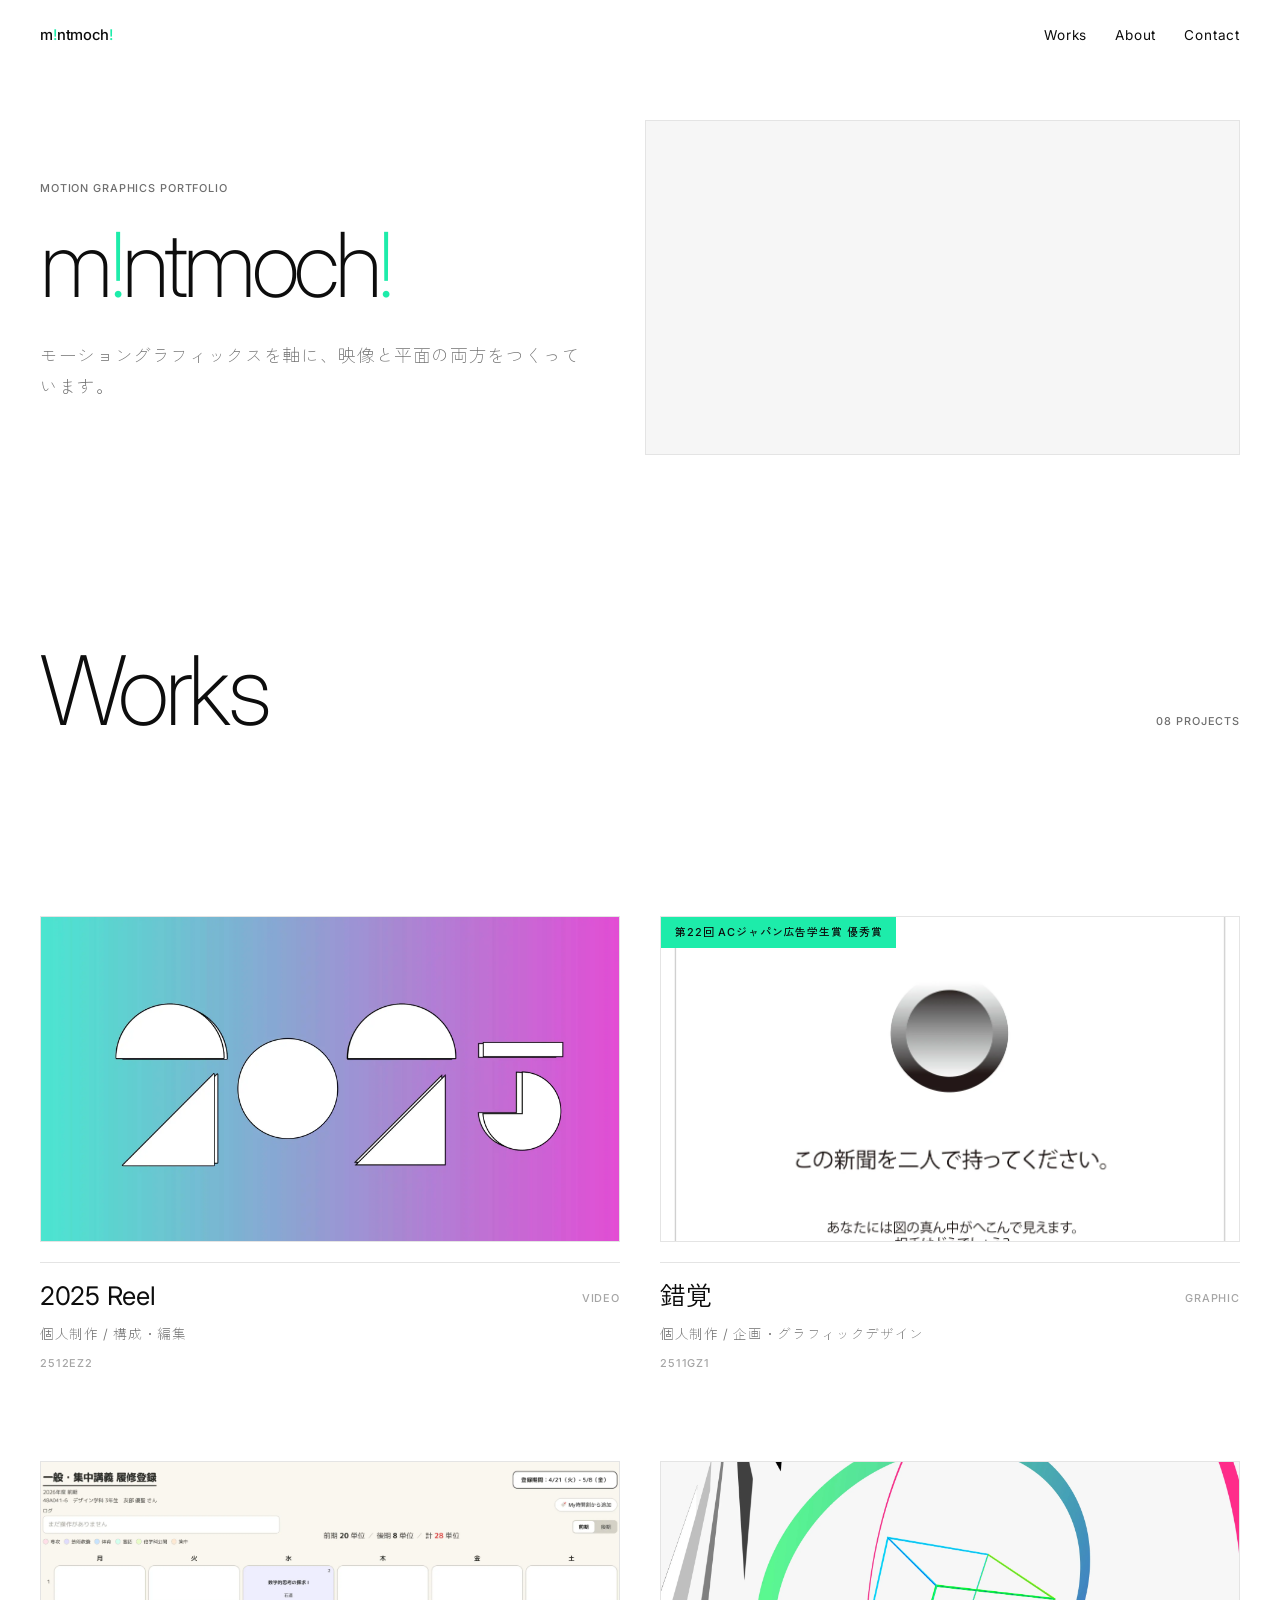
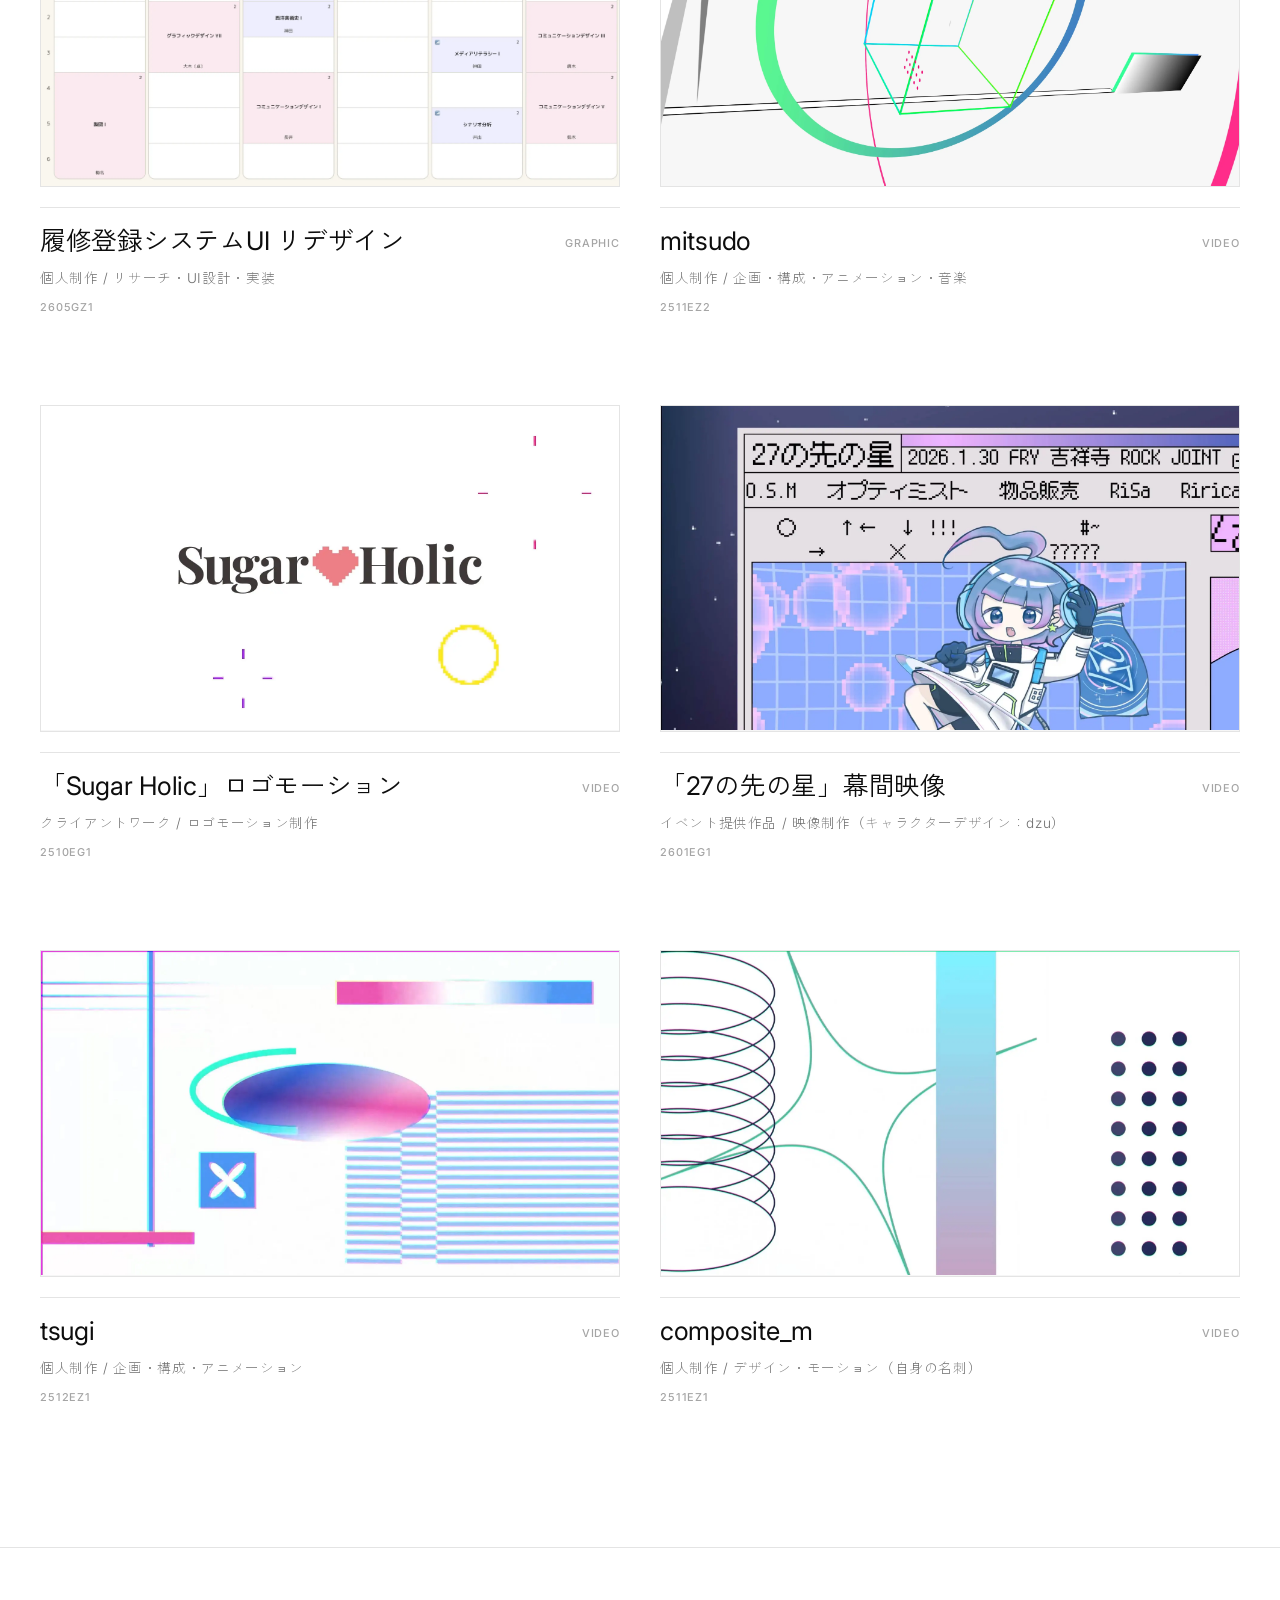
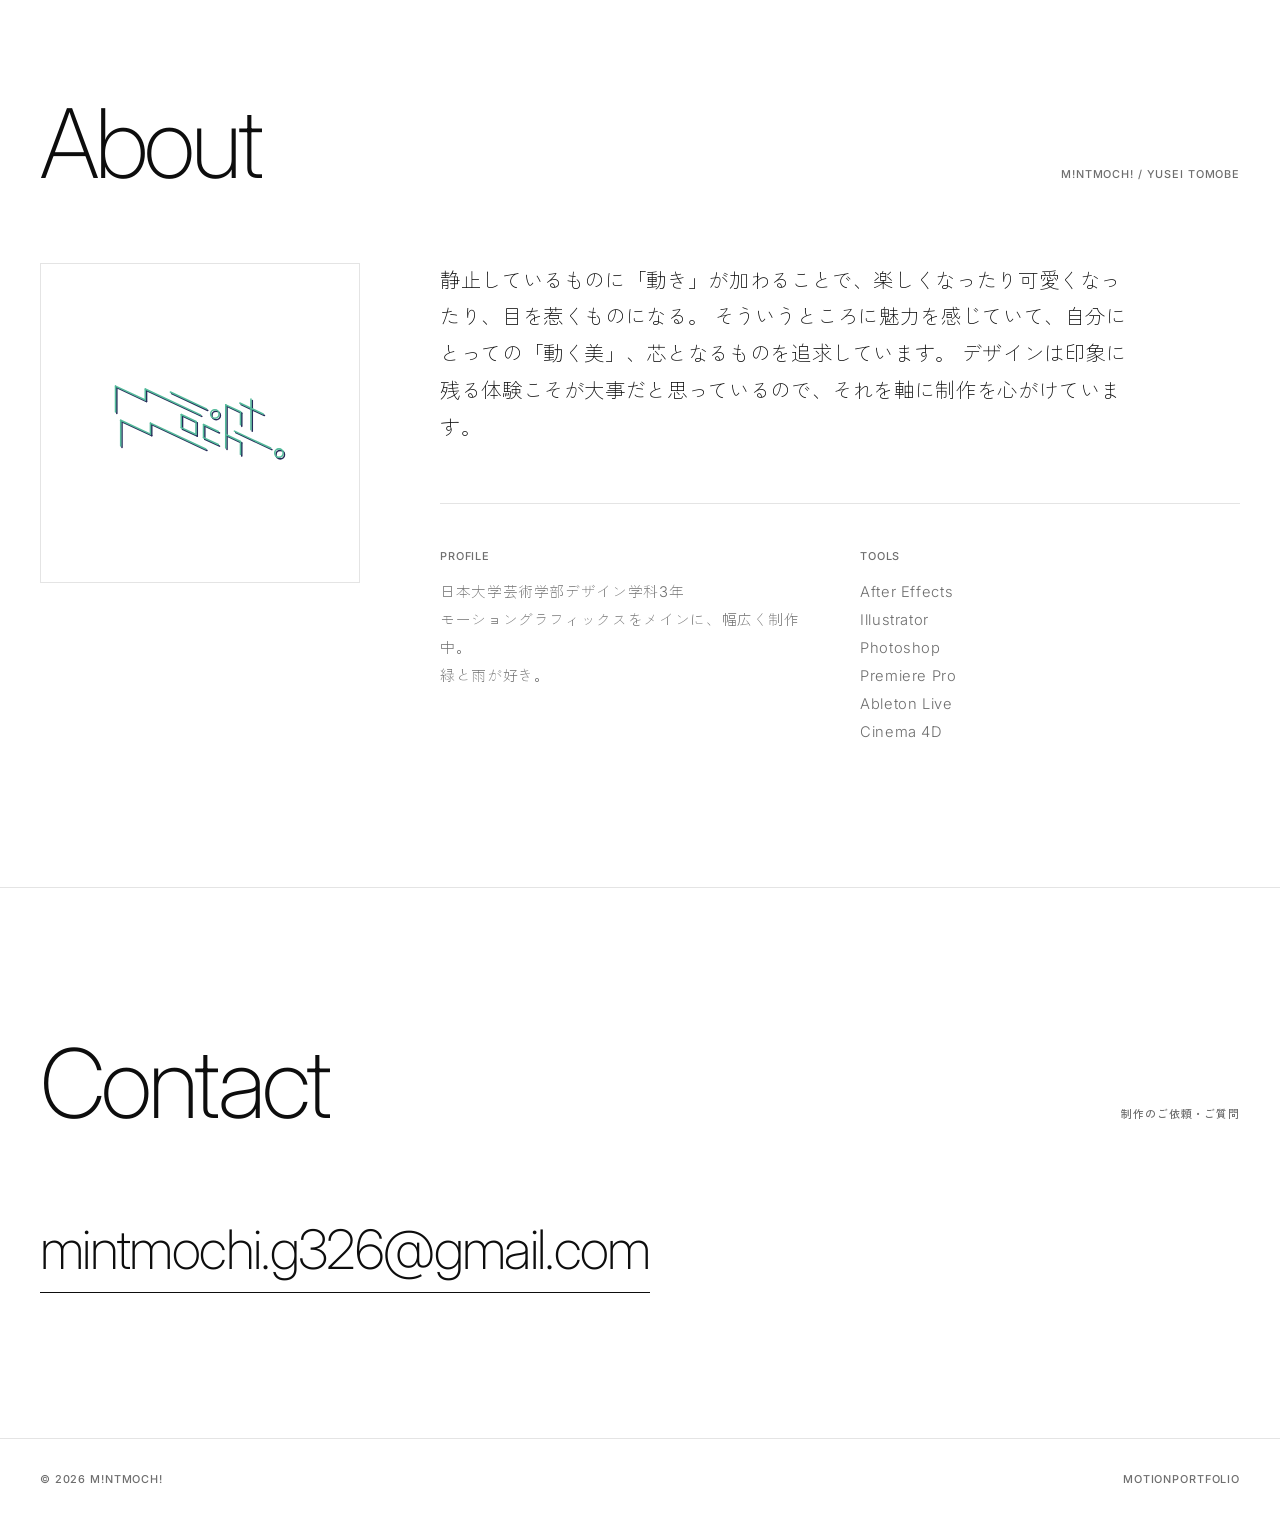
==== commit 41cc84aa: "style: フォントサイズを5段階に統合し、未使用のウェイトを削除 ## フォントサイズの整理 clamp() を使わない固定サイズが 0.66〜1rem の間に10種類散らばっていたのを 5段階に" ====
--- a/index.html
+++ b/index.html
@@ -27,7 +27,7 @@
     <link rel="preconnect" href="https://fonts.googleapis.com">
     <link rel="preconnect" href="https://fonts.gstatic.com" crossorigin>
     <link
-        href="https://fonts.googleapis.com/css2?family=Inter:wght@200;300;400;500;700&family=Zen+Kaku+Gothic+New:wght@300;400;500&display=swap"
+        href="https://fonts.googleapis.com/css2?family=Inter:wght@200;300;400;500&family=Zen+Kaku+Gothic+New:wght@300;400;500&display=swap"
         rel="stylesheet">
     <link rel="stylesheet" href="style.css">
 </head>
--- a/style.css
+++ b/style.css
@@ -50,8 +50,26 @@
     /* 固定ヘッダーの高さ。ページ内ジャンプのズレ補正にも使う */
     --header-h: 72px;
 
+    /* --- フォントサイズの段階 ---
+       clamp() を使わない固定サイズは、この5段階だけを使う。
+       以前は 0.66〜1rem の間に10種類が散らばっていたのを整理した。
+       根拠は Ant Design の「フォントスケールは3〜5種類程度に抑えるべき」。
+
+         1rem    … 本文
+         0.92rem … 補足テキスト（キャプション、メタ情報の値、ロゴ）
+         0.85rem … ナビ・操作要素（メニュー、フィルター、担当表記）
+         0.75rem … 小さいラベル（戻るリンク、ダミー表示）
+         0.68rem … 極小ラベル（作品コード、項目名、セクション見出しの小字）
+
+       唯一の例外が .detail-award（0.78rem）。理由はその定義箇所のコメント参照。
+       新しいサイズを足したくなったら、まず上のどれかに収まらないか考えること。 */
+
     /* 実測: 109ichiki.com が使っている曲線と完全に一致していたので据え置き。
-       6サイトとも x1 が小さく(0.09〜0.22) y2 が 1 の ease-out 系で共通していた。 */
+       参考6サイト中4サイト（109ichiki / ds-k / komeinc / zeroten）が
+       x1 が小さく(0.09〜0.22) y2 が 1 の ease-out 系だった。
+       残り2つは別系統で、arkreis は ease-in-out 寄りの cubic-bezier(.785,.135,.15,.86)、
+       unium は y1 が 1 を超えるオーバーシュート系の cubic-bezier(.4,1.07,1,1)。
+       「全サイト共通」ではないので、4/6 の多数派に乗っている、という理解が正しい。 */
     --ease-out: cubic-bezier(0.16, 1, 0.3, 1);
 }
 
@@ -250,7 +268,7 @@
 }
 
 .site-logo {
-    font-size: 0.95rem;
+    font-size: 0.92rem;
     font-weight: 500;
     letter-spacing: -0.01em;
 }
@@ -262,7 +280,7 @@
 
 .site-nav a {
     position: relative;
-    font-size: 0.8rem;
+    font-size: 0.85rem;
     font-weight: 400;
     letter-spacing: 0.06em;
     padding: 4px 0;
@@ -355,7 +373,7 @@
 }
 
 .works-note {
-    font-size: 0.9rem;
+    font-size: 0.92rem;
     color: var(--ink-mid);
 }
 
@@ -368,7 +386,7 @@
     position: relative;
     background: none;
     border: none;
-    padding: 2px 0;
+    padding: 4px 0;
     font-family: inherit;
     font-size: 0.85rem;
     font-weight: 400;
@@ -486,7 +504,7 @@
     padding: 8px 14px;
     background-color: var(--mint);
     color: var(--ink);
-    font-size: 0.66rem;
+    font-size: 0.68rem;
     font-weight: 500;
     letter-spacing: 0.08em;
     line-height: 1.4;
@@ -512,7 +530,7 @@
     font-size: clamp(1.25rem, 2vw, 1.6rem);
     font-weight: 400;
     letter-spacing: -0.01em;
-    margin-bottom: 10px;
+    margin-bottom: 12px;
     transition: color 0.3s ease;
 }
 
@@ -539,11 +557,11 @@
 /* VIDEO / GRAPHIC。枠線のバッジをやめ、極小ラベルにした */
 .work-badge {
     flex-shrink: 0;
-    font-size: 0.66rem;
+    font-size: 0.68rem;
     font-weight: 500;
     letter-spacing: 0.08em;
     color: var(--ink-weak);
-    padding-top: 6px;
+    padding-top: 8px;
 }
 
 
@@ -660,7 +678,7 @@
     height: var(--header-h);
     display: flex;
     align-items: center;
-    gap: 10px;
+    gap: 12px;
     padding: 0 40px;
     font-size: 0.75rem;
     font-weight: 500;
@@ -715,7 +733,12 @@
     color: var(--ink-weak);
 }
 
-/* 受賞歴。カードのバッジと同じミントの帯で揃える */
+/* 受賞歴。色は一覧カードの .work-award と同じミントの帯で揃えているが、
+   文字サイズだけは 0.78rem と大きめにしてある。これは不揃いではなく使い分け。
+   一覧では「サムネイルに重なる小さな標識」で作品画像の邪魔をしてはいけないのに対し、
+   詳細ページでは「白い余白に単独で置かれる見出し級の事実」だから。
+   受賞歴はこのポートフォリオで唯一の外部評価なので、ここは大きいままにしている。
+   下記フォントサイズ5段階の、唯一の例外。 */
 .detail-award {
     display: inline-block;
     margin-bottom: 36px;
@@ -724,7 +747,7 @@
     color: var(--ink);
     font-size: 0.78rem;
     font-weight: 500;
-    letter-spacing: 0.06em;
+    letter-spacing: 0.08em;
 }
 
 /* --- 映像レイアウト --- */
@@ -831,11 +854,11 @@
 .detail-site-link {
     display: inline-flex;
     align-items: center;
-    gap: 10px;
+    gap: 12px;
     margin-top: 28px;
     padding-bottom: 4px;
     border-bottom: 1px solid var(--ink);
-    font-size: 0.9rem;
+    font-size: 0.92rem;
     font-weight: 400;
     color: var(--ink);
     transition: color 0.3s ease, border-color 0.3s ease;
@@ -866,11 +889,11 @@
 
 /* 項目名は日本語なので、英字ラベルより字間を詰める */
 .detail-meta dt {
-    font-size: 0.72rem;
+    font-size: 0.68rem;
     font-weight: 500;
     letter-spacing: 0.08em;
     color: var(--ink-weak);
-    margin-bottom: 10px;
+    margin-bottom: 12px;
 }
 
 .detail-meta dd {
@@ -947,7 +970,7 @@
     flex-direction: column;
     gap: 12px;
     padding: 36px 0;
-    transition: opacity 0.3s ease;
+    transition: opacity 0.3s var(--ease-out);
 }
 
 .detail-pager-next {
@@ -1003,7 +1026,7 @@
     display: flex;
     justify-content: center;
     align-items: center;
-    transition: opacity 0.9s ease, visibility 0.9s ease;
+    transition: opacity 0.9s var(--ease-out), visibility 0.9s ease;
 }
 
 #splash-screen.hidden {
